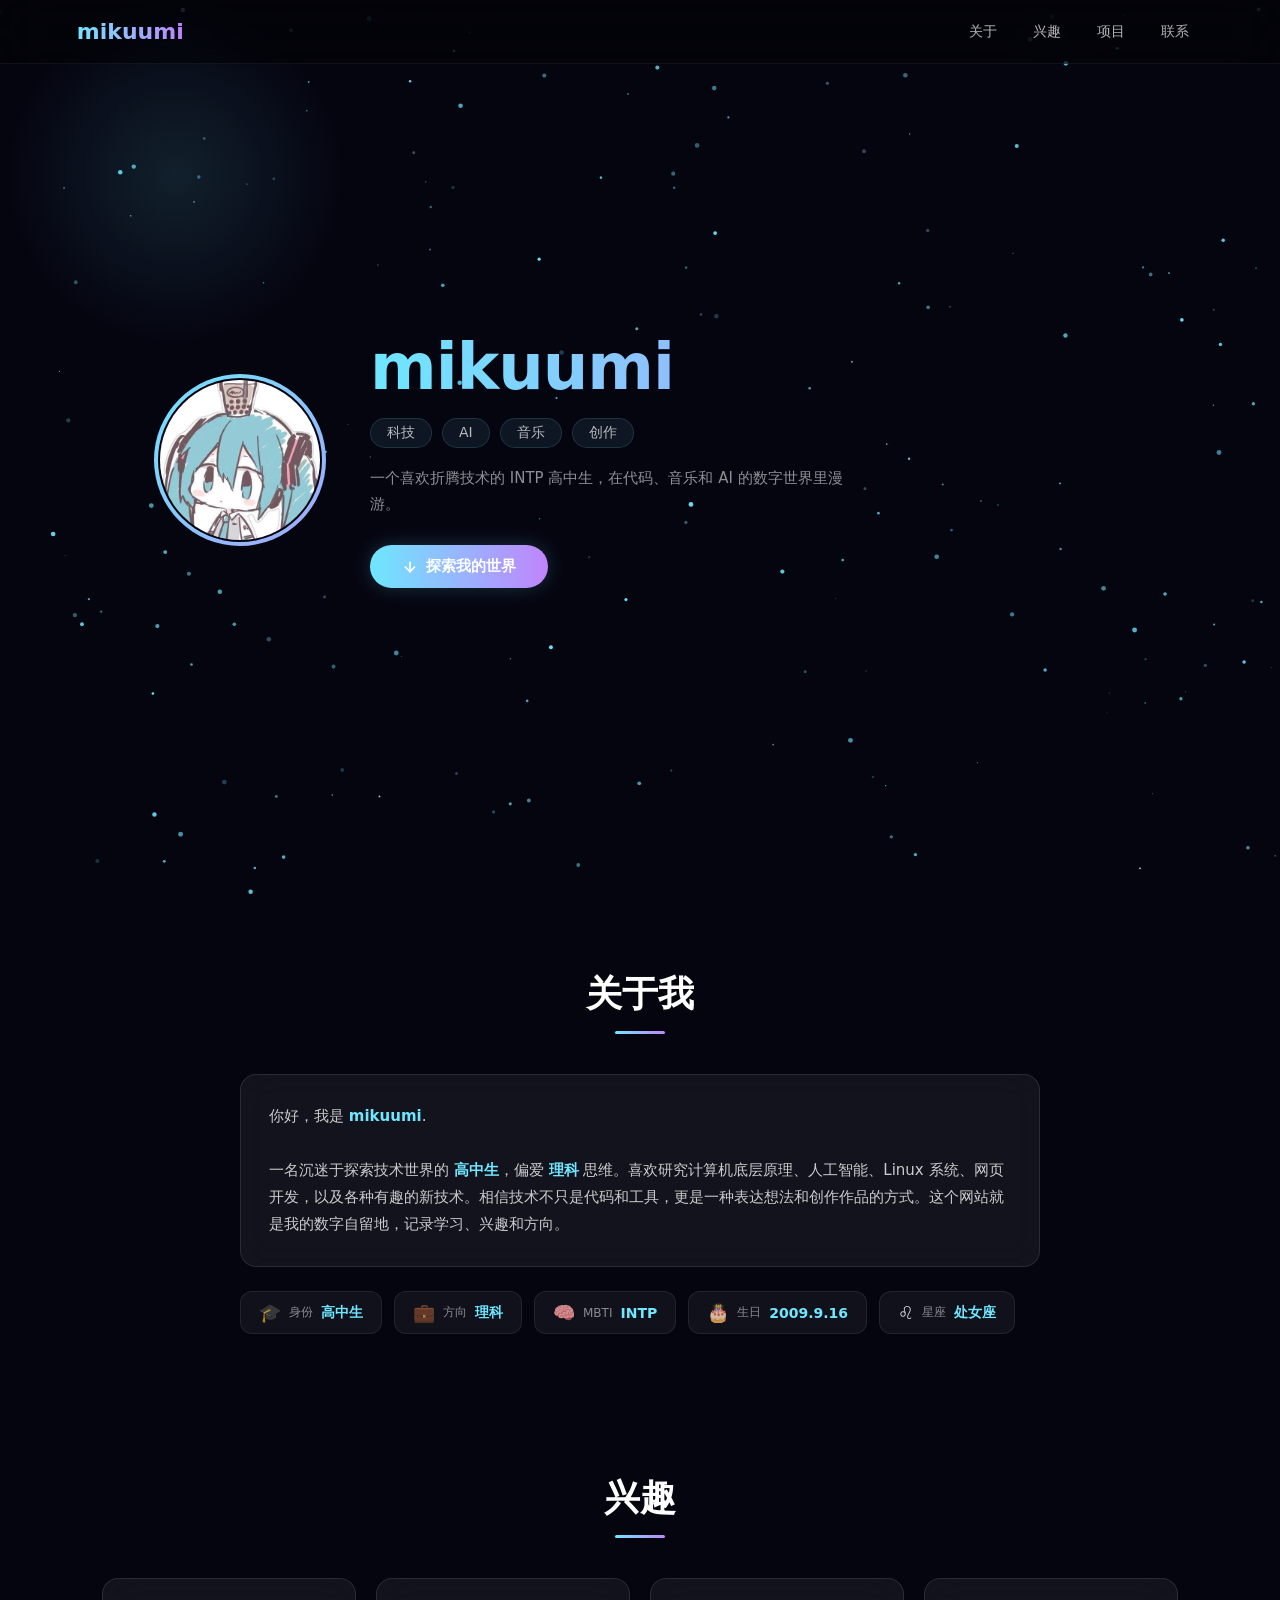
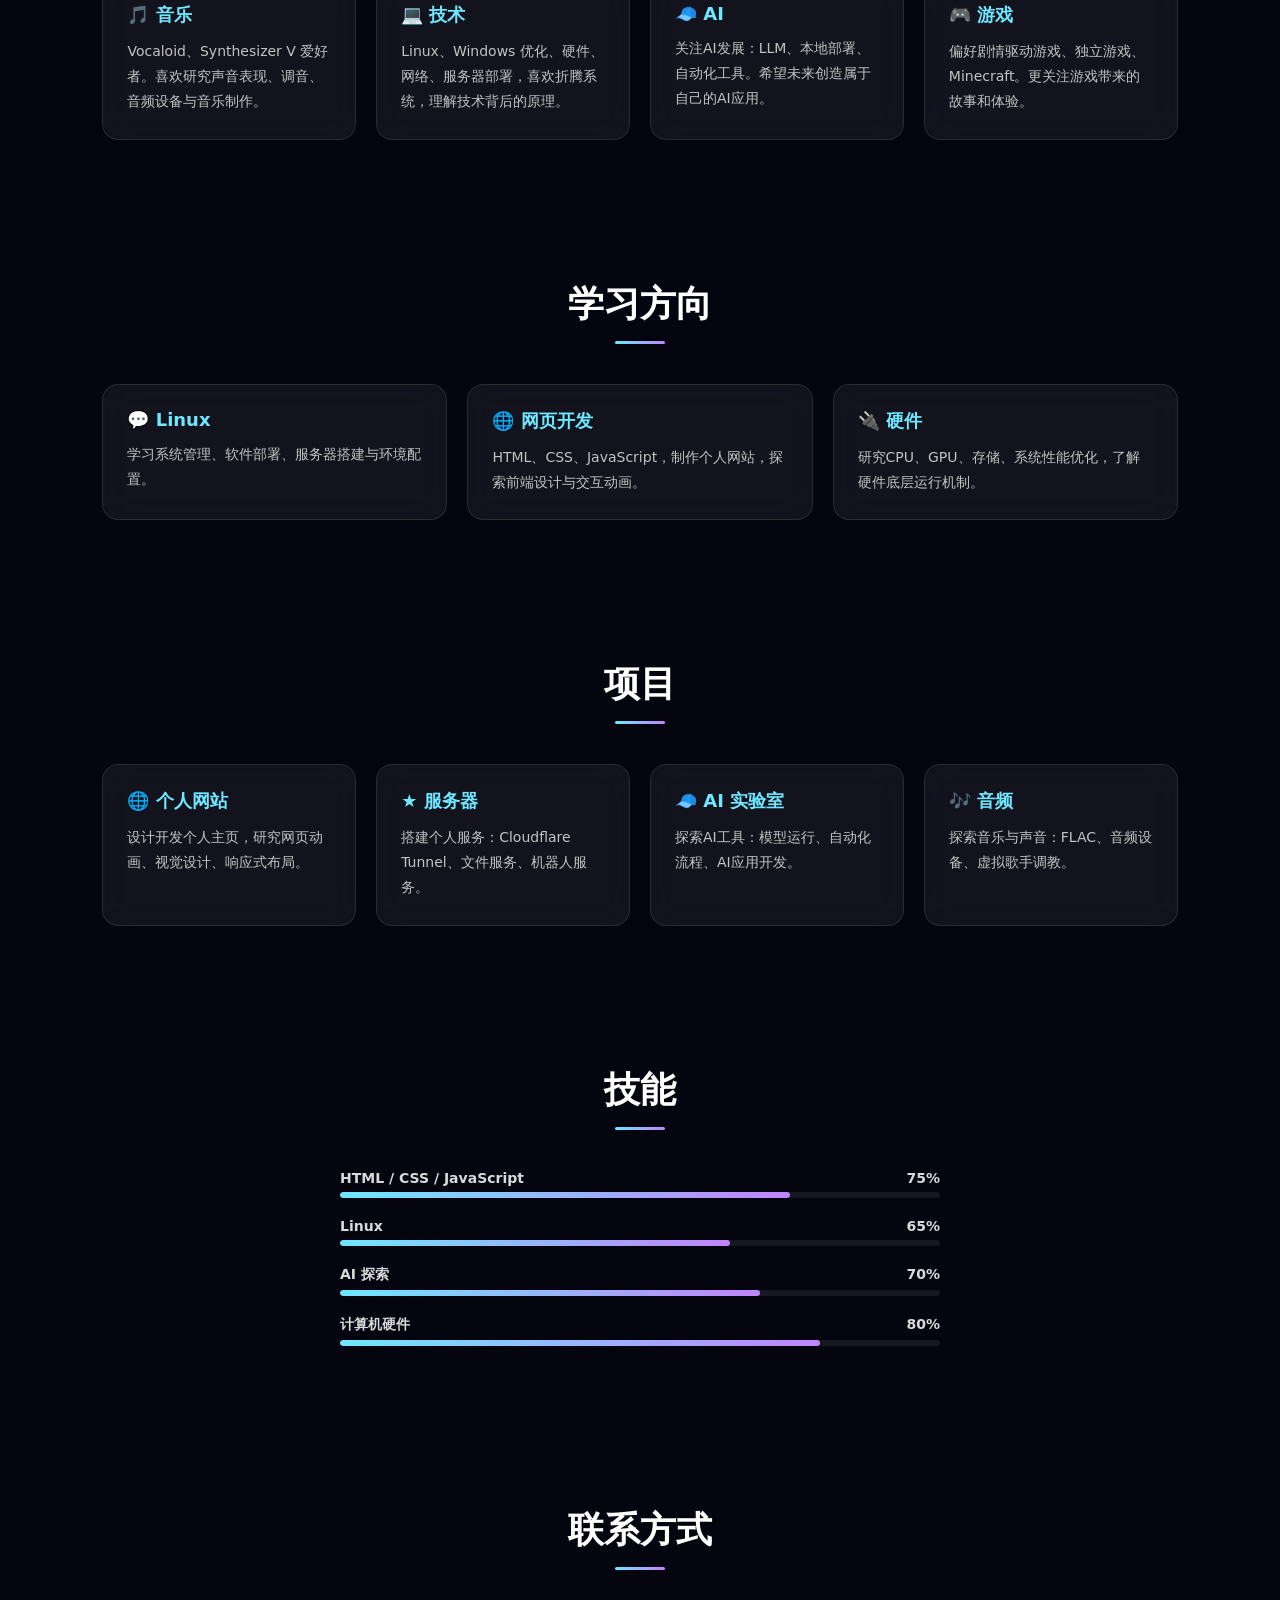
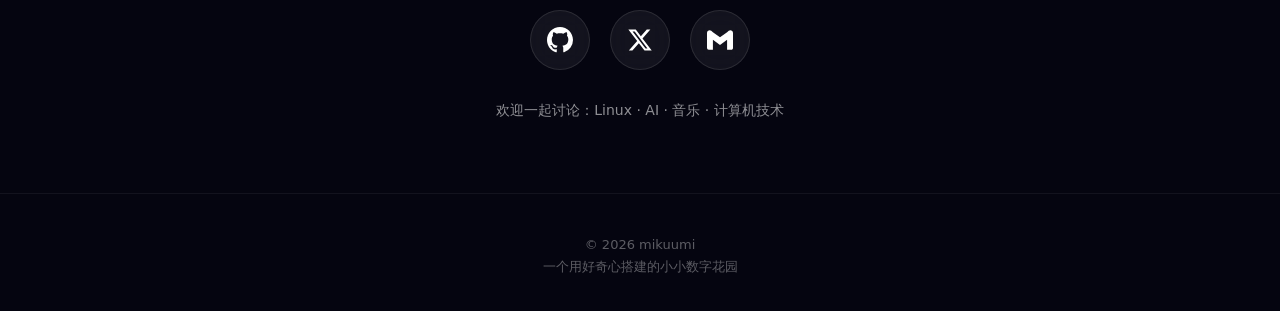
==== index.html @ ad898c08 "Update index.html" ====
<!DOCTYPE html>
<html lang="zh-CN">
<head>
<meta charset="UTF-8">
<meta name="viewport" content="width=device-width, initial-scale=1.0">
<title>mikuumi | &#x6570;&#x5B57;&#x7A7A;&#x95F4;</title>
<style>
* { margin: 0; padding: 0; box-sizing: border-box; }
html { scroll-behavior: smooth; }
body { background: #050510; color: #fff; font-family: "Segoe UI", "Microsoft YaHei", system-ui, sans-serif; overflow-x: hidden; opacity: 0; transition: opacity .8s ease; }
body.loaded { opacity: 1; }
#stars { position: fixed; top: 0; left: 0; width: 100%; height: 100%; z-index: -3; }
.cursor-glow { position: fixed; width: 350px; height: 350px; border-radius: 50%; background: radial-gradient(circle, rgba(110,231,255,.12), transparent 70%); pointer-events: none; z-index: -1; transition: left .08s ease, top .08s ease; }
nav { position: fixed; top: 0; left: 0; width: 100%; height: 64px; display: flex; justify-content: space-between; align-items: center; padding: 0 6%; background: rgba(0,0,0,.4); backdrop-filter: blur(24px); -webkit-backdrop-filter: blur(24px); z-index: 20; border-bottom: 1px solid rgba(255,255,255,.06); }
.logo { font-size: 22px; font-weight: 700; background: linear-gradient(90deg, #6ee7ff, #c084fc); -webkit-background-clip: text; -webkit-text-fill-color: transparent; background-clip: text; }
.nav-links { display: flex; gap: 8px; }
nav a { color: rgba(255,255,255,.7); text-decoration: none; padding: 6px 14px; font-size: 14px; border-radius: 20px; transition: all .3s; }
nav a:hover { color: #6ee7ff; background: rgba(110,231,255,.08); }
.hero { min-height: 100vh; display: flex; align-items: center; justify-content: center; padding: 80px 6% 60px; }
.hero-inner { display: flex; align-items: center; gap: 50px; max-width: 960px; width: 100%; }
.avatar-wrapper { position: relative; flex-shrink: 0; width: 160px; height: 160px; animation: float 5s ease-in-out infinite; }
.avatar-ring { position: absolute; inset: -6px; border-radius: 50%; background: linear-gradient(135deg, #6ee7ff, #c084fc, #6ee7ff); background-size: 300% 300%; animation: ringSpin 4s linear infinite; z-index: -1; }
.avatar-ring::after { content: ""; position: absolute; inset: 4px; border-radius: 50%; background: #050510; }
.avatar-svg { width: 100%; height: 100%; border-radius: 50%; display: block; position: relative; z-index: 1; object-fit: cover; background: #050510; }
@keyframes ringSpin { 0% { background-position: 0% 50%; } 50% { background-position: 100% 50%; } 100% { background-position: 0% 50%; } }
@keyframes float { 0%, 100% { transform: translateY(0); } 50% { transform: translateY(-16px); } }
.hero-text { flex: 1; text-align: left; }
.hero h1 { font-size: clamp(40px, 7vw, 64px); background: linear-gradient(90deg, #6ee7ff, #c084fc); -webkit-background-clip: text; -webkit-text-fill-color: transparent; background-clip: text; letter-spacing: -1px; line-height: 1.1; }
.hero-tags { display: flex; flex-wrap: wrap; gap: 10px; margin-top: 16px; }
.hero-tag { padding: 5px 16px; border-radius: 20px; background: rgba(110,231,255,.08); border: 1px solid rgba(110,231,255,.15); color: rgba(255,255,255,.7); font-size: 14px; transition: all .3s; }
.hero-tag:hover { background: rgba(110,231,255,.15); border-color: rgba(110,231,255,.3); color: #6ee7ff; }
.hero-desc { margin-top: 18px; color: rgba(255,255,255,.55); font-size: 15px; line-height: 1.7; max-width: 480px; }
.btn-primary { display: inline-flex; align-items: center; gap: 8px; margin-top: 28px; padding: 12px 32px; border-radius: 50px; background: linear-gradient(90deg, #6ee7ff, #c084fc); color: #fff; text-decoration: none; font-weight: 600; font-size: 15px; transition: all .3s ease; box-shadow: 0 0 20px rgba(110,231,255,.2); }
.btn-primary:hover { transform: scale(1.05) translateY(-2px); box-shadow: 0 0 36px rgba(110,231,255,.35); }
.btn-primary svg { width: 16px; height: 16px; }
section { padding: 70px 8%; }
.section-title { font-size: clamp(26px, 4vw, 36px); text-align: center; margin-bottom: 40px; font-weight: 700; }
.section-title::after { content: ""; display: block; width: 50px; height: 3px; background: linear-gradient(90deg, #6ee7ff, #c084fc); margin: 12px auto 0; border-radius: 4px; }
.cards { display: grid; grid-template-columns: repeat(auto-fit, minmax(240px, 1fr)); gap: 20px; }
.card { background: rgba(255,255,255,.06); border: 1px solid rgba(255,255,255,.10); border-radius: 16px; padding: 24px; backdrop-filter: blur(16px); -webkit-backdrop-filter: blur(16px); transition: all .35s cubic-bezier(.15,.75,.35,1); }
.card:hover { transform: translateY(-8px); border-color: rgba(110,231,255,.25); box-shadow: 0 16px 40px rgba(110,231,255,.12); }
.card h2 { color: #6ee7ff; margin-bottom: 12px; font-size: 18px; }
.card p { line-height: 1.8; color: rgba(255,255,255,.75); font-size: 14px; }
.about-grid { display: flex; flex-direction: column; gap: 24px; max-width: 800px; margin: 0 auto; }
.about-bio { background: rgba(255,255,255,.06); border: 1px solid rgba(255,255,255,.10); border-radius: 16px; padding: 28px; backdrop-filter: blur(16px); -webkit-backdrop-filter: blur(16px); line-height: 1.8; color: rgba(255,255,255,.78); font-size: 15px; }
.about-bio b { color: #6ee7ff; }
.about-info { display: flex; flex-wrap: wrap; gap: 12px; }
.about-badge { display: inline-flex; align-items: center; gap: 8px; padding: 10px 18px; border-radius: 12px; background: rgba(255,255,255,.05); border: 1px solid rgba(255,255,255,.08); font-size: 14px; color: rgba(255,255,255,.8); transition: all .3s; }
.about-badge:hover { background: rgba(110,231,255,.08); border-color: rgba(110,231,255,.2); transform: translateY(-2px); }
.about-badge .badge-icon { font-size: 18px; }
.about-badge .badge-label { color: rgba(255,255,255,.5); font-size: 12px; }
.about-badge .badge-value { font-weight: 600; color: #6ee7ff; }
.skill { margin-bottom: 20px; max-width: 600px; margin-left: auto; margin-right: auto; }
.skill-name { display: flex; justify-content: space-between; margin-bottom: 6px; font-weight: 600; font-size: 14px; color: rgba(255,255,255,.85); }
.bar { height: 6px; background: rgba(255,255,255,.08); border-radius: 10px; overflow: hidden; }
.progress { height: 100%; border-radius: 10px; background: linear-gradient(90deg, #6ee7ff, #c084fc); width: 0; transition: width 1.2s cubic-bezier(.15,.75,.35,1); }
.contact-grid { display: flex; justify-content: center; gap: 20px; }
.contact-btn { display: flex; align-items: center; justify-content: center; width: 60px; height: 60px; border-radius: 50%; background: rgba(255,255,255,.06); border: 1px solid rgba(255,255,255,.10); color: #fff; text-decoration: none; backdrop-filter: blur(12px); -webkit-backdrop-filter: blur(12px); transition: all .35s cubic-bezier(.15,.75,.35,1); position: relative; cursor: pointer; }
.contact-btn svg { width: 26px; height: 26px; fill: currentColor; transition: transform .35s ease; }
.contact-btn:hover svg { transform: scale(1.2); }
.contact-btn.github:hover { border-color: rgba(255,255,255,.3); transform: translateY(-5px); box-shadow: 0 10px 24px rgba(255,255,255,.08); }
.contact-btn.x:hover { border-color: rgba(110,231,255,.35); transform: translateY(-5px); box-shadow: 0 10px 24px rgba(110,231,255,.1); }
.contact-btn.gmail:hover { border-color: rgba(234,67,53,.35); transform: translateY(-5px); box-shadow: 0 10px 24px rgba(234,67,53,.1); }
.contact-message { text-align: center; margin-top: 28px; color: rgba(255,255,255,.55); font-size: 14px; line-height: 1.8; }
footer { text-align: center; padding: 40px 5% 32px; color: rgba(255,255,255,.35); font-size: 13px; border-top: 1px solid rgba(255,255,255,.06); }
footer span { display: inline-block; margin: 3px 0; }
.hidden { opacity: 0; transform: translateY(40px); transition: all .7s cubic-bezier(.15,.75,.35,1); }
.show { opacity: 1; transform: none; }
@media (max-width: 768px) {
  nav { height: 56px; padding: 0 5%; }
  .logo { font-size: 20px; }
  .nav-links { gap: 4px; }
  nav a { padding: 4px 10px; font-size: 13px; }
  .hero { min-height: 100vh; padding: 70px 5% 40px; }
  .hero-inner { flex-direction: column; text-align: center; gap: 24px; }
  .avatar-wrapper { width: 120px; height: 120px; }
  .hero-text { text-align: center; }
  .hero-tags { justify-content: center; }
  .hero-desc { margin-left: auto; margin-right: auto; }
  section { padding: 50px 5%; }
  .section-title { margin-bottom: 28px; }
  .cards { grid-template-columns: 1fr; gap: 16px; }
  .card { padding: 20px; }
  .about-info { justify-content: center; }
  .about-badge { padding: 8px 14px; font-size: 13px; }
  .contact-grid { gap: 16px; }
  .contact-btn { width: 52px; height: 52px; }
  .contact-btn svg { width: 22px; height: 22px; }
}
@media (max-width: 480px) {
  .hero h1 { font-size: clamp(32px, 12vw, 44px); }
  .hero-tag { font-size: 12px; padding: 4px 12px; }
  .about-badge { flex: 1 1 calc(50% - 6px); justify-content: center; }
}
</style>
</head>
<body>
<canvas id="stars"></canvas>
<div class="cursor-glow"></div>
<nav>
  <div class="logo">mikuumi</div>
  <div class="nav-links">
    <a href="#about">&#x5173;&#x4E8E;</a>
    <a href="#interest">&#x5174;&#x8DA3;</a>
    <a href="#project">&#x9879;&#x76EE;</a>
    <a href="#contact">&#x8054;&#x7CFB;</a>
  </div>
</nav>
<section class="hero">
  <div class="hero-inner">
    <div class="avatar-wrapper">
      <div class="avatar-ring"></div>
      <img src="&#x56FE;&#x50CF;.png" alt="mikuumi" class="avatar-svg">
    </div>
    <div class="hero-text">
      <h1>mikuumi</h1>
      <div class="hero-tags">
        <span class="hero-tag">&#x79D1;&#x6280;</span>
        <span class="hero-tag">AI</span>
        <span class="hero-tag">&#x97F3;&#x4E50;</span>
        <span class="hero-tag">&#x521B;&#x4F5C;</span>
      </div>
      <p class="hero-desc">&#x4E00;&#x4E2A;&#x559C;&#x6B22;&#x6298;&#x817E;&#x6280;&#x672F;&#x7684; INTP &#x9AD8;&#x4E2D;&#x751F;&#xFF0C;&#x5728;&#x4EE3;&#x7801;&#x3001;&#x97F3;&#x4E50;&#x548C; AI &#x7684;&#x6570;&#x5B57;&#x4E16;&#x754C;&#x91CC;&#x6F2B;&#x6E38;&#x3002;</p>
      <a href="#about" class="btn-primary"><svg viewBox="0 0 24 24" fill="none" stroke="currentColor" stroke-width="2.5" stroke-linecap="round" stroke-linejoin="round"><line x1="12" y1="5" x2="12" y2="19"/><polyline points="19 12 12 19 5 12"/></svg>&#x63A2;&#x7D22;&#x6211;&#x7684;&#x4E16;&#x754C;</a>
    </div>
  </div>
</section>
<section id="about" class="hidden">
  <h1 class="section-title">&#x5173;&#x4E8E;&#x6211;</h1>
  <div class="about-grid">
    <div class="about-bio">&#x4F60;&#x597D;&#xFF0C;&#x6211;&#x662F; <b>mikuumi</b>.<br><br>&#x4E00;&#x540D;&#x6C89;&#x8FF7;&#x4E8E;&#x63A2;&#x7D22;&#x6280;&#x672F;&#x4E16;&#x754C;&#x7684; <b>&#x9AD8;&#x4E2D;&#x751F;</b>&#xFF0C;&#x504F;&#x7231; <b>&#x7406;&#x79D1;</b> &#x601D;&#x7EF4;&#x3002;&#x559C;&#x6B22;&#x7814;&#x7A76;&#x8BA1;&#x7B97;&#x673A;&#x5E95;&#x5C42;&#x539F;&#x7406;&#x3001;&#x4EBA;&#x5DE5;&#x667A;&#x80FD;&#x3001;Linux &#x7CFB;&#x7EDF;&#x3001;&#x7F51;&#x9875;&#x5F00;&#x53D1;&#xFF0C;&#x4EE5;&#x53CA;&#x5404;&#x79CD;&#x6709;&#x8DA3;&#x7684;&#x65B0;&#x6280;&#x672F;&#x3002;&#x76F8;&#x4FE1;&#x6280;&#x672F;&#x4E0D;&#x53EA;&#x662F;&#x4EE3;&#x7801;&#x548C;&#x5DE5;&#x5177;&#xFF0C;&#x66F4;&#x662F;&#x4E00;&#x79CD;&#x8868;&#x8FBE;&#x60F3;&#x6CD5;&#x548C;&#x521B;&#x4F5C;&#x4F5C;&#x54C1;&#x7684;&#x65B9;&#x5F0F;&#x3002;&#x8FD9;&#x4E2A;&#x7F51;&#x7AD9;&#x5C31;&#x662F;&#x6211;&#x7684;&#x6570;&#x5B57;&#x81EA;&#x7559;&#x5730;&#xFF0C;&#x8BB0;&#x5F55;&#x5B66;&#x4E60;&#x3001;&#x5174;&#x8DA3;&#x548C;&#x65B9;&#x5411;&#x3002;</div>
    <div class="about-info">
      <div class="about-badge"><span class="badge-icon">&#x1F393;</span><span class="badge-label">&#x8EAB;&#x4EFD;</span><span class="badge-value">&#x9AD8;&#x4E2D;&#x751F;</span></div>
      <div class="about-badge"><span class="badge-icon">&#x1F4BC;</span><span class="badge-label">&#x65B9;&#x5411;</span><span class="badge-value">&#x7406;&#x79D1;</span></div>
      <div class="about-badge"><span class="badge-icon">&#x1F9E0;</span><span class="badge-label">MBTI</span><span class="badge-value">INTP</span></div>
      <div class="about-badge"><span class="badge-icon">&#x1F382;</span><span class="badge-label">&#x751F;&#x65E5;</span><span class="badge-value">2009.9.16</span></div>
      <div class="about-badge"><span class="badge-icon">&#x264C;</span><span class="badge-label">&#x661F;&#x5EA7;</span><span class="badge-value">&#x5904;&#x5973;&#x5EA7;</span></div>
    </div>
  </div>
</section>
<section id="interest" class="hidden">
  <h1 class="section-title">&#x5174;&#x8DA3;</h1>
  <div class="cards">
    <div class="card"><h2>&#x1F3B5; &#x97F3;&#x4E50;</h2><p>Vocaloid&#x3001;Synthesizer V &#x7231;&#x597D;&#x8005;&#x3002;&#x559C;&#x6B22;&#x7814;&#x7A76;&#x58F0;&#x97F3;&#x8868;&#x73B0;&#x3001;&#x8C03;&#x97F3;&#x3001;&#x97F3;&#x9891;&#x8BBE;&#x5907;&#x4E0E;&#x97F3;&#x4E50;&#x5236;&#x4F5C;&#x3002;</p></div>
    <div class="card"><h2>&#x1F4BB; &#x6280;&#x672F;</h2><p>Linux&#x3001;Windows &#x4F18;&#x5316;&#x3001;&#x786C;&#x4EF6;&#x3001;&#x7F51;&#x7EDC;&#x3001;&#x670D;&#x52A1;&#x5668;&#x90E8;&#x7F72;&#xFF0C;&#x559C;&#x6B22;&#x6298;&#x817E;&#x7CFB;&#x7EDF;&#xFF0C;&#x7406;&#x89E3;&#x6280;&#x672F;&#x80CC;&#x540E;&#x7684;&#x539F;&#x7406;&#x3002;</p></div>
    <div class="card"><h2>&#x1F9E2; AI</h2><p>&#x5173;&#x6CE8;AI&#x53D1;&#x5C55;&#xFF1A;LLM&#x3001;&#x672C;&#x5730;&#x90E8;&#x7F72;&#x3001;&#x81EA;&#x52A8;&#x5316;&#x5DE5;&#x5177;&#x3002;&#x5E0C;&#x671B;&#x672A;&#x6765;&#x521B;&#x9020;&#x5C5E;&#x4E8E;&#x81EA;&#x5DF1;&#x7684;AI&#x5E94;&#x7528;&#x3002;</p></div>
    <div class="card"><h2>&#x1F3AE; &#x6E38;&#x620F;</h2><p>&#x504F;&#x597D;&#x5267;&#x60C5;&#x9A71;&#x52A8;&#x6E38;&#x620F;&#x3001;&#x72EC;&#x7ACB;&#x6E38;&#x620F;&#x3001;Minecraft&#x3002;&#x66F4;&#x5173;&#x6CE8;&#x6E38;&#x620F;&#x5E26;&#x6765;&#x7684;&#x6545;&#x4E8B;&#x548C;&#x4F53;&#x9A8C;&#x3002;</p></div>
  </div>
</section>
<section class="hidden">
  <h1 class="section-title">&#x5B66;&#x4E60;&#x65B9;&#x5411;</h1>
  <div class="cards">
    <div class="card"><h2>&#x1F4AC; Linux</h2><p>&#x5B66;&#x4E60;&#x7CFB;&#x7EDF;&#x7BA1;&#x7406;&#x3001;&#x8F6F;&#x4EF6;&#x90E8;&#x7F72;&#x3001;&#x670D;&#x52A1;&#x5668;&#x642D;&#x5EFA;&#x4E0E;&#x73AF;&#x5883;&#x914D;&#x7F6E;&#x3002;</p></div>
    <div class="card"><h2>&#x1F310; &#x7F51;&#x9875;&#x5F00;&#x53D1;</h2><p>HTML&#x3001;CSS&#x3001;JavaScript&#xFF0C;&#x5236;&#x4F5C;&#x4E2A;&#x4EBA;&#x7F51;&#x7AD9;&#xFF0C;&#x63A2;&#x7D22;&#x524D;&#x7AEF;&#x8BBE;&#x8BA1;&#x4E0E;&#x4EA4;&#x4E92;&#x52A8;&#x753B;&#x3002;</p></div>
    <div class="card"><h2>&#x1F50C; &#x786C;&#x4EF6;</h2><p>&#x7814;&#x7A76;CPU&#x3001;GPU&#x3001;&#x5B58;&#x50A8;&#x3001;&#x7CFB;&#x7EDF;&#x6027;&#x80FD;&#x4F18;&#x5316;&#xFF0C;&#x4E86;&#x89E3;&#x786C;&#x4EF6;&#x5E95;&#x5C42;&#x8FD0;&#x884C;&#x673A;&#x5236;&#x3002;</p></div>
  </div>
</section>
<section id="project" class="hidden">
  <h1 class="section-title">&#x9879;&#x76EE;</h1>
  <div class="cards">
    <div class="card"><h2>&#x1F310; &#x4E2A;&#x4EBA;&#x7F51;&#x7AD9;</h2><p>&#x8BBE;&#x8BA1;&#x5F00;&#x53D1;&#x4E2A;&#x4EBA;&#x4E3B;&#x9875;&#xFF0C;&#x7814;&#x7A76;&#x7F51;&#x9875;&#x52A8;&#x753B;&#x3001;&#x89C6;&#x89C9;&#x8BBE;&#x8BA1;&#x3001;&#x54CD;&#x5E94;&#x5F0F;&#x5E03;&#x5C40;&#x3002;</p></div>
    <div class="card"><h2>&#x2605; &#x670D;&#x52A1;&#x5668;</h2><p>&#x642D;&#x5EFA;&#x4E2A;&#x4EBA;&#x670D;&#x52A1;&#xFF1A;Cloudflare Tunnel&#x3001;&#x6587;&#x4EF6;&#x670D;&#x52A1;&#x3001;&#x673A;&#x5668;&#x4EBA;&#x670D;&#x52A1;&#x3002;</p></div>
    <div class="card"><h2>&#x1F9E2; AI &#x5B9E;&#x9A8C;&#x5BA4;</h2><p>&#x63A2;&#x7D22;AI&#x5DE5;&#x5177;&#xFF1A;&#x6A21;&#x578B;&#x8FD0;&#x884C;&#x3001;&#x81EA;&#x52A8;&#x5316;&#x6D41;&#x7A0B;&#x3001;AI&#x5E94;&#x7528;&#x5F00;&#x53D1;&#x3002;</p></div>
    <div class="card"><h2>&#x1F3B6; &#x97F3;&#x9891;</h2><p>&#x63A2;&#x7D22;&#x97F3;&#x4E50;&#x4E0E;&#x58F0;&#x97F3;&#xFF1A;FLAC&#x3001;&#x97F3;&#x9891;&#x8BBE;&#x5907;&#x3001;&#x865A;&#x62DF;&#x6B4C;&#x624B;&#x8C03;&#x6559;&#x3002;</p></div>
  </div>
</section>
<section class="hidden">
  <h1 class="section-title">&#x6280;&#x80FD;</h1>
  <div class="skill"><div class="skill-name"><span>HTML / CSS / JavaScript</span><span>75%</span></div><div class="bar"><div class="progress" data-width="75"></div></div></div>
  <div class="skill"><div class="skill-name"><span>Linux</span><span>65%</span></div><div class="bar"><div class="progress" data-width="65"></div></div></div>
  <div class="skill"><div class="skill-name"><span>AI &#x63A2;&#x7D22;</span><span>70%</span></div><div class="bar"><div class="progress" data-width="70"></div></div></div>
  <div class="skill"><div class="skill-name"><span>&#x8BA1;&#x7B97;&#x673A;&#x786C;&#x4EF6;</span><span>80%</span></div><div class="bar"><div class="progress" data-width="80"></div></div></div>
</section>
<section id="contact" class="hidden">
  <h1 class="section-title">&#x8054;&#x7CFB;&#x65B9;&#x5F0F;</h1>
  <div class="contact-grid">
    <a class="contact-btn github" href="https://github.com/miku-kumi" target="_blank" rel="noopener noreferrer"><svg viewBox="0 0 24 24" xmlns="http://www.w3.org/2000/svg"><path d="M12 0C5.37 0 0 5.37 0 12c0 5.31 3.435 9.795 8.205 11.385.6.105.825-.255.825-.57 0-.285-.015-1.23-.015-2.235-3.015.555-3.795-.735-4.035-1.41-.135-.345-.72-1.41-1.23-1.695-.42-.225-1.02-.78-.015-.795.945-.015 1.62.87 1.845 1.23 1.08 1.815 2.805 1.305 3.495.99.105-.78.42-1.305.765-1.605-2.67-.3-5.46-1.335-5.46-5.925 0-1.305.465-2.385 1.23-3.225-.12-.3-.54-1.53.12-3.18 0 0 1.005-.315 3.3 1.23.96-.27 1.98-.405 3-.405s2.04.135 3 .405c2.295-1.56 3.3-1.23 3.3-1.23.66 1.65.24 2.88.12 3.18.765.84 1.23 1.905 1.23 3.225 0 4.605-2.805 5.625-5.475 5.925.435.375.81 1.095.81 2.22 0 1.605-.015 2.895-.015 3.3 0 .315.225.69.825.57A12.02 12.02 0 0 0 24 12c0-6.63-5.37-12-12-12z"/></svg></a>
    <a class="contact-btn x" href="https://x.com/lyou93523" target="_blank" rel="noopener noreferrer"><svg viewBox="0 0 24 24" xmlns="http://www.w3.org/2000/svg"><path d="M18.244 2.25h3.308l-7.227 8.26 8.502 11.24H16.17l-5.214-6.817L4.99 21.75H1.68l7.73-8.835L1.254 2.25H8.08l4.713 6.231zm-1.161 17.52h1.833L7.084 4.126H5.117z"/></svg></a>
    <a class="contact-btn gmail" href="mailto:qazwsxedcv15875471258z@gmail.com"><svg viewBox="0 0 24 24" xmlns="http://www.w3.org/2000/svg"><path d="M24 5.457v13.909c0 .904-.732 1.636-1.636 1.636h-3.819V11.73L12 16.64l-6.545-4.91v9.273H1.636A1.636 1.636 0 0 1 0 19.366V5.457c0-2.023 2.309-3.178 3.927-1.964L5.455 4.91 12 9.548l6.545-4.637 1.528-1.418C21.691 2.28 24 3.434 24 5.457z"/></svg></a>
  </div>
  <div class="contact-message">&#x6B22;&#x8FCE;&#x4E00;&#x8D77;&#x8BA8;&#x8BBA;&#xFF1A;Linux &middot; AI &middot; &#x97F3;&#x4E50; &middot; &#x8BA1;&#x7B97;&#x673A;&#x6280;&#x672F;</div>
</section>
<footer>
  <span>&copy; 2026 mikuumi</span><br>
  <span>&#x4E00;&#x4E2A;&#x7528;&#x597D;&#x5947;&#x5FC3;&#x642D;&#x5EFA;&#x7684;&#x5C0F;&#x5C0F;&#x6570;&#x5B57;&#x82B1;&#x56ED;</span>
</footer>
<script>
window.addEventListener("load", () => { document.body.classList.add("loaded"); });
const observer = new IntersectionObserver((entries) => {
  entries.forEach((item) => {
    if (item.isIntersecting) { item.target.classList.add("show"); item.target.querySelectorAll(".progress").forEach((bar) => { bar.style.width = bar.dataset.width + "%"; }); }
  });
}, { threshold: 0.12 });
document.querySelectorAll(".hidden").forEach((el) => observer.observe(el));
const glow = document.querySelector(".cursor-glow");
document.addEventListener("mousemove", (e) => { glow.style.left = e.clientX - 175 + "px"; glow.style.top = e.clientY - 175 + "px"; });
const canvas = document.getElementById("stars");
const ctx = canvas.getContext("2d");
let w = canvas.width = window.innerWidth;
let h = canvas.height = window.innerHeight;
window.addEventListener("resize", () => { w = canvas.width = window.innerWidth; h = canvas.height = window.innerHeight; });
const stars = [];
for (let i = 0; i < 180; i++) { stars.push({ x: Math.random() * w, y: Math.random() * h, size: Math.random() * 2 + 0.5, speed: Math.random() * 0.25 + 0.05, opacity: Math.random() * 0.8 + 0.2 }); }
function drawStars() {
  ctx.clearRect(0, 0, w, h);
  stars.forEach((star) => { ctx.beginPath(); ctx.fillStyle = "rgba(110,231,255," + star.opacity + ")"; ctx.arc(star.x, star.y, star.size, 0, Math.PI * 2); ctx.fill(); star.y -= star.speed; if (star.y < 0) { star.y = h; star.x = Math.random() * w; } });
  requestAnimationFrame(drawStars);
}
drawStars();
document.querySelectorAll("nav a[href^='#']").forEach((anchor) => {
  anchor.addEventListener("click", (e) => { e.preventDefault(); const target = document.querySelector(anchor.getAttribute("href")); if (target) target.scrollIntoView({ behavior: "smooth" }); });
});
document.querySelectorAll(".contact-btn").forEach((btn) => {
  btn.addEventListener("click", (e) => { e.preventDefault(); const href = btn.getAttribute("href"); if (!href) return; window.open(href, "_blank", "noopener,noreferrer"); });
});
</script>
</body>
</html>
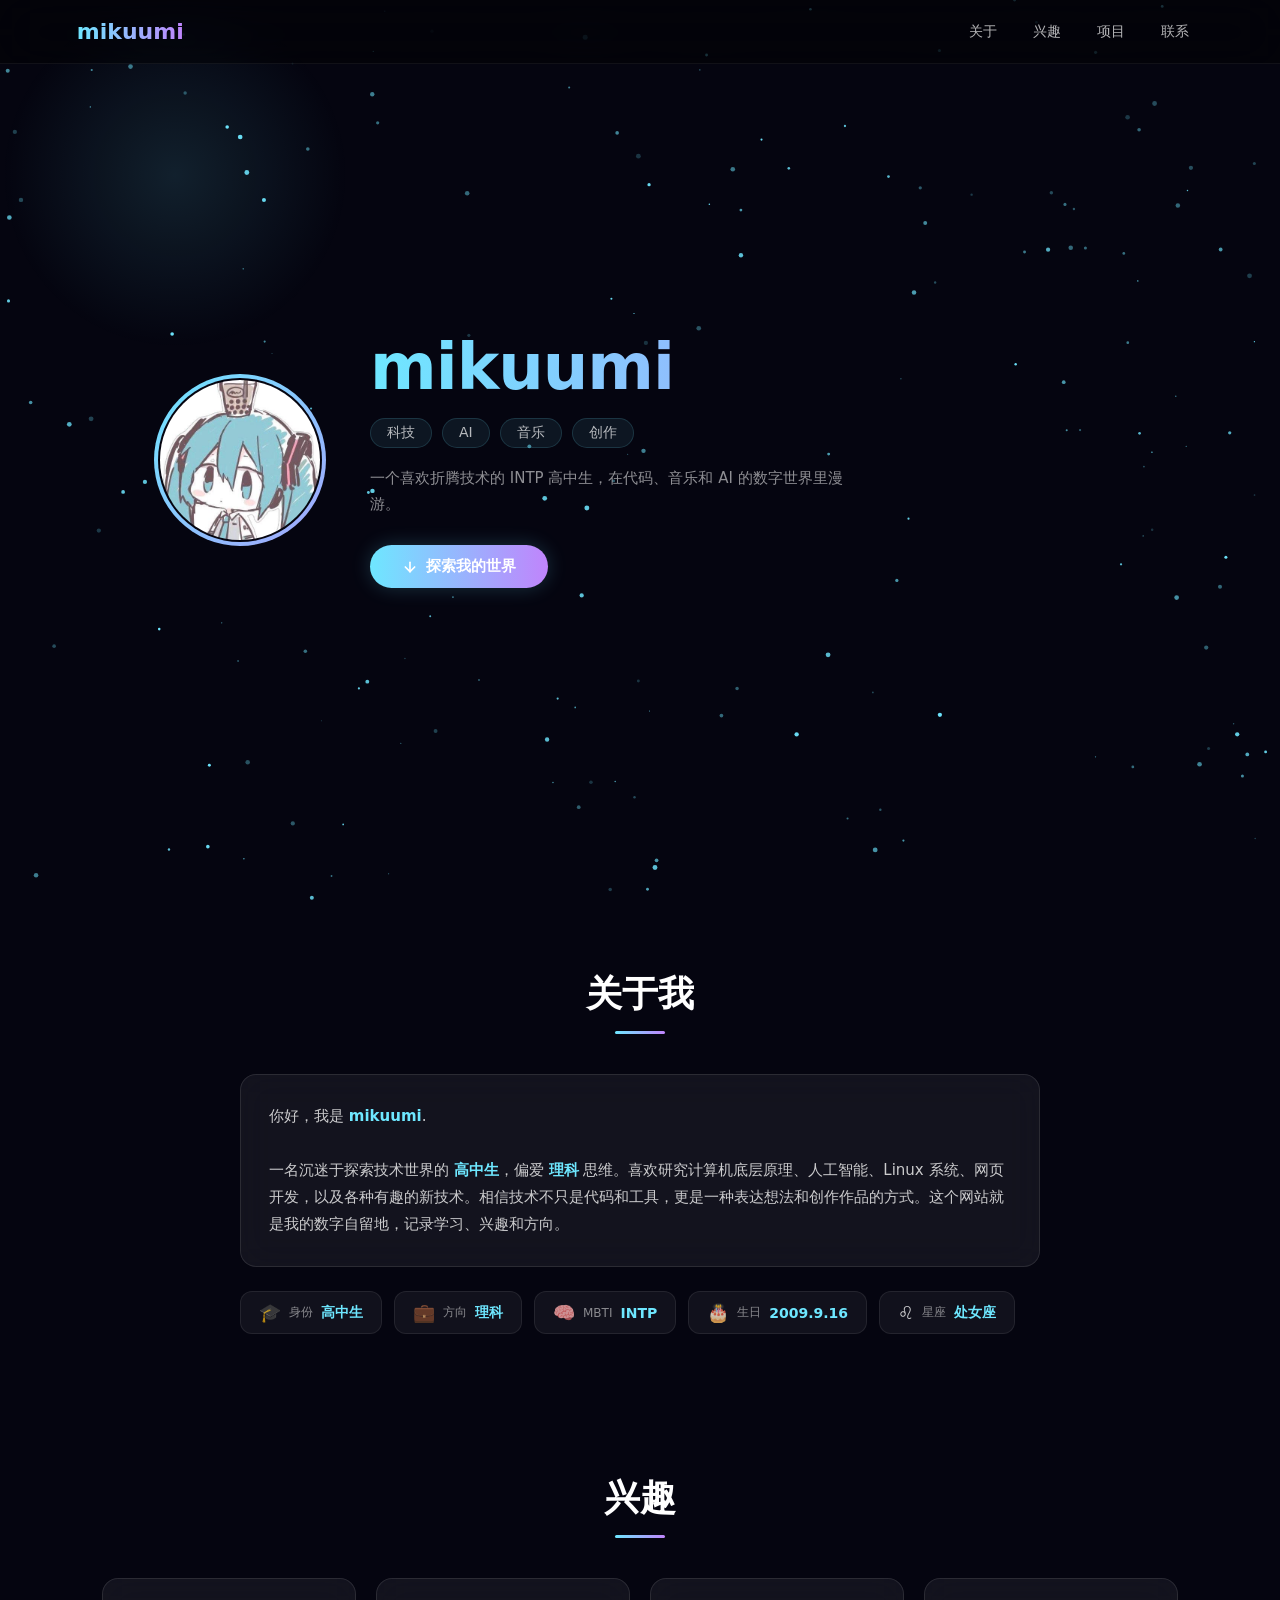
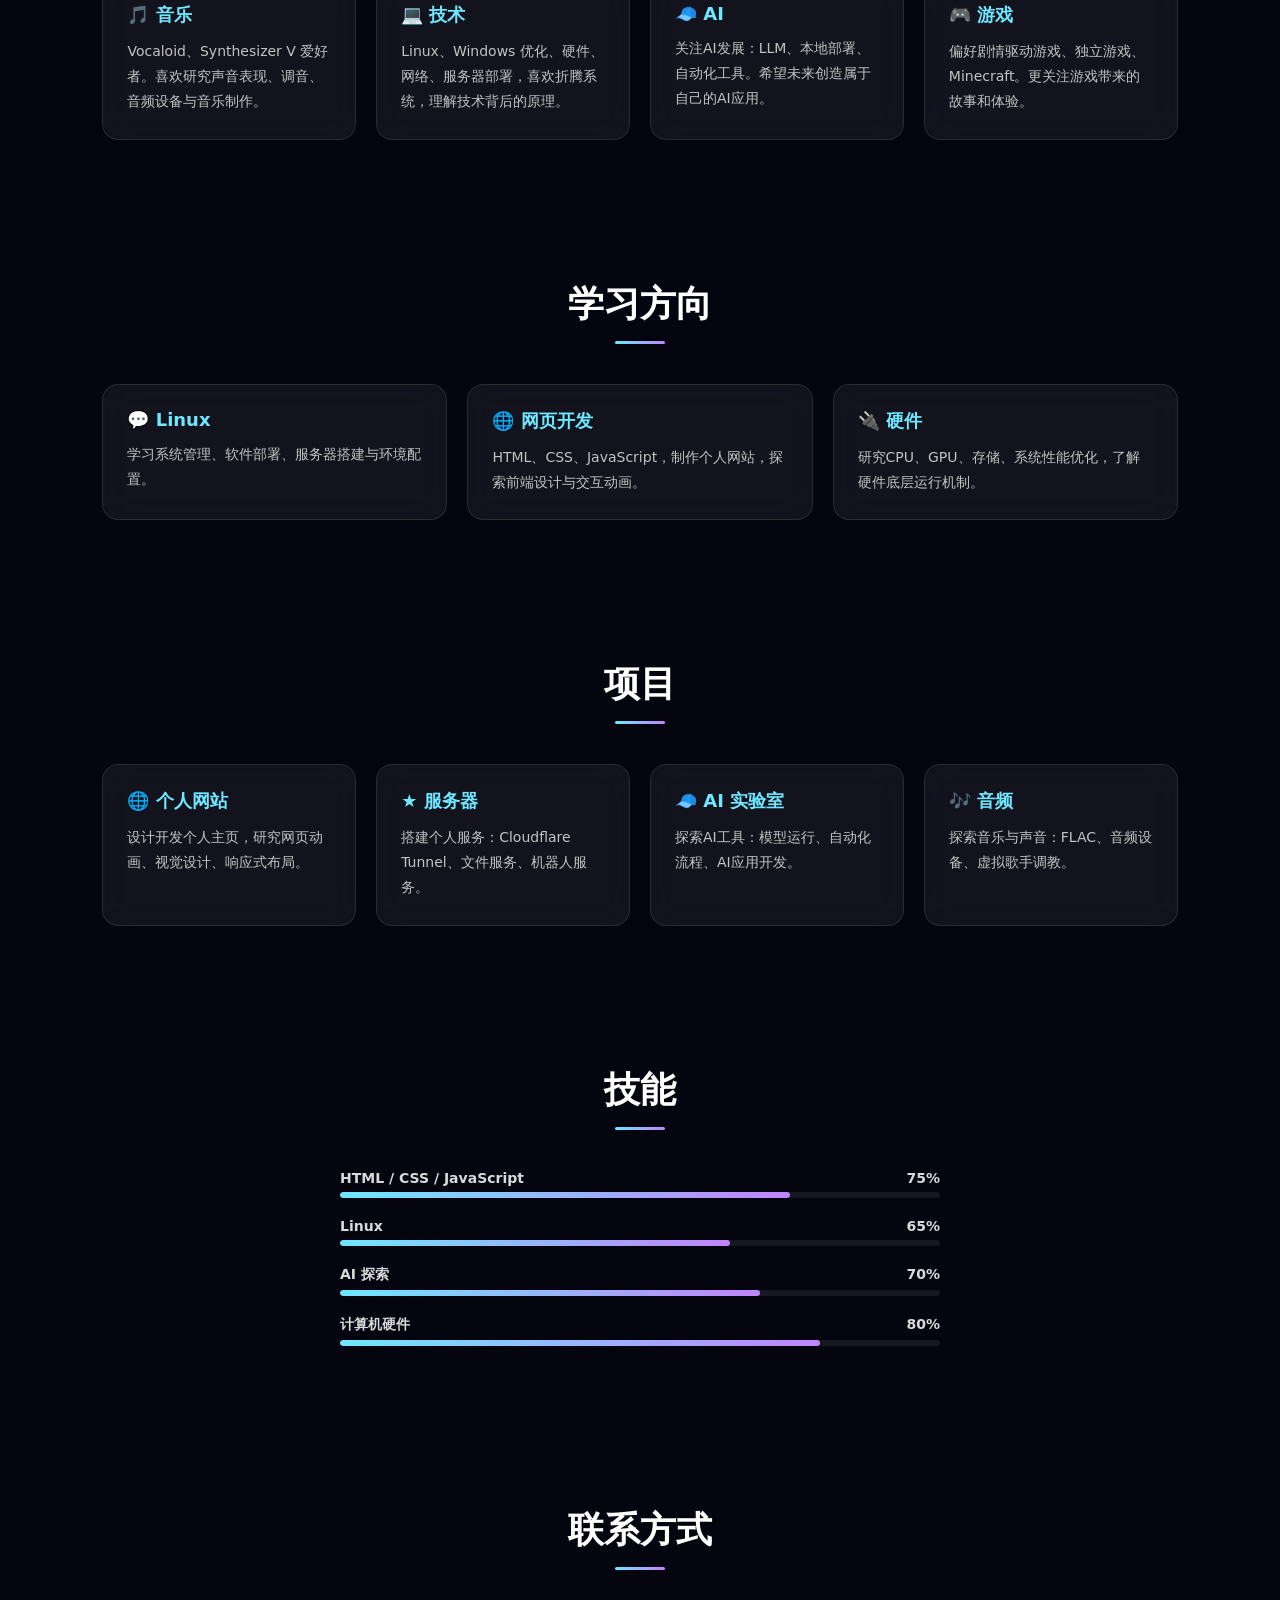
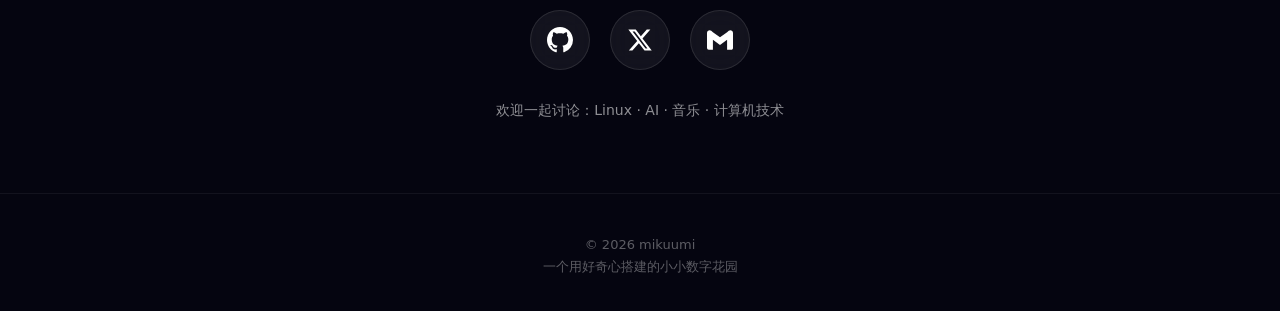
==== commit 51c533da: "Update index.html" ====
--- a/index.html
+++ b/index.html
@@ -176,7 +176,7 @@
   <div class="contact-grid">
     <a class="contact-btn github" href="https://github.com/miku-kumi" target="_blank" rel="noopener noreferrer"><svg viewBox="0 0 24 24" xmlns="http://www.w3.org/2000/svg"><path d="M12 0C5.37 0 0 5.37 0 12c0 5.31 3.435 9.795 8.205 11.385.6.105.825-.255.825-.57 0-.285-.015-1.23-.015-2.235-3.015.555-3.795-.735-4.035-1.41-.135-.345-.72-1.41-1.23-1.695-.42-.225-1.02-.78-.015-.795.945-.015 1.62.87 1.845 1.23 1.08 1.815 2.805 1.305 3.495.99.105-.78.42-1.305.765-1.605-2.67-.3-5.46-1.335-5.46-5.925 0-1.305.465-2.385 1.23-3.225-.12-.3-.54-1.53.12-3.18 0 0 1.005-.315 3.3 1.23.96-.27 1.98-.405 3-.405s2.04.135 3 .405c2.295-1.56 3.3-1.23 3.3-1.23.66 1.65.24 2.88.12 3.18.765.84 1.23 1.905 1.23 3.225 0 4.605-2.805 5.625-5.475 5.925.435.375.81 1.095.81 2.22 0 1.605-.015 2.895-.015 3.3 0 .315.225.69.825.57A12.02 12.02 0 0 0 24 12c0-6.63-5.37-12-12-12z"/></svg></a>
     <a class="contact-btn x" href="https://x.com/lyou93523" target="_blank" rel="noopener noreferrer"><svg viewBox="0 0 24 24" xmlns="http://www.w3.org/2000/svg"><path d="M18.244 2.25h3.308l-7.227 8.26 8.502 11.24H16.17l-5.214-6.817L4.99 21.75H1.68l7.73-8.835L1.254 2.25H8.08l4.713 6.231zm-1.161 17.52h1.833L7.084 4.126H5.117z"/></svg></a>
-    <a class="contact-btn gmail" href="mailto:qazwsxedcv15875471258z@gmail.com"><svg viewBox="0 0 24 24" xmlns="http://www.w3.org/2000/svg"><path d="M24 5.457v13.909c0 .904-.732 1.636-1.636 1.636h-3.819V11.73L12 16.64l-6.545-4.91v9.273H1.636A1.636 1.636 0 0 1 0 19.366V5.457c0-2.023 2.309-3.178 3.927-1.964L5.455 4.91 12 9.548l6.545-4.637 1.528-1.418C21.691 2.28 24 3.434 24 5.457z"/></svg></a>
+    <a class="contact-btn gmail" href="mailto:qazwsxedcv158mikuumi@gmail.com"><svg viewBox="0 0 24 24" xmlns="http://www.w3.org/2000/svg"><path d="M24 5.457v13.909c0 .904-.732 1.636-1.636 1.636h-3.819V11.73L12 16.64l-6.545-4.91v9.273H1.636A1.636 1.636 0 0 1 0 19.366V5.457c0-2.023 2.309-3.178 3.927-1.964L5.455 4.91 12 9.548l6.545-4.637 1.528-1.418C21.691 2.28 24 3.434 24 5.457z"/></svg></a>
   </div>
   <div class="contact-message">&#x6B22;&#x8FCE;&#x4E00;&#x8D77;&#x8BA8;&#x8BBA;&#xFF1A;Linux &middot; AI &middot; &#x97F3;&#x4E50; &middot; &#x8BA1;&#x7B97;&#x673A;&#x6280;&#x672F;</div>
 </section>
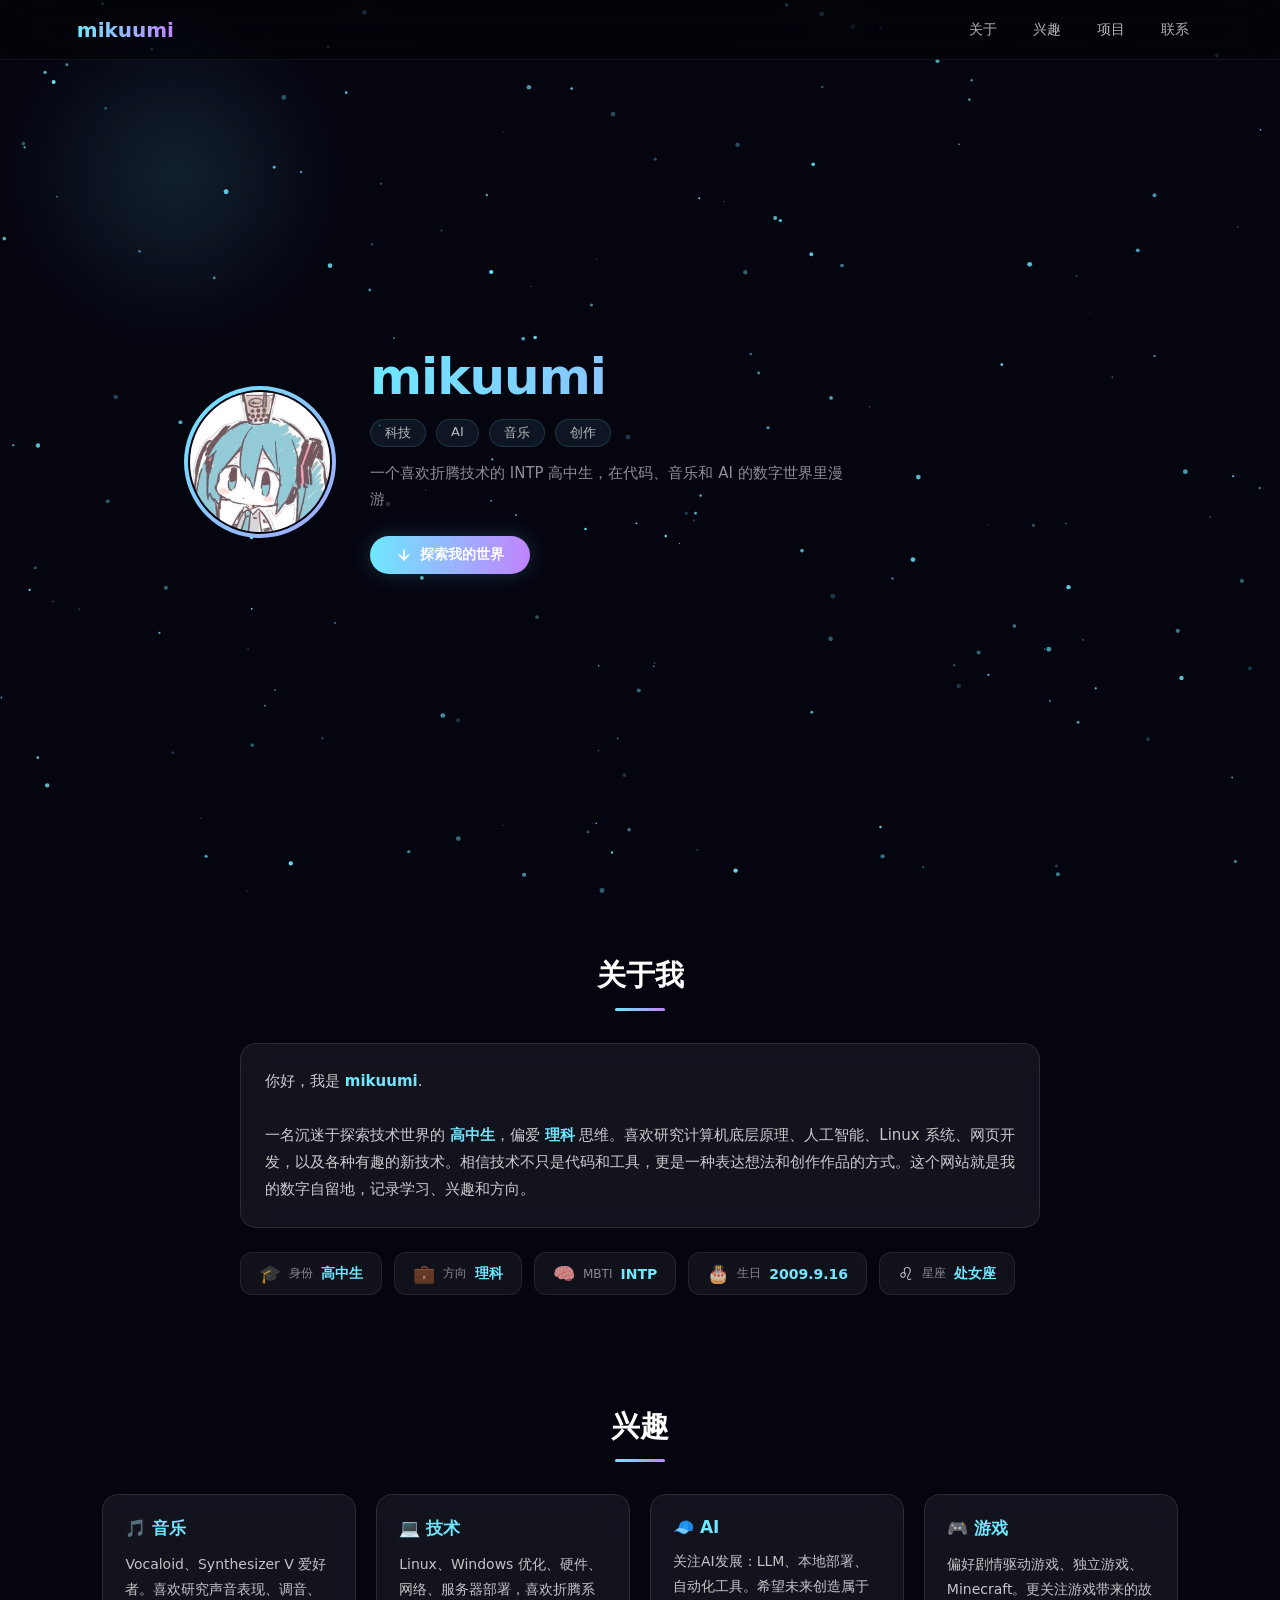
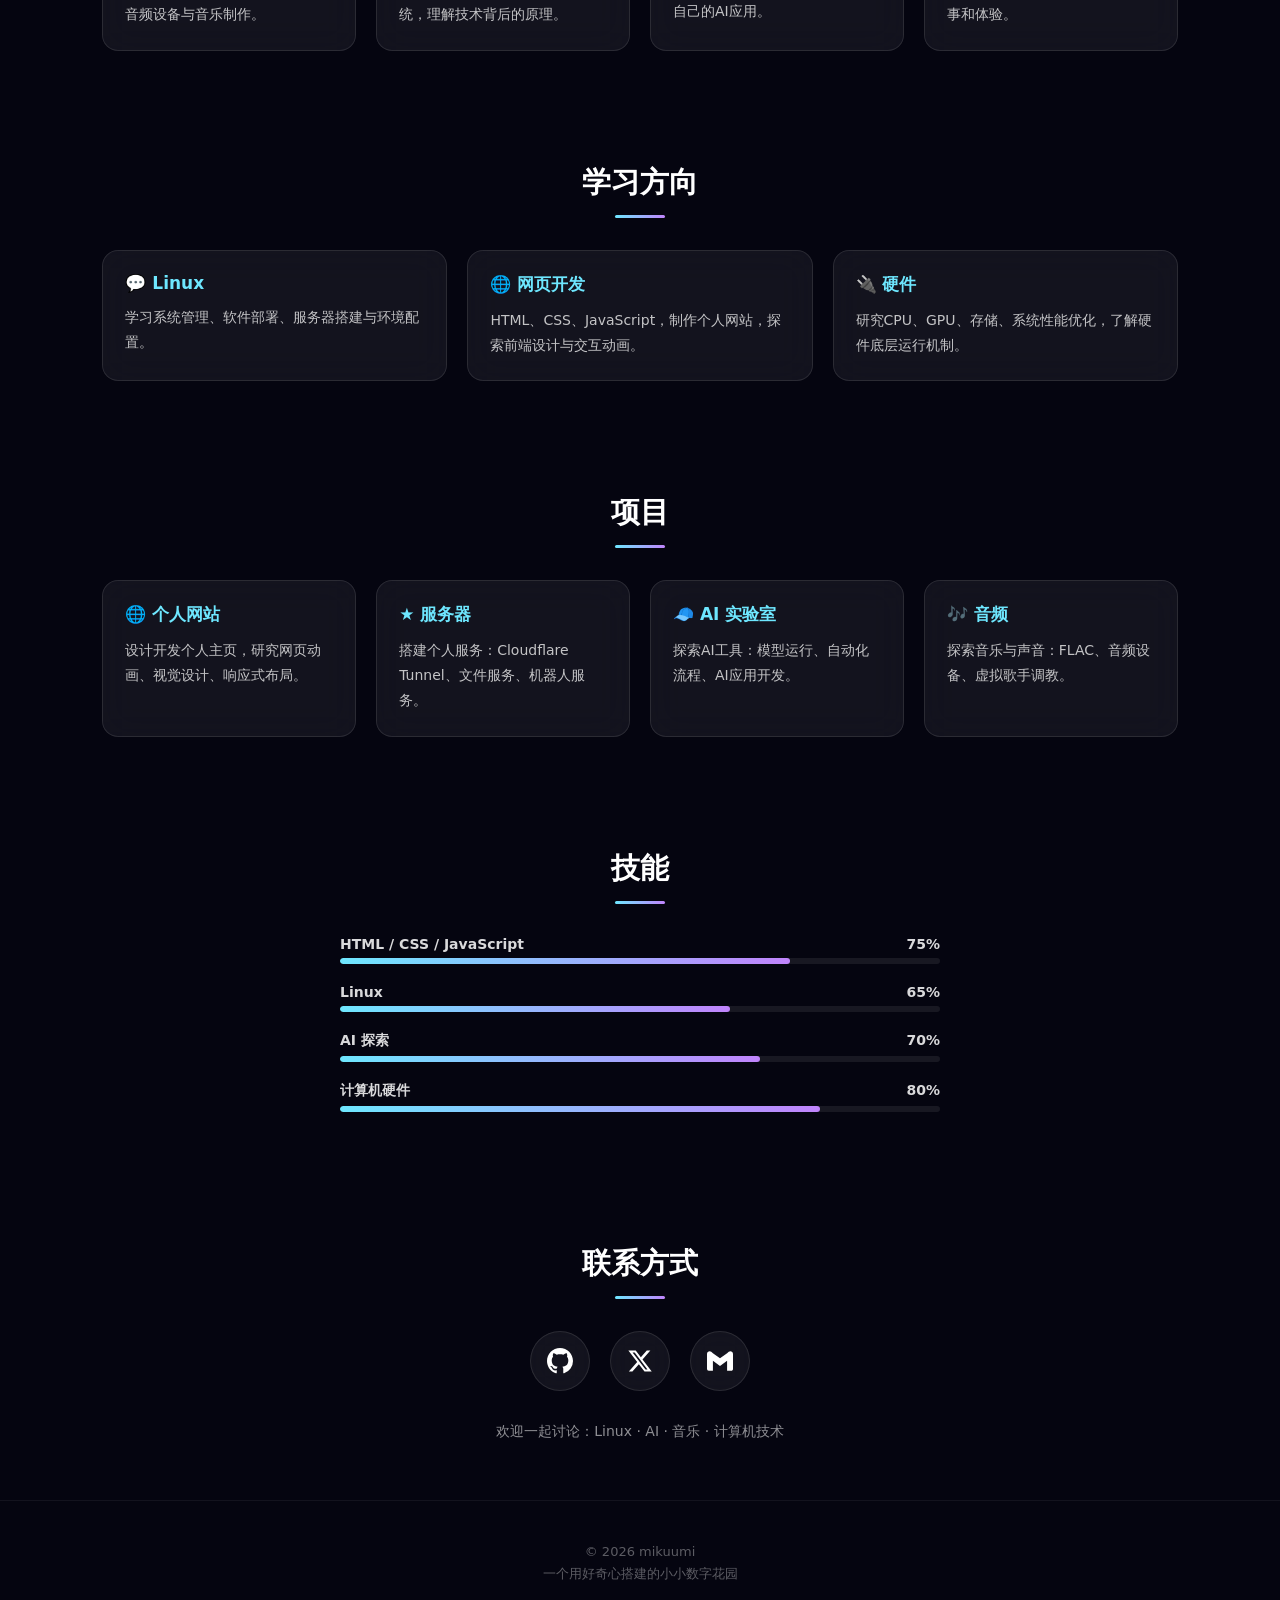
==== commit 42b3e734: "Tighten proportions and improve mobile adaptation" ====
--- a/index.html
+++ b/index.html
@@ -6,43 +6,43 @@
 <title>mikuumi | &#x6570;&#x5B57;&#x7A7A;&#x95F4;</title>
 <style>
 * { margin: 0; padding: 0; box-sizing: border-box; }
-html { scroll-behavior: smooth; }
+html { scroll-behavior: smooth; scroll-padding-top: 76px; }
 body { background: #050510; color: #fff; font-family: "Segoe UI", "Microsoft YaHei", system-ui, sans-serif; overflow-x: hidden; opacity: 0; transition: opacity .8s ease; }
 body.loaded { opacity: 1; }
 #stars { position: fixed; top: 0; left: 0; width: 100%; height: 100%; z-index: -3; }
 .cursor-glow { position: fixed; width: 350px; height: 350px; border-radius: 50%; background: radial-gradient(circle, rgba(110,231,255,.12), transparent 70%); pointer-events: none; z-index: -1; transition: left .08s ease, top .08s ease; }
-nav { position: fixed; top: 0; left: 0; width: 100%; height: 64px; display: flex; justify-content: space-between; align-items: center; padding: 0 6%; background: rgba(0,0,0,.4); backdrop-filter: blur(24px); -webkit-backdrop-filter: blur(24px); z-index: 20; border-bottom: 1px solid rgba(255,255,255,.06); }
-.logo { font-size: 22px; font-weight: 700; background: linear-gradient(90deg, #6ee7ff, #c084fc); -webkit-background-clip: text; -webkit-text-fill-color: transparent; background-clip: text; }
+nav { position: fixed; top: 0; left: 0; width: 100%; height: 60px; display: flex; justify-content: space-between; align-items: center; padding: 0 6%; background: rgba(0,0,0,.4); backdrop-filter: blur(24px); -webkit-backdrop-filter: blur(24px); z-index: 20; border-bottom: 1px solid rgba(255,255,255,.06); }
+.logo { font-size: 20px; font-weight: 700; background: linear-gradient(90deg, #6ee7ff, #c084fc); -webkit-background-clip: text; -webkit-text-fill-color: transparent; background-clip: text; }
 .nav-links { display: flex; gap: 8px; }
 nav a { color: rgba(255,255,255,.7); text-decoration: none; padding: 6px 14px; font-size: 14px; border-radius: 20px; transition: all .3s; }
 nav a:hover { color: #6ee7ff; background: rgba(110,231,255,.08); }
-.hero { min-height: 100vh; display: flex; align-items: center; justify-content: center; padding: 80px 6% 60px; }
-.hero-inner { display: flex; align-items: center; gap: 50px; max-width: 960px; width: 100%; }
-.avatar-wrapper { position: relative; flex-shrink: 0; width: 160px; height: 160px; animation: float 5s ease-in-out infinite; }
+.hero { min-height: 100vh; min-height: 100svh; display: flex; align-items: center; justify-content: center; padding: 72px 6% 48px; }
+.hero-inner { display: flex; align-items: center; gap: 40px; max-width: 900px; width: 100%; }
+.avatar-wrapper { position: relative; flex-shrink: 0; width: 140px; height: 140px; animation: float 5s ease-in-out infinite; }
 .avatar-ring { position: absolute; inset: -6px; border-radius: 50%; background: linear-gradient(135deg, #6ee7ff, #c084fc, #6ee7ff); background-size: 300% 300%; animation: ringSpin 4s linear infinite; z-index: -1; }
 .avatar-ring::after { content: ""; position: absolute; inset: 4px; border-radius: 50%; background: #050510; }
 .avatar-svg { width: 100%; height: 100%; border-radius: 50%; display: block; position: relative; z-index: 1; object-fit: cover; background: #050510; }
 @keyframes ringSpin { 0% { background-position: 0% 50%; } 50% { background-position: 100% 50%; } 100% { background-position: 0% 50%; } }
 @keyframes float { 0%, 100% { transform: translateY(0); } 50% { transform: translateY(-16px); } }
 .hero-text { flex: 1; text-align: left; }
-.hero h1 { font-size: clamp(40px, 7vw, 64px); background: linear-gradient(90deg, #6ee7ff, #c084fc); -webkit-background-clip: text; -webkit-text-fill-color: transparent; background-clip: text; letter-spacing: -1px; line-height: 1.1; }
-.hero-tags { display: flex; flex-wrap: wrap; gap: 10px; margin-top: 16px; }
-.hero-tag { padding: 5px 16px; border-radius: 20px; background: rgba(110,231,255,.08); border: 1px solid rgba(110,231,255,.15); color: rgba(255,255,255,.7); font-size: 14px; transition: all .3s; }
+.hero h1 { font-size: clamp(32px, 5.5vw, 50px); background: linear-gradient(90deg, #6ee7ff, #c084fc); -webkit-background-clip: text; -webkit-text-fill-color: transparent; background-clip: text; letter-spacing: -1px; line-height: 1.1; }
+.hero-tags { display: flex; flex-wrap: wrap; gap: 10px; margin-top: 14px; }
+.hero-tag { padding: 4px 14px; border-radius: 20px; background: rgba(110,231,255,.08); border: 1px solid rgba(110,231,255,.15); color: rgba(255,255,255,.7); font-size: 13px; transition: all .3s; }
 .hero-tag:hover { background: rgba(110,231,255,.15); border-color: rgba(110,231,255,.3); color: #6ee7ff; }
-.hero-desc { margin-top: 18px; color: rgba(255,255,255,.55); font-size: 15px; line-height: 1.7; max-width: 480px; }
-.btn-primary { display: inline-flex; align-items: center; gap: 8px; margin-top: 28px; padding: 12px 32px; border-radius: 50px; background: linear-gradient(90deg, #6ee7ff, #c084fc); color: #fff; text-decoration: none; font-weight: 600; font-size: 15px; transition: all .3s ease; box-shadow: 0 0 20px rgba(110,231,255,.2); }
+.hero-desc { margin-top: 14px; color: rgba(255,255,255,.55); font-size: 15px; line-height: 1.7; max-width: 480px; }
+.btn-primary { display: inline-flex; align-items: center; gap: 8px; margin-top: 24px; padding: 10px 26px; border-radius: 50px; background: linear-gradient(90deg, #6ee7ff, #c084fc); color: #fff; text-decoration: none; font-weight: 600; font-size: 14px; transition: all .3s ease; box-shadow: 0 0 20px rgba(110,231,255,.2); }
 .btn-primary:hover { transform: scale(1.05) translateY(-2px); box-shadow: 0 0 36px rgba(110,231,255,.35); }
 .btn-primary svg { width: 16px; height: 16px; }
-section { padding: 70px 8%; }
-.section-title { font-size: clamp(26px, 4vw, 36px); text-align: center; margin-bottom: 40px; font-weight: 700; }
+section { padding: 56px 8%; }
+.section-title { font-size: clamp(21px, 3vw, 29px); text-align: center; margin-bottom: 32px; font-weight: 700; }
 .section-title::after { content: ""; display: block; width: 50px; height: 3px; background: linear-gradient(90deg, #6ee7ff, #c084fc); margin: 12px auto 0; border-radius: 4px; }
 .cards { display: grid; grid-template-columns: repeat(auto-fit, minmax(240px, 1fr)); gap: 20px; }
-.card { background: rgba(255,255,255,.06); border: 1px solid rgba(255,255,255,.10); border-radius: 16px; padding: 24px; backdrop-filter: blur(16px); -webkit-backdrop-filter: blur(16px); transition: all .35s cubic-bezier(.15,.75,.35,1); }
+.card { background: rgba(255,255,255,.06); border: 1px solid rgba(255,255,255,.10); border-radius: 16px; padding: 22px; backdrop-filter: blur(16px); -webkit-backdrop-filter: blur(16px); transition: all .35s cubic-bezier(.15,.75,.35,1); }
 .card:hover { transform: translateY(-8px); border-color: rgba(110,231,255,.25); box-shadow: 0 16px 40px rgba(110,231,255,.12); }
-.card h2 { color: #6ee7ff; margin-bottom: 12px; font-size: 18px; }
+.card h2 { color: #6ee7ff; margin-bottom: 12px; font-size: 17px; }
 .card p { line-height: 1.8; color: rgba(255,255,255,.75); font-size: 14px; }
 .about-grid { display: flex; flex-direction: column; gap: 24px; max-width: 800px; margin: 0 auto; }
-.about-bio { background: rgba(255,255,255,.06); border: 1px solid rgba(255,255,255,.10); border-radius: 16px; padding: 28px; backdrop-filter: blur(16px); -webkit-backdrop-filter: blur(16px); line-height: 1.8; color: rgba(255,255,255,.78); font-size: 15px; }
+.about-bio { background: rgba(255,255,255,.06); border: 1px solid rgba(255,255,255,.10); border-radius: 16px; padding: 24px; backdrop-filter: blur(16px); -webkit-backdrop-filter: blur(16px); line-height: 1.8; color: rgba(255,255,255,.78); font-size: 15px; }
 .about-bio b { color: #6ee7ff; }
 .about-info { display: flex; flex-wrap: wrap; gap: 12px; }
 .about-badge { display: inline-flex; align-items: center; gap: 8px; padding: 10px 18px; border-radius: 12px; background: rgba(255,255,255,.05); border: 1px solid rgba(255,255,255,.08); font-size: 14px; color: rgba(255,255,255,.8); transition: all .3s; }
@@ -64,23 +64,29 @@
 .contact-message { text-align: center; margin-top: 28px; color: rgba(255,255,255,.55); font-size: 14px; line-height: 1.8; }
 footer { text-align: center; padding: 40px 5% 32px; color: rgba(255,255,255,.35); font-size: 13px; border-top: 1px solid rgba(255,255,255,.06); }
 footer span { display: inline-block; margin: 3px 0; }
+@media (hover: none) { .cursor-glow { display: none; } }
+@media (prefers-reduced-motion: reduce) {
+  html { scroll-behavior: auto; }
+  .avatar-wrapper, .avatar-ring { animation: none; }
+}
 .hidden { opacity: 0; transform: translateY(40px); transition: all .7s cubic-bezier(.15,.75,.35,1); }
 .show { opacity: 1; transform: none; }
 @media (max-width: 768px) {
+  html { scroll-padding-top: 68px; }
   nav { height: 56px; padding: 0 5%; }
   .logo { font-size: 20px; }
   .nav-links { gap: 4px; }
-  nav a { padding: 4px 10px; font-size: 13px; }
-  .hero { min-height: 100vh; padding: 70px 5% 40px; }
+  nav a { padding: 6px 10px; font-size: 13px; }
+  .hero { min-height: 100vh; min-height: 100svh; padding: 64px 5% 36px; }
   .hero-inner { flex-direction: column; text-align: center; gap: 24px; }
-  .avatar-wrapper { width: 120px; height: 120px; }
+  .avatar-wrapper { width: 104px; height: 104px; }
   .hero-text { text-align: center; }
   .hero-tags { justify-content: center; }
   .hero-desc { margin-left: auto; margin-right: auto; }
-  section { padding: 50px 5%; }
-  .section-title { margin-bottom: 28px; }
+  section { padding: 44px 5%; }
+  .section-title { margin-bottom: 24px; }
   .cards { grid-template-columns: 1fr; gap: 16px; }
-  .card { padding: 20px; }
+  .card { padding: 18px; }
   .about-info { justify-content: center; }
   .about-badge { padding: 8px 14px; font-size: 13px; }
   .contact-grid { gap: 16px; }
@@ -88,7 +94,11 @@
   .contact-btn svg { width: 22px; height: 22px; }
 }
 @media (max-width: 480px) {
-  .hero h1 { font-size: clamp(32px, 12vw, 44px); }
+  nav { padding: 0 4%; }
+  .logo { font-size: 18px; }
+  .nav-links { gap: 2px; }
+  nav a { padding: 6px 9px; font-size: 12px; }
+  .hero h1 { font-size: clamp(30px, 11vw, 38px); }
   .hero-tag { font-size: 12px; padding: 4px 12px; }
   .about-badge { flex: 1 1 calc(50% - 6px); justify-content: center; }
 }
@@ -185,7 +195,7 @@
   <span>&#x4E00;&#x4E2A;&#x7528;&#x597D;&#x5947;&#x5FC3;&#x642D;&#x5EFA;&#x7684;&#x5C0F;&#x5C0F;&#x6570;&#x5B57;&#x82B1;&#x56ED;</span>
 </footer>
 <script>
-window.addEventListener("load", () => { document.body.classList.add("loaded"); });
+document.addEventListener("DOMContentLoaded", () => { document.body.classList.add("loaded"); });
 const observer = new IntersectionObserver((entries) => {
   entries.forEach((item) => {
     if (item.isIntersecting) { item.target.classList.add("show"); item.target.querySelectorAll(".progress").forEach((bar) => { bar.style.width = bar.dataset.width + "%"; }); }
@@ -198,20 +208,23 @@
 const ctx = canvas.getContext("2d");
 let w = canvas.width = window.innerWidth;
 let h = canvas.height = window.innerHeight;
-window.addEventListener("resize", () => { w = canvas.width = window.innerWidth; h = canvas.height = window.innerHeight; });
+const reduceMotion = window.matchMedia && window.matchMedia("(prefers-reduced-motion: reduce)").matches;
+window.addEventListener("resize", () => {
+  if (window.innerWidth === w && window.innerHeight === h) return;
+  w = canvas.width = window.innerWidth;
+  h = canvas.height = window.innerHeight;
+});
 const stars = [];
-for (let i = 0; i < 180; i++) { stars.push({ x: Math.random() * w, y: Math.random() * h, size: Math.random() * 2 + 0.5, speed: Math.random() * 0.25 + 0.05, opacity: Math.random() * 0.8 + 0.2 }); }
+const STAR_COUNT = w < 768 ? 90 : 180;
+for (let i = 0; i < STAR_COUNT; i++) { stars.push({ x: Math.random() * w, y: Math.random() * h, size: Math.random() * 2 + 0.5, speed: Math.random() * 0.25 + 0.05, opacity: Math.random() * 0.8 + 0.2 }); }
 function drawStars() {
   ctx.clearRect(0, 0, w, h);
   stars.forEach((star) => { ctx.beginPath(); ctx.fillStyle = "rgba(110,231,255," + star.opacity + ")"; ctx.arc(star.x, star.y, star.size, 0, Math.PI * 2); ctx.fill(); star.y -= star.speed; if (star.y < 0) { star.y = h; star.x = Math.random() * w; } });
-  requestAnimationFrame(drawStars);
+  if (!reduceMotion) requestAnimationFrame(drawStars);
 }
 drawStars();
 document.querySelectorAll("nav a[href^='#']").forEach((anchor) => {
-  anchor.addEventListener("click", (e) => { e.preventDefault(); const target = document.querySelector(anchor.getAttribute("href")); if (target) target.scrollIntoView({ behavior: "smooth" }); });
-});
-document.querySelectorAll(".contact-btn").forEach((btn) => {
-  btn.addEventListener("click", (e) => { e.preventDefault(); const href = btn.getAttribute("href"); if (!href) return; window.open(href, "_blank", "noopener,noreferrer"); });
+  anchor.addEventListener("click", (e) => { e.preventDefault(); const target = document.querySelector(anchor.getAttribute("href")); if (target) target.scrollIntoView({ behavior: reduceMotion ? "auto" : "smooth" }); });
 });
 </script>
 </body>
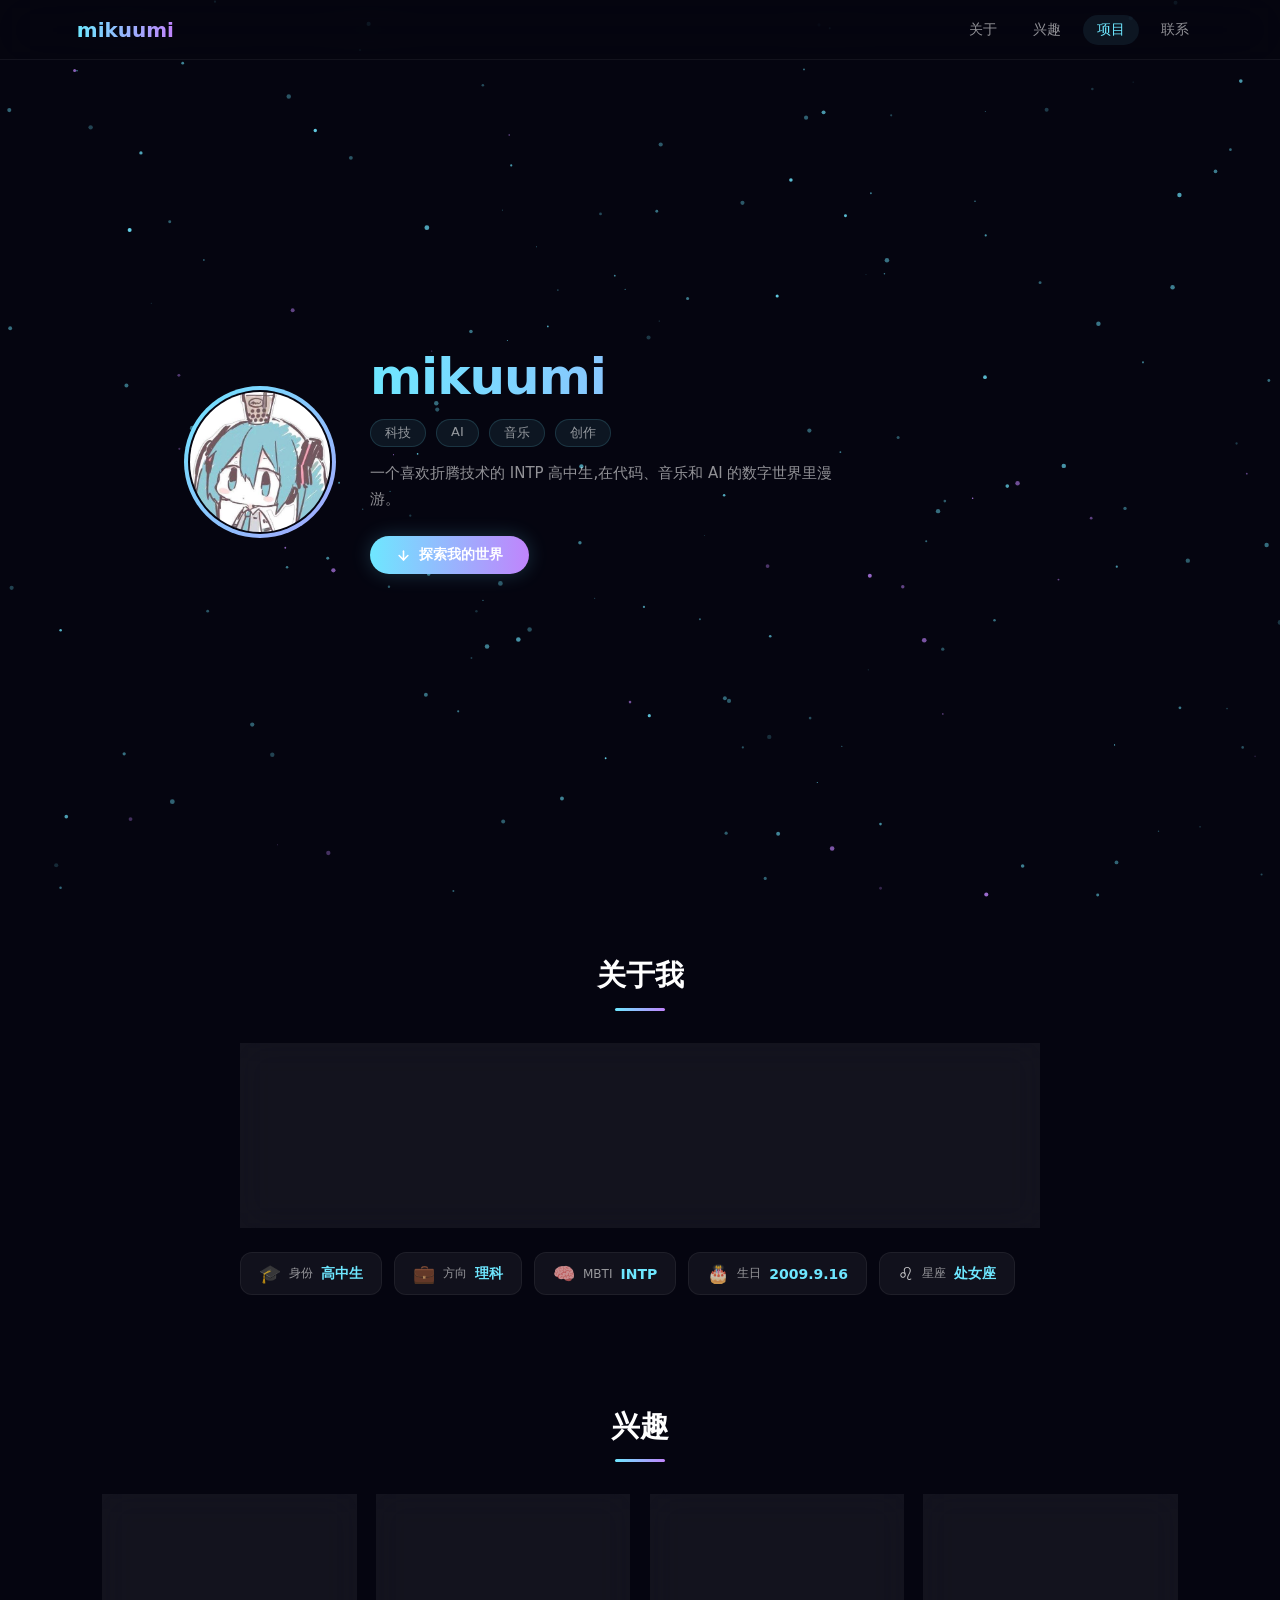
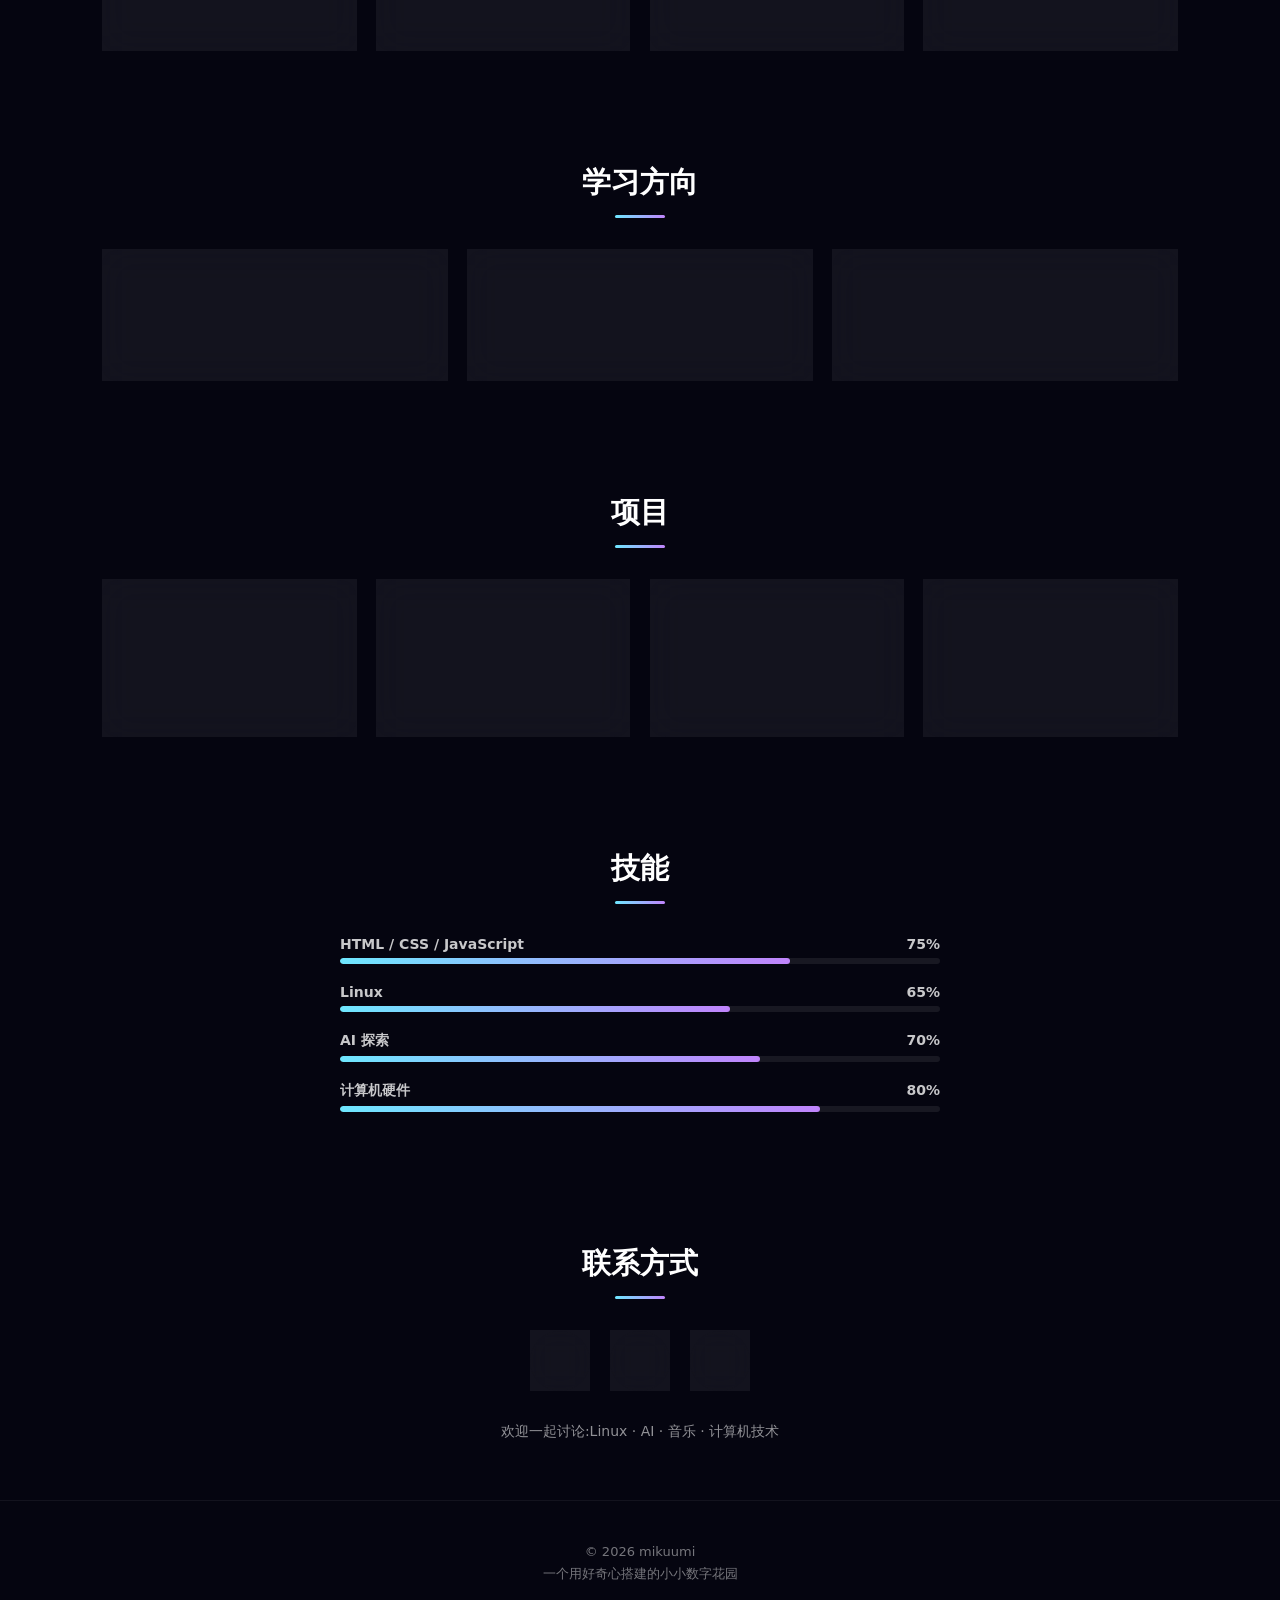
==== commit 8a676e5d: "Restructure into semantic HTML with tokenized CSS and modular JS" ====
--- a/index.html
+++ b/index.html
@@ -1,231 +1,143 @@
-<!DOCTYPE html>
-<html lang="zh-CN">
-<head>
-<meta charset="UTF-8">
-<meta name="viewport" content="width=device-width, initial-scale=1.0">
-<title>mikuumi | &#x6570;&#x5B57;&#x7A7A;&#x95F4;</title>
-<style>
-* { margin: 0; padding: 0; box-sizing: border-box; }
-html { scroll-behavior: smooth; scroll-padding-top: 76px; }
-body { background: #050510; color: #fff; font-family: "Segoe UI", "Microsoft YaHei", system-ui, sans-serif; overflow-x: hidden; opacity: 0; transition: opacity .8s ease; }
-body.loaded { opacity: 1; }
-#stars { position: fixed; top: 0; left: 0; width: 100%; height: 100%; z-index: -3; }
-.cursor-glow { position: fixed; width: 350px; height: 350px; border-radius: 50%; background: radial-gradient(circle, rgba(110,231,255,.12), transparent 70%); pointer-events: none; z-index: -1; transition: left .08s ease, top .08s ease; }
-nav { position: fixed; top: 0; left: 0; width: 100%; height: 60px; display: flex; justify-content: space-between; align-items: center; padding: 0 6%; background: rgba(0,0,0,.4); backdrop-filter: blur(24px); -webkit-backdrop-filter: blur(24px); z-index: 20; border-bottom: 1px solid rgba(255,255,255,.06); }
-.logo { font-size: 20px; font-weight: 700; background: linear-gradient(90deg, #6ee7ff, #c084fc); -webkit-background-clip: text; -webkit-text-fill-color: transparent; background-clip: text; }
-.nav-links { display: flex; gap: 8px; }
-nav a { color: rgba(255,255,255,.7); text-decoration: none; padding: 6px 14px; font-size: 14px; border-radius: 20px; transition: all .3s; }
-nav a:hover { color: #6ee7ff; background: rgba(110,231,255,.08); }
-.hero { min-height: 100vh; min-height: 100svh; display: flex; align-items: center; justify-content: center; padding: 72px 6% 48px; }
-.hero-inner { display: flex; align-items: center; gap: 40px; max-width: 900px; width: 100%; }
-.avatar-wrapper { position: relative; flex-shrink: 0; width: 140px; height: 140px; animation: float 5s ease-in-out infinite; }
-.avatar-ring { position: absolute; inset: -6px; border-radius: 50%; background: linear-gradient(135deg, #6ee7ff, #c084fc, #6ee7ff); background-size: 300% 300%; animation: ringSpin 4s linear infinite; z-index: -1; }
-.avatar-ring::after { content: ""; position: absolute; inset: 4px; border-radius: 50%; background: #050510; }
-.avatar-svg { width: 100%; height: 100%; border-radius: 50%; display: block; position: relative; z-index: 1; object-fit: cover; background: #050510; }
-@keyframes ringSpin { 0% { background-position: 0% 50%; } 50% { background-position: 100% 50%; } 100% { background-position: 0% 50%; } }
-@keyframes float { 0%, 100% { transform: translateY(0); } 50% { transform: translateY(-16px); } }
-.hero-text { flex: 1; text-align: left; }
-.hero h1 { font-size: clamp(32px, 5.5vw, 50px); background: linear-gradient(90deg, #6ee7ff, #c084fc); -webkit-background-clip: text; -webkit-text-fill-color: transparent; background-clip: text; letter-spacing: -1px; line-height: 1.1; }
-.hero-tags { display: flex; flex-wrap: wrap; gap: 10px; margin-top: 14px; }
-.hero-tag { padding: 4px 14px; border-radius: 20px; background: rgba(110,231,255,.08); border: 1px solid rgba(110,231,255,.15); color: rgba(255,255,255,.7); font-size: 13px; transition: all .3s; }
-.hero-tag:hover { background: rgba(110,231,255,.15); border-color: rgba(110,231,255,.3); color: #6ee7ff; }
-.hero-desc { margin-top: 14px; color: rgba(255,255,255,.55); font-size: 15px; line-height: 1.7; max-width: 480px; }
-.btn-primary { display: inline-flex; align-items: center; gap: 8px; margin-top: 24px; padding: 10px 26px; border-radius: 50px; background: linear-gradient(90deg, #6ee7ff, #c084fc); color: #fff; text-decoration: none; font-weight: 600; font-size: 14px; transition: all .3s ease; box-shadow: 0 0 20px rgba(110,231,255,.2); }
-.btn-primary:hover { transform: scale(1.05) translateY(-2px); box-shadow: 0 0 36px rgba(110,231,255,.35); }
-.btn-primary svg { width: 16px; height: 16px; }
-section { padding: 56px 8%; }
-.section-title { font-size: clamp(21px, 3vw, 29px); text-align: center; margin-bottom: 32px; font-weight: 700; }
-.section-title::after { content: ""; display: block; width: 50px; height: 3px; background: linear-gradient(90deg, #6ee7ff, #c084fc); margin: 12px auto 0; border-radius: 4px; }
-.cards { display: grid; grid-template-columns: repeat(auto-fit, minmax(240px, 1fr)); gap: 20px; }
-.card { background: rgba(255,255,255,.06); border: 1px solid rgba(255,255,255,.10); border-radius: 16px; padding: 22px; backdrop-filter: blur(16px); -webkit-backdrop-filter: blur(16px); transition: all .35s cubic-bezier(.15,.75,.35,1); }
-.card:hover { transform: translateY(-8px); border-color: rgba(110,231,255,.25); box-shadow: 0 16px 40px rgba(110,231,255,.12); }
-.card h2 { color: #6ee7ff; margin-bottom: 12px; font-size: 17px; }
-.card p { line-height: 1.8; color: rgba(255,255,255,.75); font-size: 14px; }
-.about-grid { display: flex; flex-direction: column; gap: 24px; max-width: 800px; margin: 0 auto; }
-.about-bio { background: rgba(255,255,255,.06); border: 1px solid rgba(255,255,255,.10); border-radius: 16px; padding: 24px; backdrop-filter: blur(16px); -webkit-backdrop-filter: blur(16px); line-height: 1.8; color: rgba(255,255,255,.78); font-size: 15px; }
-.about-bio b { color: #6ee7ff; }
-.about-info { display: flex; flex-wrap: wrap; gap: 12px; }
-.about-badge { display: inline-flex; align-items: center; gap: 8px; padding: 10px 18px; border-radius: 12px; background: rgba(255,255,255,.05); border: 1px solid rgba(255,255,255,.08); font-size: 14px; color: rgba(255,255,255,.8); transition: all .3s; }
-.about-badge:hover { background: rgba(110,231,255,.08); border-color: rgba(110,231,255,.2); transform: translateY(-2px); }
-.about-badge .badge-icon { font-size: 18px; }
-.about-badge .badge-label { color: rgba(255,255,255,.5); font-size: 12px; }
-.about-badge .badge-value { font-weight: 600; color: #6ee7ff; }
-.skill { margin-bottom: 20px; max-width: 600px; margin-left: auto; margin-right: auto; }
-.skill-name { display: flex; justify-content: space-between; margin-bottom: 6px; font-weight: 600; font-size: 14px; color: rgba(255,255,255,.85); }
-.bar { height: 6px; background: rgba(255,255,255,.08); border-radius: 10px; overflow: hidden; }
-.progress { height: 100%; border-radius: 10px; background: linear-gradient(90deg, #6ee7ff, #c084fc); width: 0; transition: width 1.2s cubic-bezier(.15,.75,.35,1); }
-.contact-grid { display: flex; justify-content: center; gap: 20px; }
-.contact-btn { display: flex; align-items: center; justify-content: center; width: 60px; height: 60px; border-radius: 50%; background: rgba(255,255,255,.06); border: 1px solid rgba(255,255,255,.10); color: #fff; text-decoration: none; backdrop-filter: blur(12px); -webkit-backdrop-filter: blur(12px); transition: all .35s cubic-bezier(.15,.75,.35,1); position: relative; cursor: pointer; }
-.contact-btn svg { width: 26px; height: 26px; fill: currentColor; transition: transform .35s ease; }
-.contact-btn:hover svg { transform: scale(1.2); }
-.contact-btn.github:hover { border-color: rgba(255,255,255,.3); transform: translateY(-5px); box-shadow: 0 10px 24px rgba(255,255,255,.08); }
-.contact-btn.x:hover { border-color: rgba(110,231,255,.35); transform: translateY(-5px); box-shadow: 0 10px 24px rgba(110,231,255,.1); }
-.contact-btn.gmail:hover { border-color: rgba(234,67,53,.35); transform: translateY(-5px); box-shadow: 0 10px 24px rgba(234,67,53,.1); }
-.contact-message { text-align: center; margin-top: 28px; color: rgba(255,255,255,.55); font-size: 14px; line-height: 1.8; }
-footer { text-align: center; padding: 40px 5% 32px; color: rgba(255,255,255,.35); font-size: 13px; border-top: 1px solid rgba(255,255,255,.06); }
-footer span { display: inline-block; margin: 3px 0; }
-@media (hover: none) { .cursor-glow { display: none; } }
-@media (prefers-reduced-motion: reduce) {
-  html { scroll-behavior: auto; }
-  .avatar-wrapper, .avatar-ring { animation: none; }
-}
-.hidden { opacity: 0; transform: translateY(40px); transition: all .7s cubic-bezier(.15,.75,.35,1); }
-.show { opacity: 1; transform: none; }
-@media (max-width: 768px) {
-  html { scroll-padding-top: 68px; }
-  nav { height: 56px; padding: 0 5%; }
-  .logo { font-size: 20px; }
-  .nav-links { gap: 4px; }
-  nav a { padding: 6px 10px; font-size: 13px; }
-  .hero { min-height: 100vh; min-height: 100svh; padding: 64px 5% 36px; }
-  .hero-inner { flex-direction: column; text-align: center; gap: 24px; }
-  .avatar-wrapper { width: 104px; height: 104px; }
-  .hero-text { text-align: center; }
-  .hero-tags { justify-content: center; }
-  .hero-desc { margin-left: auto; margin-right: auto; }
-  section { padding: 44px 5%; }
-  .section-title { margin-bottom: 24px; }
-  .cards { grid-template-columns: 1fr; gap: 16px; }
-  .card { padding: 18px; }
-  .about-info { justify-content: center; }
-  .about-badge { padding: 8px 14px; font-size: 13px; }
-  .contact-grid { gap: 16px; }
-  .contact-btn { width: 52px; height: 52px; }
-  .contact-btn svg { width: 22px; height: 22px; }
-}
-@media (max-width: 480px) {
-  nav { padding: 0 4%; }
-  .logo { font-size: 18px; }
-  .nav-links { gap: 2px; }
-  nav a { padding: 6px 9px; font-size: 12px; }
-  .hero h1 { font-size: clamp(30px, 11vw, 38px); }
-  .hero-tag { font-size: 12px; padding: 4px 12px; }
-  .about-badge { flex: 1 1 calc(50% - 6px); justify-content: center; }
-}
-</style>
-</head>
-<body>
-<canvas id="stars"></canvas>
-<div class="cursor-glow"></div>
-<nav>
-  <div class="logo">mikuumi</div>
-  <div class="nav-links">
-    <a href="#about">&#x5173;&#x4E8E;</a>
-    <a href="#interest">&#x5174;&#x8DA3;</a>
-    <a href="#project">&#x9879;&#x76EE;</a>
-    <a href="#contact">&#x8054;&#x7CFB;</a>
-  </div>
-</nav>
-<section class="hero">
-  <div class="hero-inner">
-    <div class="avatar-wrapper">
-      <div class="avatar-ring"></div>
-      <img src="&#x56FE;&#x50CF;.png" alt="mikuumi" class="avatar-svg">
-    </div>
-    <div class="hero-text">
-      <h1>mikuumi</h1>
-      <div class="hero-tags">
-        <span class="hero-tag">&#x79D1;&#x6280;</span>
-        <span class="hero-tag">AI</span>
-        <span class="hero-tag">&#x97F3;&#x4E50;</span>
-        <span class="hero-tag">&#x521B;&#x4F5C;</span>
-      </div>
-      <p class="hero-desc">&#x4E00;&#x4E2A;&#x559C;&#x6B22;&#x6298;&#x817E;&#x6280;&#x672F;&#x7684; INTP &#x9AD8;&#x4E2D;&#x751F;&#xFF0C;&#x5728;&#x4EE3;&#x7801;&#x3001;&#x97F3;&#x4E50;&#x548C; AI &#x7684;&#x6570;&#x5B57;&#x4E16;&#x754C;&#x91CC;&#x6F2B;&#x6E38;&#x3002;</p>
-      <a href="#about" class="btn-primary"><svg viewBox="0 0 24 24" fill="none" stroke="currentColor" stroke-width="2.5" stroke-linecap="round" stroke-linejoin="round"><line x1="12" y1="5" x2="12" y2="19"/><polyline points="19 12 12 19 5 12"/></svg>&#x63A2;&#x7D22;&#x6211;&#x7684;&#x4E16;&#x754C;</a>
-    </div>
-  </div>
-</section>
-<section id="about" class="hidden">
-  <h1 class="section-title">&#x5173;&#x4E8E;&#x6211;</h1>
-  <div class="about-grid">
-    <div class="about-bio">&#x4F60;&#x597D;&#xFF0C;&#x6211;&#x662F; <b>mikuumi</b>.<br><br>&#x4E00;&#x540D;&#x6C89;&#x8FF7;&#x4E8E;&#x63A2;&#x7D22;&#x6280;&#x672F;&#x4E16;&#x754C;&#x7684; <b>&#x9AD8;&#x4E2D;&#x751F;</b>&#xFF0C;&#x504F;&#x7231; <b>&#x7406;&#x79D1;</b> &#x601D;&#x7EF4;&#x3002;&#x559C;&#x6B22;&#x7814;&#x7A76;&#x8BA1;&#x7B97;&#x673A;&#x5E95;&#x5C42;&#x539F;&#x7406;&#x3001;&#x4EBA;&#x5DE5;&#x667A;&#x80FD;&#x3001;Linux &#x7CFB;&#x7EDF;&#x3001;&#x7F51;&#x9875;&#x5F00;&#x53D1;&#xFF0C;&#x4EE5;&#x53CA;&#x5404;&#x79CD;&#x6709;&#x8DA3;&#x7684;&#x65B0;&#x6280;&#x672F;&#x3002;&#x76F8;&#x4FE1;&#x6280;&#x672F;&#x4E0D;&#x53EA;&#x662F;&#x4EE3;&#x7801;&#x548C;&#x5DE5;&#x5177;&#xFF0C;&#x66F4;&#x662F;&#x4E00;&#x79CD;&#x8868;&#x8FBE;&#x60F3;&#x6CD5;&#x548C;&#x521B;&#x4F5C;&#x4F5C;&#x54C1;&#x7684;&#x65B9;&#x5F0F;&#x3002;&#x8FD9;&#x4E2A;&#x7F51;&#x7AD9;&#x5C31;&#x662F;&#x6211;&#x7684;&#x6570;&#x5B57;&#x81EA;&#x7559;&#x5730;&#xFF0C;&#x8BB0;&#x5F55;&#x5B66;&#x4E60;&#x3001;&#x5174;&#x8DA3;&#x548C;&#x65B9;&#x5411;&#x3002;</div>
-    <div class="about-info">
-      <div class="about-badge"><span class="badge-icon">&#x1F393;</span><span class="badge-label">&#x8EAB;&#x4EFD;</span><span class="badge-value">&#x9AD8;&#x4E2D;&#x751F;</span></div>
-      <div class="about-badge"><span class="badge-icon">&#x1F4BC;</span><span class="badge-label">&#x65B9;&#x5411;</span><span class="badge-value">&#x7406;&#x79D1;</span></div>
-      <div class="about-badge"><span class="badge-icon">&#x1F9E0;</span><span class="badge-label">MBTI</span><span class="badge-value">INTP</span></div>
-      <div class="about-badge"><span class="badge-icon">&#x1F382;</span><span class="badge-label">&#x751F;&#x65E5;</span><span class="badge-value">2009.9.16</span></div>
-      <div class="about-badge"><span class="badge-icon">&#x264C;</span><span class="badge-label">&#x661F;&#x5EA7;</span><span class="badge-value">&#x5904;&#x5973;&#x5EA7;</span></div>
-    </div>
-  </div>
-</section>
-<section id="interest" class="hidden">
-  <h1 class="section-title">&#x5174;&#x8DA3;</h1>
-  <div class="cards">
-    <div class="card"><h2>&#x1F3B5; &#x97F3;&#x4E50;</h2><p>Vocaloid&#x3001;Synthesizer V &#x7231;&#x597D;&#x8005;&#x3002;&#x559C;&#x6B22;&#x7814;&#x7A76;&#x58F0;&#x97F3;&#x8868;&#x73B0;&#x3001;&#x8C03;&#x97F3;&#x3001;&#x97F3;&#x9891;&#x8BBE;&#x5907;&#x4E0E;&#x97F3;&#x4E50;&#x5236;&#x4F5C;&#x3002;</p></div>
-    <div class="card"><h2>&#x1F4BB; &#x6280;&#x672F;</h2><p>Linux&#x3001;Windows &#x4F18;&#x5316;&#x3001;&#x786C;&#x4EF6;&#x3001;&#x7F51;&#x7EDC;&#x3001;&#x670D;&#x52A1;&#x5668;&#x90E8;&#x7F72;&#xFF0C;&#x559C;&#x6B22;&#x6298;&#x817E;&#x7CFB;&#x7EDF;&#xFF0C;&#x7406;&#x89E3;&#x6280;&#x672F;&#x80CC;&#x540E;&#x7684;&#x539F;&#x7406;&#x3002;</p></div>
-    <div class="card"><h2>&#x1F9E2; AI</h2><p>&#x5173;&#x6CE8;AI&#x53D1;&#x5C55;&#xFF1A;LLM&#x3001;&#x672C;&#x5730;&#x90E8;&#x7F72;&#x3001;&#x81EA;&#x52A8;&#x5316;&#x5DE5;&#x5177;&#x3002;&#x5E0C;&#x671B;&#x672A;&#x6765;&#x521B;&#x9020;&#x5C5E;&#x4E8E;&#x81EA;&#x5DF1;&#x7684;AI&#x5E94;&#x7528;&#x3002;</p></div>
-    <div class="card"><h2>&#x1F3AE; &#x6E38;&#x620F;</h2><p>&#x504F;&#x597D;&#x5267;&#x60C5;&#x9A71;&#x52A8;&#x6E38;&#x620F;&#x3001;&#x72EC;&#x7ACB;&#x6E38;&#x620F;&#x3001;Minecraft&#x3002;&#x66F4;&#x5173;&#x6CE8;&#x6E38;&#x620F;&#x5E26;&#x6765;&#x7684;&#x6545;&#x4E8B;&#x548C;&#x4F53;&#x9A8C;&#x3002;</p></div>
-  </div>
-</section>
-<section class="hidden">
-  <h1 class="section-title">&#x5B66;&#x4E60;&#x65B9;&#x5411;</h1>
-  <div class="cards">
-    <div class="card"><h2>&#x1F4AC; Linux</h2><p>&#x5B66;&#x4E60;&#x7CFB;&#x7EDF;&#x7BA1;&#x7406;&#x3001;&#x8F6F;&#x4EF6;&#x90E8;&#x7F72;&#x3001;&#x670D;&#x52A1;&#x5668;&#x642D;&#x5EFA;&#x4E0E;&#x73AF;&#x5883;&#x914D;&#x7F6E;&#x3002;</p></div>
-    <div class="card"><h2>&#x1F310; &#x7F51;&#x9875;&#x5F00;&#x53D1;</h2><p>HTML&#x3001;CSS&#x3001;JavaScript&#xFF0C;&#x5236;&#x4F5C;&#x4E2A;&#x4EBA;&#x7F51;&#x7AD9;&#xFF0C;&#x63A2;&#x7D22;&#x524D;&#x7AEF;&#x8BBE;&#x8BA1;&#x4E0E;&#x4EA4;&#x4E92;&#x52A8;&#x753B;&#x3002;</p></div>
-    <div class="card"><h2>&#x1F50C; &#x786C;&#x4EF6;</h2><p>&#x7814;&#x7A76;CPU&#x3001;GPU&#x3001;&#x5B58;&#x50A8;&#x3001;&#x7CFB;&#x7EDF;&#x6027;&#x80FD;&#x4F18;&#x5316;&#xFF0C;&#x4E86;&#x89E3;&#x786C;&#x4EF6;&#x5E95;&#x5C42;&#x8FD0;&#x884C;&#x673A;&#x5236;&#x3002;</p></div>
-  </div>
-</section>
-<section id="project" class="hidden">
-  <h1 class="section-title">&#x9879;&#x76EE;</h1>
-  <div class="cards">
-    <div class="card"><h2>&#x1F310; &#x4E2A;&#x4EBA;&#x7F51;&#x7AD9;</h2><p>&#x8BBE;&#x8BA1;&#x5F00;&#x53D1;&#x4E2A;&#x4EBA;&#x4E3B;&#x9875;&#xFF0C;&#x7814;&#x7A76;&#x7F51;&#x9875;&#x52A8;&#x753B;&#x3001;&#x89C6;&#x89C9;&#x8BBE;&#x8BA1;&#x3001;&#x54CD;&#x5E94;&#x5F0F;&#x5E03;&#x5C40;&#x3002;</p></div>
-    <div class="card"><h2>&#x2605; &#x670D;&#x52A1;&#x5668;</h2><p>&#x642D;&#x5EFA;&#x4E2A;&#x4EBA;&#x670D;&#x52A1;&#xFF1A;Cloudflare Tunnel&#x3001;&#x6587;&#x4EF6;&#x670D;&#x52A1;&#x3001;&#x673A;&#x5668;&#x4EBA;&#x670D;&#x52A1;&#x3002;</p></div>
-    <div class="card"><h2>&#x1F9E2; AI &#x5B9E;&#x9A8C;&#x5BA4;</h2><p>&#x63A2;&#x7D22;AI&#x5DE5;&#x5177;&#xFF1A;&#x6A21;&#x578B;&#x8FD0;&#x884C;&#x3001;&#x81EA;&#x52A8;&#x5316;&#x6D41;&#x7A0B;&#x3001;AI&#x5E94;&#x7528;&#x5F00;&#x53D1;&#x3002;</p></div>
-    <div class="card"><h2>&#x1F3B6; &#x97F3;&#x9891;</h2><p>&#x63A2;&#x7D22;&#x97F3;&#x4E50;&#x4E0E;&#x58F0;&#x97F3;&#xFF1A;FLAC&#x3001;&#x97F3;&#x9891;&#x8BBE;&#x5907;&#x3001;&#x865A;&#x62DF;&#x6B4C;&#x624B;&#x8C03;&#x6559;&#x3002;</p></div>
-  </div>
-</section>
-<section class="hidden">
-  <h1 class="section-title">&#x6280;&#x80FD;</h1>
-  <div class="skill"><div class="skill-name"><span>HTML / CSS / JavaScript</span><span>75%</span></div><div class="bar"><div class="progress" data-width="75"></div></div></div>
-  <div class="skill"><div class="skill-name"><span>Linux</span><span>65%</span></div><div class="bar"><div class="progress" data-width="65"></div></div></div>
-  <div class="skill"><div class="skill-name"><span>AI &#x63A2;&#x7D22;</span><span>70%</span></div><div class="bar"><div class="progress" data-width="70"></div></div></div>
-  <div class="skill"><div class="skill-name"><span>&#x8BA1;&#x7B97;&#x673A;&#x786C;&#x4EF6;</span><span>80%</span></div><div class="bar"><div class="progress" data-width="80"></div></div></div>
-</section>
-<section id="contact" class="hidden">
-  <h1 class="section-title">&#x8054;&#x7CFB;&#x65B9;&#x5F0F;</h1>
-  <div class="contact-grid">
-    <a class="contact-btn github" href="https://github.com/miku-kumi" target="_blank" rel="noopener noreferrer"><svg viewBox="0 0 24 24" xmlns="http://www.w3.org/2000/svg"><path d="M12 0C5.37 0 0 5.37 0 12c0 5.31 3.435 9.795 8.205 11.385.6.105.825-.255.825-.57 0-.285-.015-1.23-.015-2.235-3.015.555-3.795-.735-4.035-1.41-.135-.345-.72-1.41-1.23-1.695-.42-.225-1.02-.78-.015-.795.945-.015 1.62.87 1.845 1.23 1.08 1.815 2.805 1.305 3.495.99.105-.78.42-1.305.765-1.605-2.67-.3-5.46-1.335-5.46-5.925 0-1.305.465-2.385 1.23-3.225-.12-.3-.54-1.53.12-3.18 0 0 1.005-.315 3.3 1.23.96-.27 1.98-.405 3-.405s2.04.135 3 .405c2.295-1.56 3.3-1.23 3.3-1.23.66 1.65.24 2.88.12 3.18.765.84 1.23 1.905 1.23 3.225 0 4.605-2.805 5.625-5.475 5.925.435.375.81 1.095.81 2.22 0 1.605-.015 2.895-.015 3.3 0 .315.225.69.825.57A12.02 12.02 0 0 0 24 12c0-6.63-5.37-12-12-12z"/></svg></a>
-    <a class="contact-btn x" href="https://x.com/lyou93523" target="_blank" rel="noopener noreferrer"><svg viewBox="0 0 24 24" xmlns="http://www.w3.org/2000/svg"><path d="M18.244 2.25h3.308l-7.227 8.26 8.502 11.24H16.17l-5.214-6.817L4.99 21.75H1.68l7.73-8.835L1.254 2.25H8.08l4.713 6.231zm-1.161 17.52h1.833L7.084 4.126H5.117z"/></svg></a>
-    <a class="contact-btn gmail" href="mailto:qazwsxedcv158mikuumi@gmail.com"><svg viewBox="0 0 24 24" xmlns="http://www.w3.org/2000/svg"><path d="M24 5.457v13.909c0 .904-.732 1.636-1.636 1.636h-3.819V11.73L12 16.64l-6.545-4.91v9.273H1.636A1.636 1.636 0 0 1 0 19.366V5.457c0-2.023 2.309-3.178 3.927-1.964L5.455 4.91 12 9.548l6.545-4.637 1.528-1.418C21.691 2.28 24 3.434 24 5.457z"/></svg></a>
-  </div>
-  <div class="contact-message">&#x6B22;&#x8FCE;&#x4E00;&#x8D77;&#x8BA8;&#x8BBA;&#xFF1A;Linux &middot; AI &middot; &#x97F3;&#x4E50; &middot; &#x8BA1;&#x7B97;&#x673A;&#x6280;&#x672F;</div>
-</section>
-<footer>
-  <span>&copy; 2026 mikuumi</span><br>
-  <span>&#x4E00;&#x4E2A;&#x7528;&#x597D;&#x5947;&#x5FC3;&#x642D;&#x5EFA;&#x7684;&#x5C0F;&#x5C0F;&#x6570;&#x5B57;&#x82B1;&#x56ED;</span>
-</footer>
-<script>
-document.addEventListener("DOMContentLoaded", () => { document.body.classList.add("loaded"); });
-const observer = new IntersectionObserver((entries) => {
-  entries.forEach((item) => {
-    if (item.isIntersecting) { item.target.classList.add("show"); item.target.querySelectorAll(".progress").forEach((bar) => { bar.style.width = bar.dataset.width + "%"; }); }
-  });
-}, { threshold: 0.12 });
-document.querySelectorAll(".hidden").forEach((el) => observer.observe(el));
-const glow = document.querySelector(".cursor-glow");
-document.addEventListener("mousemove", (e) => { glow.style.left = e.clientX - 175 + "px"; glow.style.top = e.clientY - 175 + "px"; });
-const canvas = document.getElementById("stars");
-const ctx = canvas.getContext("2d");
-let w = canvas.width = window.innerWidth;
-let h = canvas.height = window.innerHeight;
-const reduceMotion = window.matchMedia && window.matchMedia("(prefers-reduced-motion: reduce)").matches;
-window.addEventListener("resize", () => {
-  if (window.innerWidth === w && window.innerHeight === h) return;
-  w = canvas.width = window.innerWidth;
-  h = canvas.height = window.innerHeight;
-});
-const stars = [];
-const STAR_COUNT = w < 768 ? 90 : 180;
-for (let i = 0; i < STAR_COUNT; i++) { stars.push({ x: Math.random() * w, y: Math.random() * h, size: Math.random() * 2 + 0.5, speed: Math.random() * 0.25 + 0.05, opacity: Math.random() * 0.8 + 0.2 }); }
-function drawStars() {
-  ctx.clearRect(0, 0, w, h);
-  stars.forEach((star) => { ctx.beginPath(); ctx.fillStyle = "rgba(110,231,255," + star.opacity + ")"; ctx.arc(star.x, star.y, star.size, 0, Math.PI * 2); ctx.fill(); star.y -= star.speed; if (star.y < 0) { star.y = h; star.x = Math.random() * w; } });
-  if (!reduceMotion) requestAnimationFrame(drawStars);
-}
-drawStars();
-document.querySelectorAll("nav a[href^='#']").forEach((anchor) => {
-  anchor.addEventListener("click", (e) => { e.preventDefault(); const target = document.querySelector(anchor.getAttribute("href")); if (target) target.scrollIntoView({ behavior: reduceMotion ? "auto" : "smooth" }); });
-});
-</script>
-</body>
-</html>
+<!DOCTYPE html>
+<html lang="zh-CN">
+<head>
+  <meta charset="UTF-8">
+  <meta name="viewport" content="width=device-width, initial-scale=1.0">
+  <title>mikuumi | 数字空间</title>
+  <meta name="description" content="mikuumi 的个人数字空间——一个喜欢折腾技术的 INTP 高中生,在代码、音乐和 AI 的数字世界里漫游。关注 Linux、AI、硬件与虚拟歌手音乐。">
+  <meta name="theme-color" content="#050510">
+  <link rel="canonical" href="https://a.gugugagaea.de5.net/">
+  <!-- Open Graph -->
+  <meta property="og:type" content="website">
+  <meta property="og:site_name" content="mikuumi">
+  <meta property="og:title" content="mikuumi | 数字空间">
+  <meta property="og:description" content="一个喜欢折腾技术的 INTP 高中生,在代码、音乐和 AI 的数字世界里漫游。">
+  <meta property="og:url" content="https://a.gugugagaea.de5.net/">
+  <meta property="og:image" content="https://a.gugugagaea.de5.net/%E5%9B%BE%E5%83%8F.png">
+  <!-- 图标与样式 -->
+  <link rel="icon" type="image/svg+xml" href="assets/favicon.svg">
+  <link rel="stylesheet" href="css/style.css">
+  <noscript><style>.reveal{opacity:1;transform:none}</style></noscript>
+  <script src="js/main.js" defer></script>
+</head>
+<body>
+  <canvas id="stars" aria-hidden="true"></canvas>
+  <div class="cursor-glow" aria-hidden="true"></div>
+
+  <header>
+    <nav class="nav" aria-label="主导航">
+      <div class="logo">mikuumi</div>
+      <div class="nav-links">
+        <a href="#about">关于</a>
+        <a href="#interest">兴趣</a>
+        <a href="#project">项目</a>
+        <a href="#contact">联系</a>
+      </div>
+    </nav>
+  </header>
+
+  <main>
+    <!-- Hero -->
+    <section class="hero">
+      <div class="hero-inner">
+        <div class="avatar-wrapper rise" style="--d:.05s">
+          <div class="avatar-ring"></div>
+          <img src="图像.png" alt="mikuumi 的头像" class="avatar-svg" width="140" height="140" fetchpriority="high" decoding="async">
+        </div>
+        <div class="hero-text">
+          <h1 class="rise" style="--d:.15s">mikuumi</h1>
+          <div class="hero-tags rise" style="--d:.25s">
+            <span class="hero-tag">科技</span>
+            <span class="hero-tag">AI</span>
+            <span class="hero-tag">音乐</span>
+            <span class="hero-tag">创作</span>
+          </div>
+          <p class="hero-desc rise" style="--d:.35s">一个喜欢折腾技术的 INTP 高中生,在代码、音乐和 AI 的数字世界里漫游。</p>
+          <a href="#about" class="btn-primary rise" style="--d:.45s">
+            <svg viewBox="0 0 24 24" fill="none" stroke="currentColor" stroke-width="2.5" stroke-linecap="round" stroke-linejoin="round" aria-hidden="true"><line x1="12" y1="5" x2="12" y2="19"/><polyline points="19 12 12 19 5 12"/></svg>
+            探索我的世界
+          </a>
+        </div>
+      </div>
+    </section>
+
+    <!-- 关于我 -->
+    <section id="about" class="reveal">
+      <h2 class="section-title">关于我</h2>
+      <div class="about-grid">
+        <div class="about-bio">你好,我是 <b>mikuumi</b>.<br><br>一名沉迷于探索技术世界的高中生,偏爱理科思维。喜欢研究计算机底层原理、人工智能、Linux 系统、网页开发,以及各种有趣的新技术。相信技术不只是代码和工具,更是一种表达想法和创作作品的方式。这个网站就是我的数字自留地,记录学习、兴趣和方向。</div>
+        <div class="about-info">
+          <div class="about-badge"><span class="badge-icon" aria-hidden="true">🎓</span><span class="badge-label">身份</span><span class="badge-value">高中生</span></div>
+          <div class="about-badge"><span class="badge-icon" aria-hidden="true">💼</span><span class="badge-label">方向</span><span class="badge-value">理科</span></div>
+          <div class="about-badge"><span class="badge-icon" aria-hidden="true">🧠</span><span class="badge-label">MBTI</span><span class="badge-value">INTP</span></div>
+          <div class="about-badge"><span class="badge-icon" aria-hidden="true">🎂</span><span class="badge-label">生日</span><span class="badge-value">2009.9.16</span></div>
+          <div class="about-badge"><span class="badge-icon" aria-hidden="true">♌</span><span class="badge-label">星座</span><span class="badge-value">处女座</span></div>
+        </div>
+      </div>
+    </section>
+
+    <!-- 兴趣 -->
+    <section id="interest" class="reveal">
+      <h2 class="section-title">兴趣</h2>
+      <div class="cards">
+        <div class="card"><h3>🎵 音乐</h3><p>Vocaloid、Synthesizer V 爱好者。喜欢研究声音表现、调音、音频设备与音乐制作。</p></div>
+        <div class="card"><h3>💻 技术</h3><p>Linux、Windows 优化、硬件、网络、服务器部署,喜欢折腾系统,理解技术背后的原理。</p></div>
+        <div class="card"><h3>🧠 AI</h3><p>关注AI发展:LLM、本地部署、自动化工具。希望未来创造属于自己的AI应用。</p></div>
+        <div class="card"><h3>🎮 游戏</h3><p>偏好剧情驱动游戏、独立游戏、Minecraft。更关注游戏带来的故事和体验。</p></div>
+      </div>
+    </section>
+
+    <!-- 学习方向 -->
+    <section id="learn" class="reveal">
+      <h2 class="section-title">学习方向</h2>
+      <div class="cards">
+        <div class="card"><h3>💬 Linux</h3><p>学习系统管理、软件部署、服务器搭建与环境配置。</p></div>
+        <div class="card"><h3>🌐 网页开发</h3><p>HTML、CSS、JavaScript,制作个人网站,探索前端设计与交互动画。</p></div>
+        <div class="card"><h3>🔌 硬件</h3><p>研究CPU、GPU、存储、系统性能优化,了解硬件底层运行机制。</p></div>
+      </div>
+    </section>
+
+    <!-- 项目 -->
+    <section id="project" class="reveal">
+      <h2 class="section-title">项目</h2>
+      <div class="cards">
+        <div class="card"><h3>🌐 个人网站</h3><p>设计开发个人主页,研究网页动画、视觉设计、响应式布局。</p></div>
+        <div class="card"><h3>★ 服务器</h3><p>搭建个人服务:Cloudflare Tunnel、文件服务、机器人服务。</p></div>
+        <div class="card"><h3>🧠 AI 实验室</h3><p>探索AI工具:模型运行、自动化流程、AI应用开发。</p></div>
+        <div class="card"><h3>🎶 音频</h3><p>探索音乐与声音:FLAC、音频设备、虚拟歌手调教。</p></div>
+      </div>
+    </section>
+
+    <!-- 技能 -->
+    <section id="skills" class="reveal">
+      <h2 class="section-title">技能</h2>
+      <div class="skill"><div class="skill-name"><span>HTML / CSS / JavaScript</span><span>75%</span></div><div class="bar"><div class="progress" data-width="75"></div></div></div>
+      <div class="skill"><div class="skill-name"><span>Linux</span><span>65%</span></div><div class="bar"><div class="progress" data-width="65"></div></div></div>
+      <div class="skill"><div class="skill-name"><span>AI 探索</span><span>70%</span></div><div class="bar"><div class="progress" data-width="70"></div></div></div>
+      <div class="skill"><div class="skill-name"><span>计算机硬件</span><span>80%</span></div><div class="bar"><div class="progress" data-width="80"></div></div></div>
+    </section>
+
+    <!-- 联系方式 -->
+    <section id="contact" class="reveal">
+      <h2 class="section-title">联系方式</h2>
+      <div class="contact-grid">
+        <a class="contact-btn github" href="https://github.com/miku-kumi" target="_blank" rel="noopener noreferrer" aria-label="GitHub(miku-kumi)">
+          <svg viewBox="0 0 24 24" xmlns="http://www.w3.org/2000/svg" aria-hidden="true"><path d="M12 0C5.37 0 0 5.37 0 12c0 5.31 3.435 9.795 8.205 11.385.6.105.825-.255.825-.57 0-.285-.015-1.23-.015-2.235-3.015.555-3.795-.735-4.035-1.41-.135-.345-.72-1.41-1.23-1.695-.42-.225-1.02-.78-.015-.795.945-.015 1.62.87 1.845 1.23 1.08 1.815 2.805 1.305 3.495.99.105-.78.42-1.305.765-1.605-2.67-.3-5.46-1.335-5.46-5.925 0-1.305.465-2.385 1.23-3.225-.12-.3-.54-1.53.12-3.18 0 0 1.005-.315 3.3 1.23.96-.27 1.98-.405 3-.405s2.04.135 3 .405c2.295-1.56 3.3-1.23 3.3-1.23.66 1.65.24 2.88.12 3.18.765.84 1.23 1.905 1.23 3.225 0 4.605-2.805 5.625-5.475 5.925.435.375.81 1.095.81 2.22 0 1.605-.015 2.895-.015 3.3 0 .315.225.69.825.57A12.02 12.02 0 0 0 24 12c0-6.63-5.37-12-12-12z"/></svg>
+        </a>
+        <a class="contact-btn x" href="https://x.com/lyou93523" target="_blank" rel="noopener noreferrer" aria-label="X(Twitter)(@lyou93523)">
+          <svg viewBox="0 0 24 24" xmlns="http://www.w3.org/2000/svg" aria-hidden="true"><path d="M18.244 2.25h3.308l-7.227 8.26 8.502 11.24H16.17l-5.214-6.817L4.99 21.75H1.68l7.73-8.835L1.254 2.25H8.08l4.713 6.231zm-1.161 17.52h1.833L7.084 4.126H5.117z"/></svg>
+        </a>
+        <a class="contact-btn gmail" href="mailto:qazwsxedcv158mikuumi@gmail.com" aria-label="发送邮件(qazwsxedcv158mikuumi@gmail.com)">
+          <svg viewBox="0 0 24 24" xmlns="http://www.w3.org/2000/svg" aria-hidden="true"><path d="M24 5.457v13.909c0 .904-.732 1.636-1.636 1.636h-3.819V11.73L12 16.64l-6.545-4.91v9.273H1.636A1.636 1.636 0 0 1 0 19.366V5.457c0-2.023 2.309-3.178 3.927-1.964L5.455 4.91 12 9.548l6.545-4.637 1.528-1.418C21.691 2.28 24 3.434 24 5.457z"/></svg>
+        </a>
+      </div>
+      <div class="contact-message">欢迎一起讨论:Linux · AI · 音乐 · 计算机技术</div>
+    </section>
+  </main>
+
+  <footer>
+    <span>&copy; 2026 mikuumi</span><br>
+    <span>一个用好奇心搭建的小小数字花园</span>
+  </footer>
+</body>
+</html>
--- a/css/style.css
+++ b/css/style.css
@@ -0,0 +1,281 @@
+/* ============================================================
+   mikuumi · 数字空间
+   结构:Design Tokens → Base → 背景 → 导航 → Hero → 通用区块
+        → 卡片 → 关于 → 技能 → 联系 → 页脚 → 动效偏好 → 响应式
+   约定:颜色/圆角/缓动一律引用 :root Token,不要写裸值。
+   ============================================================ */
+
+/* ---------- Design Tokens ---------- */
+:root {
+  /* 色彩 */
+  --bg: #050510;
+  --surface: rgba(255, 255, 255, .06);
+  --surface-hover: rgba(110, 231, 255, .08);
+  --border-soft: rgba(255, 255, 255, .06);
+  --border: rgba(255, 255, 255, .10);
+  --primary: #6ee7ff;
+  --secondary: #c084fc;
+  --text: #ffffff;
+  --text-body: rgba(255, 255, 255, .78);
+  --text-muted: rgba(255, 255, 255, .56);
+  --text-faint: rgba(255, 255, 255, .45);
+  --glow: rgba(110, 231, 255, .20);
+  --glow-strong: rgba(110, 231, 255, .34);
+  --grad-brand: linear-gradient(90deg, var(--primary), var(--secondary));
+  /* 形状 */
+  --radius-s: 12px;
+  --radius-m: 16px;
+  --radius-pill: 50px;
+  /* 动效 */
+  --ease-out: cubic-bezier(.22, .61, .36, 1);
+  --ease-soft: cubic-bezier(.15, .75, .35, 1);
+  --dur-fast: .3s;
+  --dur-slow: .8s;
+}
+
+/* ---------- Base ---------- */
+* { margin: 0; padding: 0; box-sizing: border-box; }
+html { scroll-behavior: smooth; scroll-padding-top: 76px; }
+body {
+  background: var(--bg);
+  color: var(--text);
+  font-family: "Segoe UI", "Microsoft YaHei", system-ui, sans-serif;
+  overflow-x: hidden;
+  -webkit-font-smoothing: antialiased;
+}
+img { max-width: 100%; }
+:focus-visible { outline: 2px solid var(--primary); outline-offset: 3px; border-radius: 4px; }
+
+/* ---------- 背景 ---------- */
+#stars { position: fixed; inset: 0; width: 100%; height: 100%; z-index: -3; }
+.cursor-glow {
+  position: fixed; top: 0; left: 0;
+  width: 350px; height: 350px; border-radius: 50%;
+  background: radial-gradient(circle, rgba(110, 231, 255, .12), transparent 70%);
+  pointer-events: none; z-index: -1;
+  transform: translate(-500px, -500px); /* 初始移出屏幕,避免角落闪光 */
+  will-change: transform;
+}
+
+/* ---------- 导航 ---------- */
+.nav {
+  position: fixed; top: 0; left: 0; width: 100%; height: 60px;
+  display: flex; justify-content: space-between; align-items: center;
+  padding: 0 6%;
+  background: rgba(5, 5, 16, .40);
+  backdrop-filter: blur(24px); -webkit-backdrop-filter: blur(24px);
+  border-bottom: 1px solid var(--border-soft);
+  transition: background var(--dur-fast) ease, border-color var(--dur-fast) ease;
+  z-index: 20;
+}
+.nav.scrolled { background: rgba(5, 5, 16, .74); border-bottom-color: var(--border); }
+.logo {
+  font-size: 20px; font-weight: 700;
+  background: var(--grad-brand);
+  -webkit-background-clip: text; background-clip: text;
+  -webkit-text-fill-color: transparent;
+}
+.nav-links { display: flex; gap: 8px; }
+.nav-links a {
+  color: var(--text-muted); text-decoration: none;
+  padding: 6px 14px; font-size: 14px; border-radius: 20px;
+  transition: color var(--dur-fast) ease, background var(--dur-fast) ease;
+}
+.nav-links a:hover,
+.nav-links a.active { color: var(--primary); background: var(--surface-hover); }
+
+/* ---------- Hero ---------- */
+.hero {
+  min-height: 100vh; min-height: 100svh; /* svh 防手机地址栏抖动 */
+  display: flex; align-items: center; justify-content: center;
+  padding: 72px 6% 48px;
+}
+.hero-inner { display: flex; align-items: center; gap: 40px; max-width: 900px; width: 100%; }
+.avatar-wrapper { position: relative; flex-shrink: 0; width: 140px; height: 140px; }
+.avatar-ring {
+  position: absolute; inset: -6px; border-radius: 50%;
+  background: linear-gradient(135deg, var(--primary), var(--secondary), var(--primary));
+  background-size: 300% 300%;
+  animation: ring-spin 4s linear infinite; /* 无限旋转,linear 属于例外许可 */
+  z-index: -1;
+}
+.avatar-ring::after { content: ""; position: absolute; inset: 4px; border-radius: 50%; background: var(--bg); }
+.avatar-svg {
+  width: 100%; height: 100%; border-radius: 50%;
+  display: block; position: relative; z-index: 1;
+  object-fit: cover; background: var(--bg);
+  animation: float 5s ease-in-out infinite;
+}
+.hero-text { flex: 1; text-align: left; }
+.hero h1 {
+  font-size: clamp(32px, 5.5vw, 50px);
+  background: var(--grad-brand);
+  -webkit-background-clip: text; background-clip: text;
+  -webkit-text-fill-color: transparent;
+  letter-spacing: -1px; line-height: 1.1;
+}
+.hero-tags { display: flex; flex-wrap: wrap; gap: 10px; margin-top: 14px; }
+.hero-tag {
+  padding: 4px 14px; border-radius: 20px;
+  background: var(--surface-hover);
+  border: 1px solid rgba(110, 231, 255, .15);
+  color: var(--text-muted); font-size: 13px;
+  transition: color var(--dur-fast) ease, background var(--dur-fast) ease, border-color var(--dur-fast) ease;
+}
+.hero-tag:hover { background: rgba(110, 231, 255, .15); border-color: rgba(110, 231, 255, .3); color: var(--primary); }
+.hero-desc { margin-top: 14px; color: var(--text-muted); font-size: 15px; line-height: 1.7; max-width: 480px; }
+.btn-primary {
+  display: inline-flex; align-items: center; gap: 8px;
+  margin-top: 24px; padding: 10px 26px;
+  border-radius: var(--radius-pill);
+  background: var(--grad-brand);
+  color: #fff; text-decoration: none; font-weight: 600; font-size: 14px;
+  box-shadow: 0 0 20px var(--glow); /* Glow 只给关键 CTA */
+  transition: transform var(--dur-fast) var(--ease-out), box-shadow var(--dur-fast) ease;
+}
+.btn-primary:hover { transform: translateY(-2px); box-shadow: 0 6px 30px var(--glow-strong); }
+.btn-primary svg { width: 15px; height: 15px; }
+
+/* 进入动画:纯 CSS,不依赖 JS(禁 JS 也能完整显示) */
+.rise { animation: rise var(--dur-slow) var(--ease-out) both; animation-delay: var(--d, 0s); }
+@keyframes rise { from { opacity: 0; transform: translateY(18px); } to { opacity: 1; transform: none; } }
+@keyframes ring-spin { 0% { background-position: 0% 50%; } 50% { background-position: 100% 50%; } 100% { background-position: 0% 50%; } }
+@keyframes float { 0%, 100% { transform: translateY(0); } 50% { transform: translateY(-14px); } }
+
+/* ---------- 通用区块 ---------- */
+section { padding: 56px 8%; }
+.section-title {
+  font-size: clamp(21px, 3vw, 29px);
+  text-align: center; margin-bottom: 32px; font-weight: 700;
+}
+.section-title::after {
+  content: ""; display: block;
+  width: 50px; height: 3px; margin: 12px auto 0;
+  background: var(--grad-brand); border-radius: 4px;
+}
+/* 滚动显现(js/main.js 的 IntersectionObserver 切换 .visible) */
+.reveal { opacity: 0; transform: translateY(28px); transition: opacity var(--dur-slow) var(--ease-soft), transform var(--dur-slow) var(--ease-soft); }
+.reveal.visible { opacity: 1; transform: none; }
+
+/* ---------- 卡片 ---------- */
+.cards {
+  display: grid; grid-template-columns: repeat(auto-fit, minmax(240px, 1fr));
+  gap: 20px;
+  max-width: 1280px; margin-inline: auto; /* 超宽屏下限制行宽 */
+}
+.card {
+  background: var(--surface);
+  border: 1px solid var(--border);
+  border-radius: var(--radius-m);
+  padding: 22px;
+  backdrop-filter: blur(16px); -webkit-backdrop-filter: blur(16px);
+  transition: transform .35s var(--ease-soft), border-color .35s ease, box-shadow .35s ease;
+}
+.card:hover { transform: translateY(-6px); border-color: rgba(110, 231, 255, .25); box-shadow: 0 16px 40px rgba(110, 231, 255, .12); }
+.card h3 { color: var(--primary); margin-bottom: 12px; font-size: 17px; }
+.card p { line-height: 1.8; color: var(--text-body); font-size: 14px; }
+
+/* ---------- 关于我 ---------- */
+.about-grid { display: flex; flex-direction: column; gap: 24px; max-width: 800px; margin: 0 auto; }
+.about-bio {
+  background: var(--surface);
+  border: 1px solid var(--border);
+  border-radius: var(--radius-m);
+  padding: 24px;
+  backdrop-filter: blur(16px); -webkit-backdrop-filter: blur(16px);
+  line-height: 1.8; color: var(--text-body); font-size: 15px;
+}
+.about-bio b { color: var(--primary); }
+.about-info { display: flex; flex-wrap: wrap; gap: 12px; }
+.about-badge {
+  display: inline-flex; align-items: center; gap: 8px;
+  padding: 10px 18px; border-radius: var(--radius-s);
+  background: rgba(255, 255, 255, .05);
+  border: 1px solid var(--border-soft);
+  font-size: 14px; color: var(--text-body);
+  transition: background var(--dur-fast) ease, border-color var(--dur-fast) ease, transform var(--dur-fast) ease;
+}
+.about-badge:hover { background: var(--surface-hover); border-color: rgba(110, 231, 255, .2); transform: translateY(-2px); }
+.badge-icon { font-size: 18px; }
+.badge-label { color: var(--text-muted); font-size: 12px; }
+.badge-value { font-weight: 600; color: var(--primary); }
+
+/* ---------- 技能 ---------- */
+.skill { margin-bottom: 20px; max-width: 600px; margin-left: auto; margin-right: auto; }
+.skill-name { display: flex; justify-content: space-between; margin-bottom: 6px; font-weight: 600; font-size: 14px; color: var(--text-body); }
+.bar { height: 6px; background: rgba(255, 255, 255, .08); border-radius: 10px; overflow: hidden; }
+.progress {
+  height: 100%; width: 0; border-radius: 10px;
+  background: var(--grad-brand);
+  transition: width 1.2s var(--ease-soft);
+}
+
+/* ---------- 联系方式 ---------- */
+.contact-grid { display: flex; justify-content: center; gap: 20px; }
+.contact-btn {
+  display: flex; align-items: center; justify-content: center;
+  width: 60px; height: 60px; border-radius: 50%;
+  background: var(--surface);
+  border: 1px solid var(--border);
+  color: #fff; text-decoration: none;
+  backdrop-filter: blur(12px); -webkit-backdrop-filter: blur(12px);
+  transition: transform .35s var(--ease-soft), border-color .35s ease, box-shadow .35s ease;
+}
+.contact-btn svg { width: 26px; height: 26px; fill: currentColor; transition: transform .35s var(--ease-out); }
+.contact-btn:hover svg { transform: scale(1.15); }
+.contact-btn.github:hover { border-color: rgba(255, 255, 255, .3); transform: translateY(-4px); box-shadow: 0 10px 24px rgba(255, 255, 255, .08); }
+.contact-btn.x:hover { border-color: rgba(110, 231, 255, .35); transform: translateY(-4px); box-shadow: 0 10px 24px rgba(110, 231, 255, .10); }
+.contact-btn.gmail:hover { border-color: rgba(234, 67, 53, .35); transform: translateY(-4px); box-shadow: 0 10px 24px rgba(234, 67, 53, .10); }
+.contact-message { text-align: center; margin-top: 28px; color: var(--text-muted); font-size: 14px; line-height: 1.8; }
+
+/* ---------- 页脚 ---------- */
+footer {
+  text-align: center; padding: 40px 5% 32px;
+  color: var(--text-faint); font-size: 13px;
+  border-top: 1px solid var(--border-soft);
+}
+footer span { display: inline-block; margin: 3px 0; }
+
+/* ---------- 动效偏好 / 触屏 ---------- */
+@media (hover: none) { .cursor-glow { display: none; } }
+@media (prefers-reduced-motion: reduce) {
+  html { scroll-behavior: auto; }
+  *, *::before, *::after {
+    animation-duration: .01ms !important;
+    animation-iteration-count: 1 !important;
+    transition-duration: .01ms !important;
+  }
+  .cursor-glow { display: none; }
+}
+
+/* ---------- 响应式 ---------- */
+@media (max-width: 768px) {
+  html { scroll-padding-top: 68px; }
+  .nav { height: 56px; padding: 0 5%; }
+  .nav-links { gap: 4px; }
+  .nav-links a { padding: 6px 10px; font-size: 13px; }
+  .hero { min-height: 100vh; min-height: 100svh; padding: 64px 5% 36px; }
+  .hero-inner { flex-direction: column; text-align: center; gap: 24px; }
+  .avatar-wrapper { width: 104px; height: 104px; }
+  .hero-text { text-align: center; }
+  .hero-tags { justify-content: center; }
+  .hero-desc { margin-inline: auto; }
+  section { padding: 44px 5%; }
+  .section-title { margin-bottom: 24px; }
+  .cards { grid-template-columns: 1fr; gap: 16px; }
+  .card { padding: 18px; }
+  .about-info { justify-content: center; }
+  .about-badge { padding: 8px 14px; font-size: 13px; }
+  .contact-grid { gap: 16px; }
+  .contact-btn { width: 52px; height: 52px; }
+  .contact-btn svg { width: 22px; height: 22px; }
+}
+@media (max-width: 480px) {
+  .nav { padding: 0 4%; }
+  .logo { font-size: 18px; }
+  .nav-links { gap: 2px; }
+  .nav-links a { padding: 6px 9px; font-size: 12px; }
+  .hero h1 { font-size: clamp(30px, 11vw, 38px); }
+  .hero-tag { font-size: 12px; padding: 4px 12px; }
+  .about-badge { flex: 1 1 calc(50% - 6px); justify-content: center; }
+}
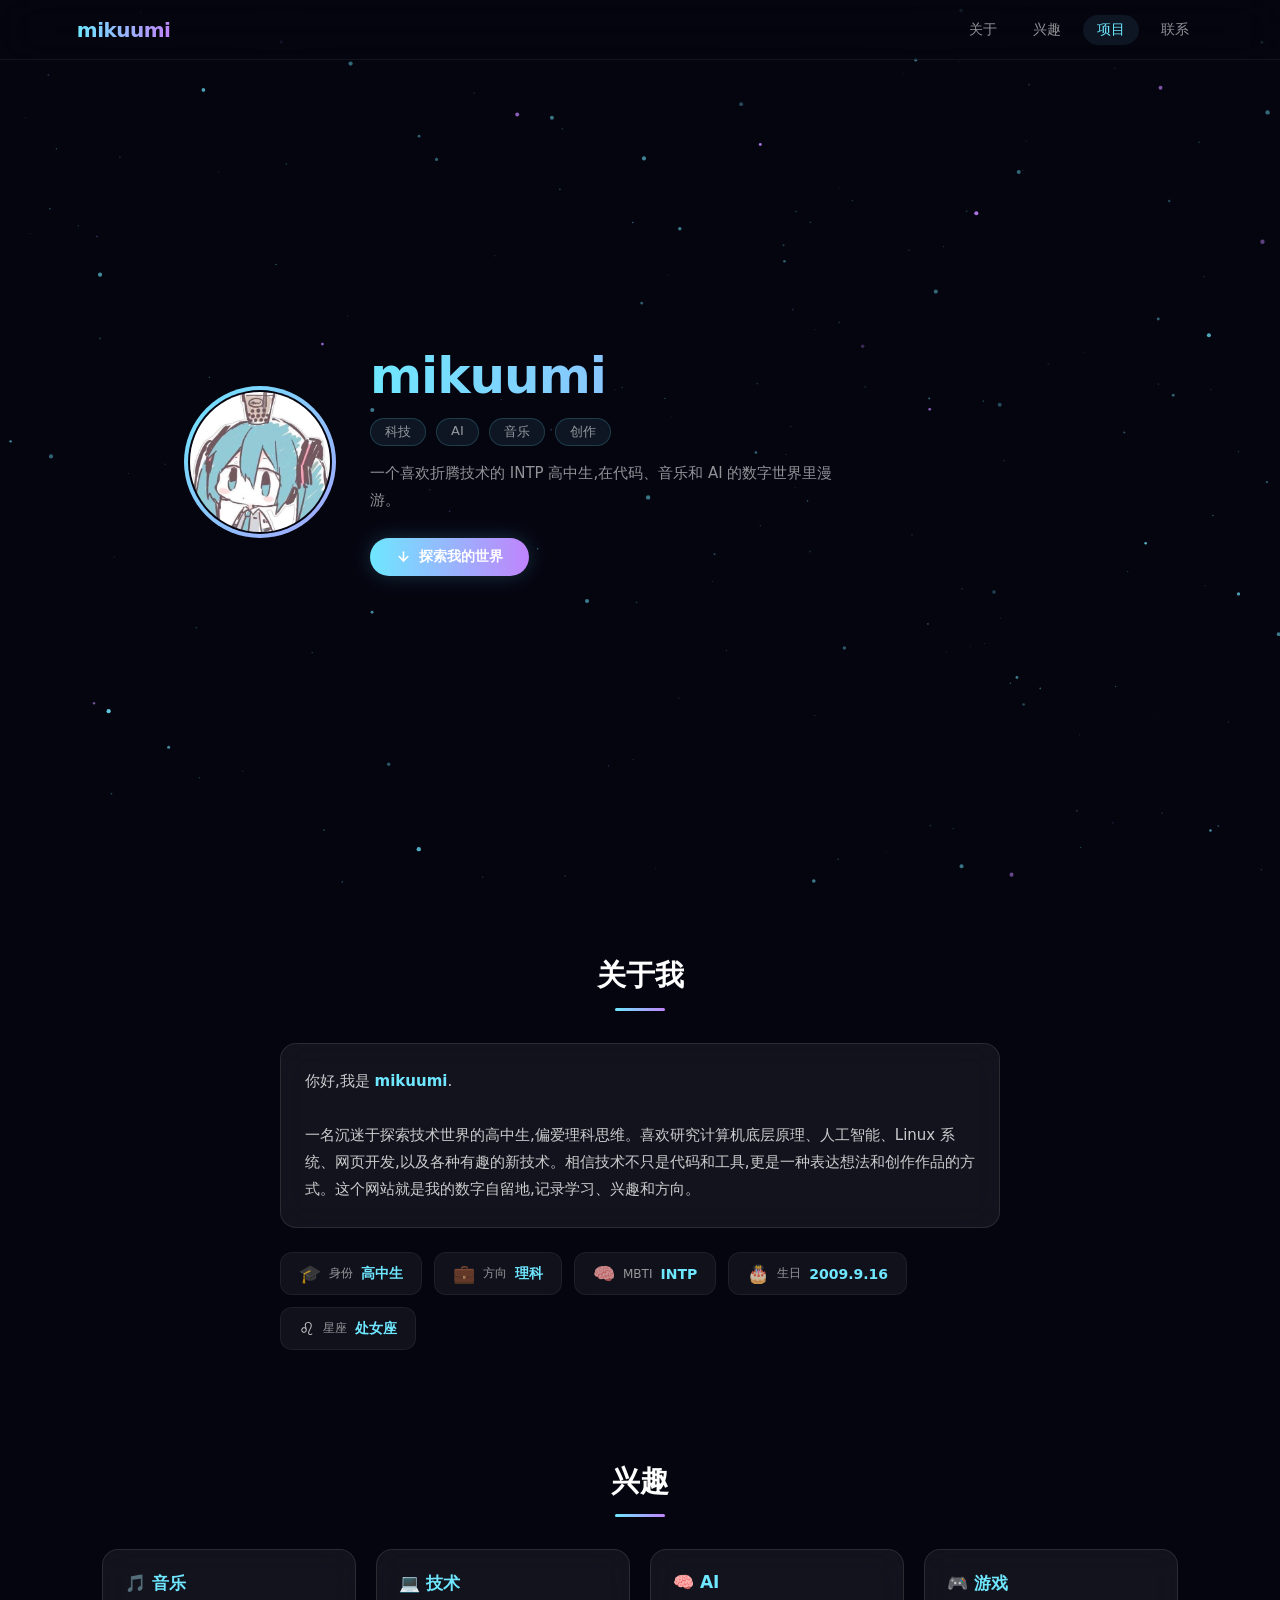
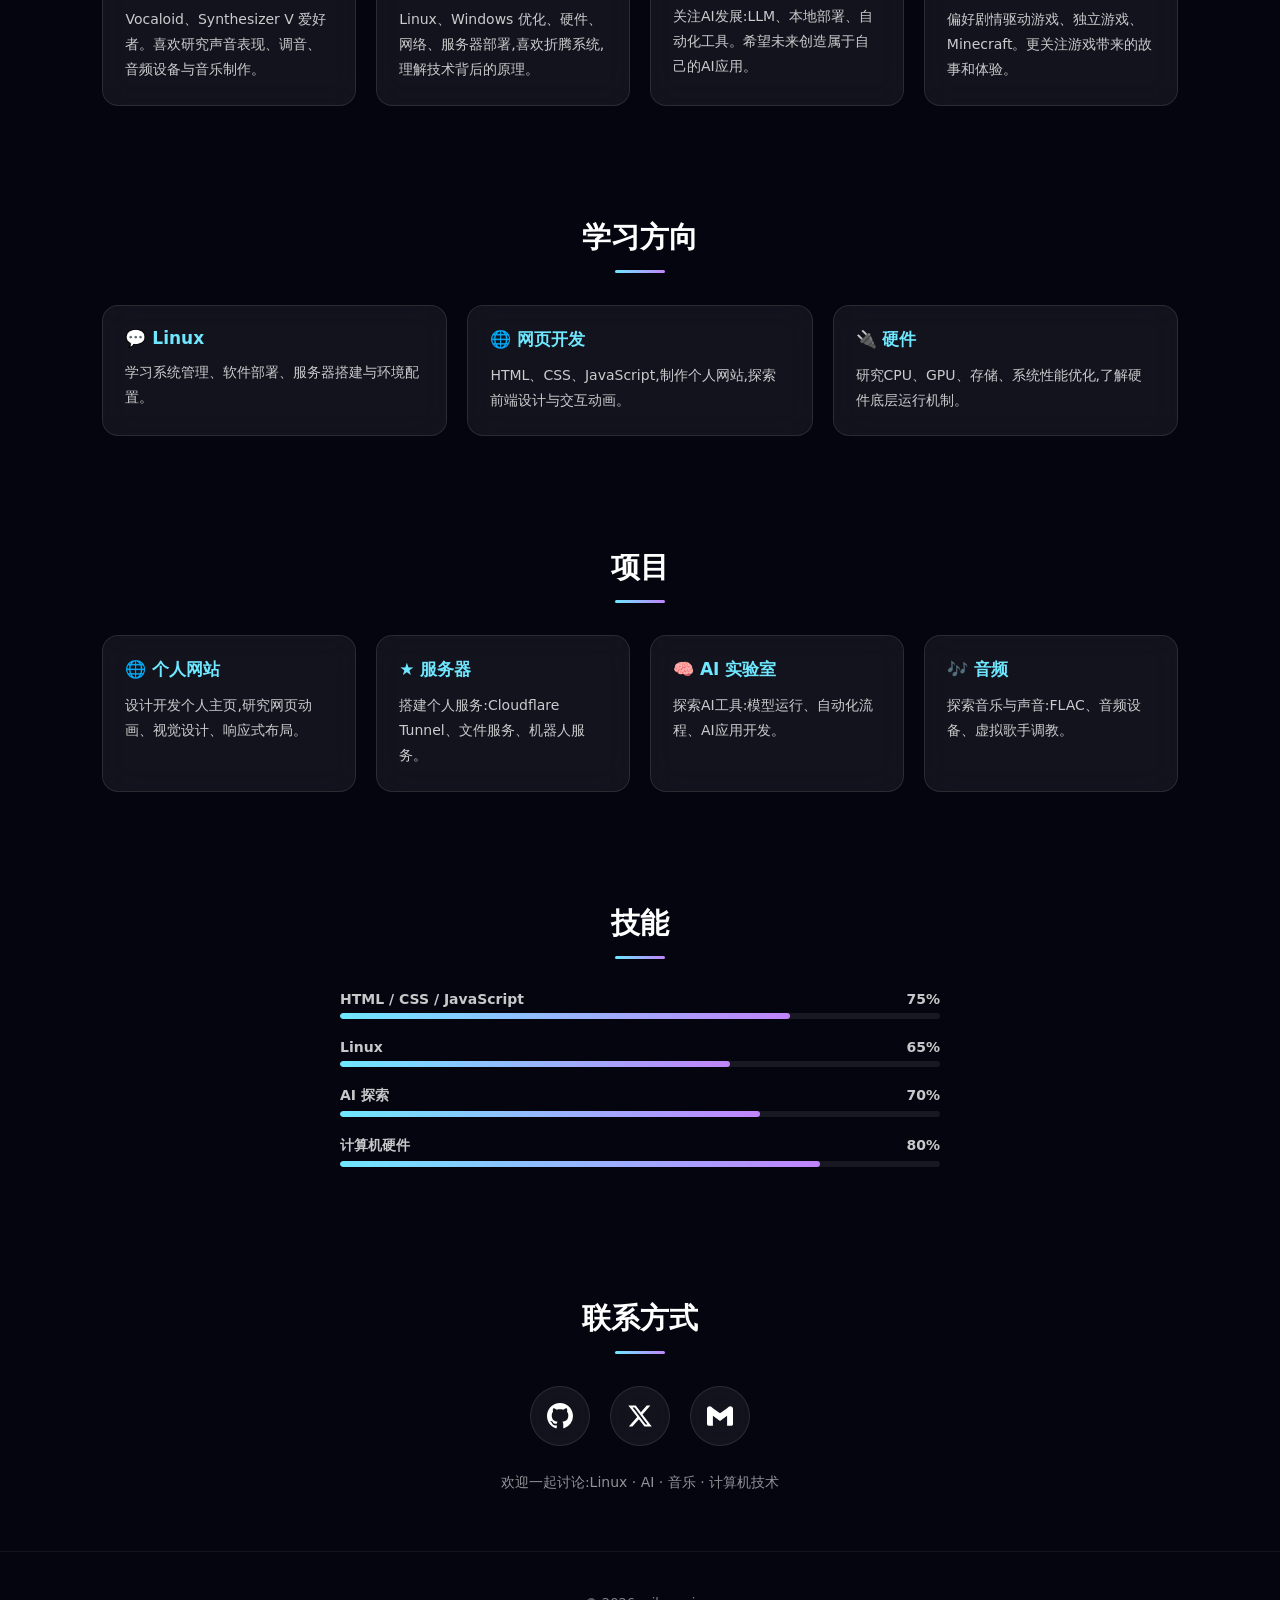
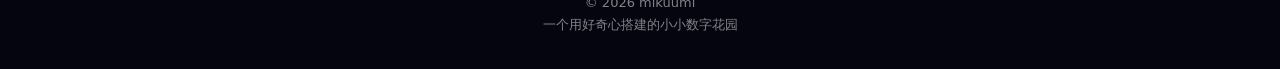
==== commit f4801e0e: "Sync aria-current to nav highlight, make hero tags a semantic list" ====
--- a/index.html
+++ b/index.html
@@ -46,12 +46,12 @@
         </div>
         <div class="hero-text">
           <h1 class="rise" style="--d:.15s">mikuumi</h1>
-          <div class="hero-tags rise" style="--d:.25s">
-            <span class="hero-tag">科技</span>
-            <span class="hero-tag">AI</span>
-            <span class="hero-tag">音乐</span>
-            <span class="hero-tag">创作</span>
-          </div>
+          <ul class="hero-tags rise" style="--d:.25s">
+            <li class="hero-tag">科技</li>
+            <li class="hero-tag">AI</li>
+            <li class="hero-tag">音乐</li>
+            <li class="hero-tag">创作</li>
+          </ul>
           <p class="hero-desc rise" style="--d:.35s">一个喜欢折腾技术的 INTP 高中生,在代码、音乐和 AI 的数字世界里漫游。</p>
           <a href="#about" class="btn-primary rise" style="--d:.45s">
             <svg viewBox="0 0 24 24" fill="none" stroke="currentColor" stroke-width="2.5" stroke-linecap="round" stroke-linejoin="round" aria-hidden="true"><line x1="12" y1="5" x2="12" y2="19"/><polyline points="19 12 12 19 5 12"/></svg>
--- a/css/style.css
+++ b/css/style.css
@@ -13,12 +13,13 @@
   --surface-hover: rgba(110, 231, 255, .08);
   --border-soft: rgba(255, 255, 255, .06);
   --border: rgba(255, 255, 255, .10);
+  --border-accent: rgba(110, 231, 255, .18);
   --primary: #6ee7ff;
   --secondary: #c084fc;
   --text: #ffffff;
   --text-body: rgba(255, 255, 255, .78);
   --text-muted: rgba(255, 255, 255, .56);
-  --text-faint: rgba(255, 255, 255, .45);
+  --text-faint: rgba(255, 255, 255, .50); /* ≥4.5:1 满足 WCAG AA(13px 小字) */
   --glow: rgba(110, 231, 255, .20);
   --glow-strong: rgba(110, 231, 255, .34);
   --grad-brand: linear-gradient(90deg, var(--primary), var(--secondary));
@@ -35,7 +36,7 @@
 
 /* ---------- Base ---------- */
 * { margin: 0; padding: 0; box-sizing: border-box; }
-html { scroll-behavior: smooth; scroll-padding-top: 76px; }
+html { scroll-behavior: smooth; scroll-padding-top: 76px; overflow-x: hidden; }
 body {
   background: var(--bg);
   color: var(--text);
@@ -44,7 +45,8 @@
   -webkit-font-smoothing: antialiased;
 }
 img { max-width: 100%; }
-:focus-visible { outline: 2px solid var(--primary); outline-offset: 3px; border-radius: 4px; }
+a { -webkit-tap-highlight-color: transparent; } /* 自定义交互已有完整状态反馈,压掉系统灰块 */
+:focus-visible { outline: 2px solid var(--primary); outline-offset: 3px; } /* 不改 border-radius,避免聚焦时圆角跳变 */
 
 /* ---------- 背景 ---------- */
 #stars { position: fixed; inset: 0; width: 100%; height: 100%; z-index: -3; }
@@ -65,12 +67,12 @@
   background: rgba(5, 5, 16, .40);
   backdrop-filter: blur(24px); -webkit-backdrop-filter: blur(24px);
   border-bottom: 1px solid var(--border-soft);
-  transition: background var(--dur-fast) ease, border-color var(--dur-fast) ease;
+  transition: background var(--dur-fast) var(--ease-out), border-color var(--dur-fast) var(--ease-out);
   z-index: 20;
 }
 .nav.scrolled { background: rgba(5, 5, 16, .74); border-bottom-color: var(--border); }
 .logo {
-  font-size: 20px; font-weight: 700;
+  font-size: 20px; font-weight: 700; letter-spacing: -.5px; /* 与 h1 同词同字距,品牌一致 */
   background: var(--grad-brand);
   -webkit-background-clip: text; background-clip: text;
   -webkit-text-fill-color: transparent;
@@ -79,7 +81,7 @@
 .nav-links a {
   color: var(--text-muted); text-decoration: none;
   padding: 6px 14px; font-size: 14px; border-radius: 20px;
-  transition: color var(--dur-fast) ease, background var(--dur-fast) ease;
+  transition: color var(--dur-fast) var(--ease-out), background var(--dur-fast) var(--ease-out);
 }
 .nav-links a:hover,
 .nav-links a.active { color: var(--primary); background: var(--surface-hover); }
@@ -114,16 +116,14 @@
   -webkit-text-fill-color: transparent;
   letter-spacing: -1px; line-height: 1.1;
 }
-.hero-tags { display: flex; flex-wrap: wrap; gap: 10px; margin-top: 14px; }
+.hero-tags { display: flex; flex-wrap: wrap; gap: 10px; margin-top: 14px; list-style: none; }
 .hero-tag {
   padding: 4px 14px; border-radius: 20px;
   background: var(--surface-hover);
-  border: 1px solid rgba(110, 231, 255, .15);
+  border: 1px solid var(--border-accent);
   color: var(--text-muted); font-size: 13px;
-  transition: color var(--dur-fast) ease, background var(--dur-fast) ease, border-color var(--dur-fast) ease;
-}
-.hero-tag:hover { background: rgba(110, 231, 255, .15); border-color: rgba(110, 231, 255, .3); color: var(--primary); }
-.hero-desc { margin-top: 14px; color: var(--text-muted); font-size: 15px; line-height: 1.7; max-width: 480px; }
+} /* 纯展示标签,无 hover 态 —— 不假装可点击 */
+.hero-desc { margin-top: 14px; color: var(--text-muted); font-size: 15px; line-height: 1.8; max-width: 480px; }
 .btn-primary {
   display: inline-flex; align-items: center; gap: 8px;
   margin-top: 24px; padding: 10px 26px;
@@ -131,9 +131,10 @@
   background: var(--grad-brand);
   color: #fff; text-decoration: none; font-weight: 600; font-size: 14px;
   box-shadow: 0 0 20px var(--glow); /* Glow 只给关键 CTA */
-  transition: transform var(--dur-fast) var(--ease-out), box-shadow var(--dur-fast) ease;
+  transition: transform var(--dur-fast) var(--ease-out), box-shadow var(--dur-fast) var(--ease-out);
 }
 .btn-primary:hover { transform: translateY(-2px); box-shadow: 0 6px 30px var(--glow-strong); }
+.btn-primary:active { transform: translateY(0); box-shadow: 0 0 14px var(--glow); }
 .btn-primary svg { width: 15px; height: 15px; }
 
 /* 进入动画:纯 CSS,不依赖 JS(禁 JS 也能完整显示) */
@@ -154,7 +155,7 @@
   background: var(--grad-brand); border-radius: 4px;
 }
 /* 滚动显现(js/main.js 的 IntersectionObserver 切换 .visible) */
-.reveal { opacity: 0; transform: translateY(28px); transition: opacity var(--dur-slow) var(--ease-soft), transform var(--dur-slow) var(--ease-soft); }
+.reveal { opacity: 0; transform: translateY(28px); transition: opacity var(--dur-slow) var(--ease-out), transform var(--dur-slow) var(--ease-out); } /* 与 .rise 同曲线,进入语言统一 */
 .reveal.visible { opacity: 1; transform: none; }
 
 /* ---------- 卡片 ---------- */
@@ -169,14 +170,14 @@
   border-radius: var(--radius-m);
   padding: 22px;
   backdrop-filter: blur(16px); -webkit-backdrop-filter: blur(16px);
-  transition: transform .35s var(--ease-soft), border-color .35s ease, box-shadow .35s ease;
+  transition: transform .35s var(--ease-out), border-color .35s var(--ease-out), box-shadow .35s var(--ease-out);
 }
 .card:hover { transform: translateY(-6px); border-color: rgba(110, 231, 255, .25); box-shadow: 0 16px 40px rgba(110, 231, 255, .12); }
 .card h3 { color: var(--primary); margin-bottom: 12px; font-size: 17px; }
 .card p { line-height: 1.8; color: var(--text-body); font-size: 14px; }
 
 /* ---------- 关于我 ---------- */
-.about-grid { display: flex; flex-direction: column; gap: 24px; max-width: 800px; margin: 0 auto; }
+.about-grid { display: flex; flex-direction: column; gap: 24px; max-width: 720px; margin: 0 auto; } /* 720px ≈ 48 字/行,中文舒适阅读行宽 */
 .about-bio {
   background: var(--surface);
   border: 1px solid var(--border);
@@ -193,9 +194,7 @@
   background: rgba(255, 255, 255, .05);
   border: 1px solid var(--border-soft);
   font-size: 14px; color: var(--text-body);
-  transition: background var(--dur-fast) ease, border-color var(--dur-fast) ease, transform var(--dur-fast) ease;
-}
-.about-badge:hover { background: var(--surface-hover); border-color: rgba(110, 231, 255, .2); transform: translateY(-2px); }
+} /* 纯信息徽章,无 hover 态 */
 .badge-icon { font-size: 18px; }
 .badge-label { color: var(--text-muted); font-size: 12px; }
 .badge-value { font-weight: 600; color: var(--primary); }
@@ -208,6 +207,7 @@
   height: 100%; width: 0; border-radius: 10px;
   background: var(--grad-brand);
   transition: width 1.2s var(--ease-soft);
+  transition-delay: .25s; /* 区块先浮现,进度条后生长 —— 时序分层 */
 }
 
 /* ---------- 联系方式 ---------- */
@@ -219,14 +219,15 @@
   border: 1px solid var(--border);
   color: #fff; text-decoration: none;
   backdrop-filter: blur(12px); -webkit-backdrop-filter: blur(12px);
-  transition: transform .35s var(--ease-soft), border-color .35s ease, box-shadow .35s ease;
+  transition: transform .35s var(--ease-out), border-color .35s var(--ease-out), box-shadow .35s var(--ease-out);
 }
 .contact-btn svg { width: 26px; height: 26px; fill: currentColor; transition: transform .35s var(--ease-out); }
 .contact-btn:hover svg { transform: scale(1.15); }
 .contact-btn.github:hover { border-color: rgba(255, 255, 255, .3); transform: translateY(-4px); box-shadow: 0 10px 24px rgba(255, 255, 255, .08); }
 .contact-btn.x:hover { border-color: rgba(110, 231, 255, .35); transform: translateY(-4px); box-shadow: 0 10px 24px rgba(110, 231, 255, .10); }
 .contact-btn.gmail:hover { border-color: rgba(234, 67, 53, .35); transform: translateY(-4px); box-shadow: 0 10px 24px rgba(234, 67, 53, .10); }
-.contact-message { text-align: center; margin-top: 28px; color: var(--text-muted); font-size: 14px; line-height: 1.8; }
+.contact-btn:active { transform: translateY(-1px) scale(.97); }
+.contact-message { text-align: center; margin-top: 24px; color: var(--text-muted); font-size: 14px; line-height: 1.8; }
 
 /* ---------- 页脚 ---------- */
 footer {
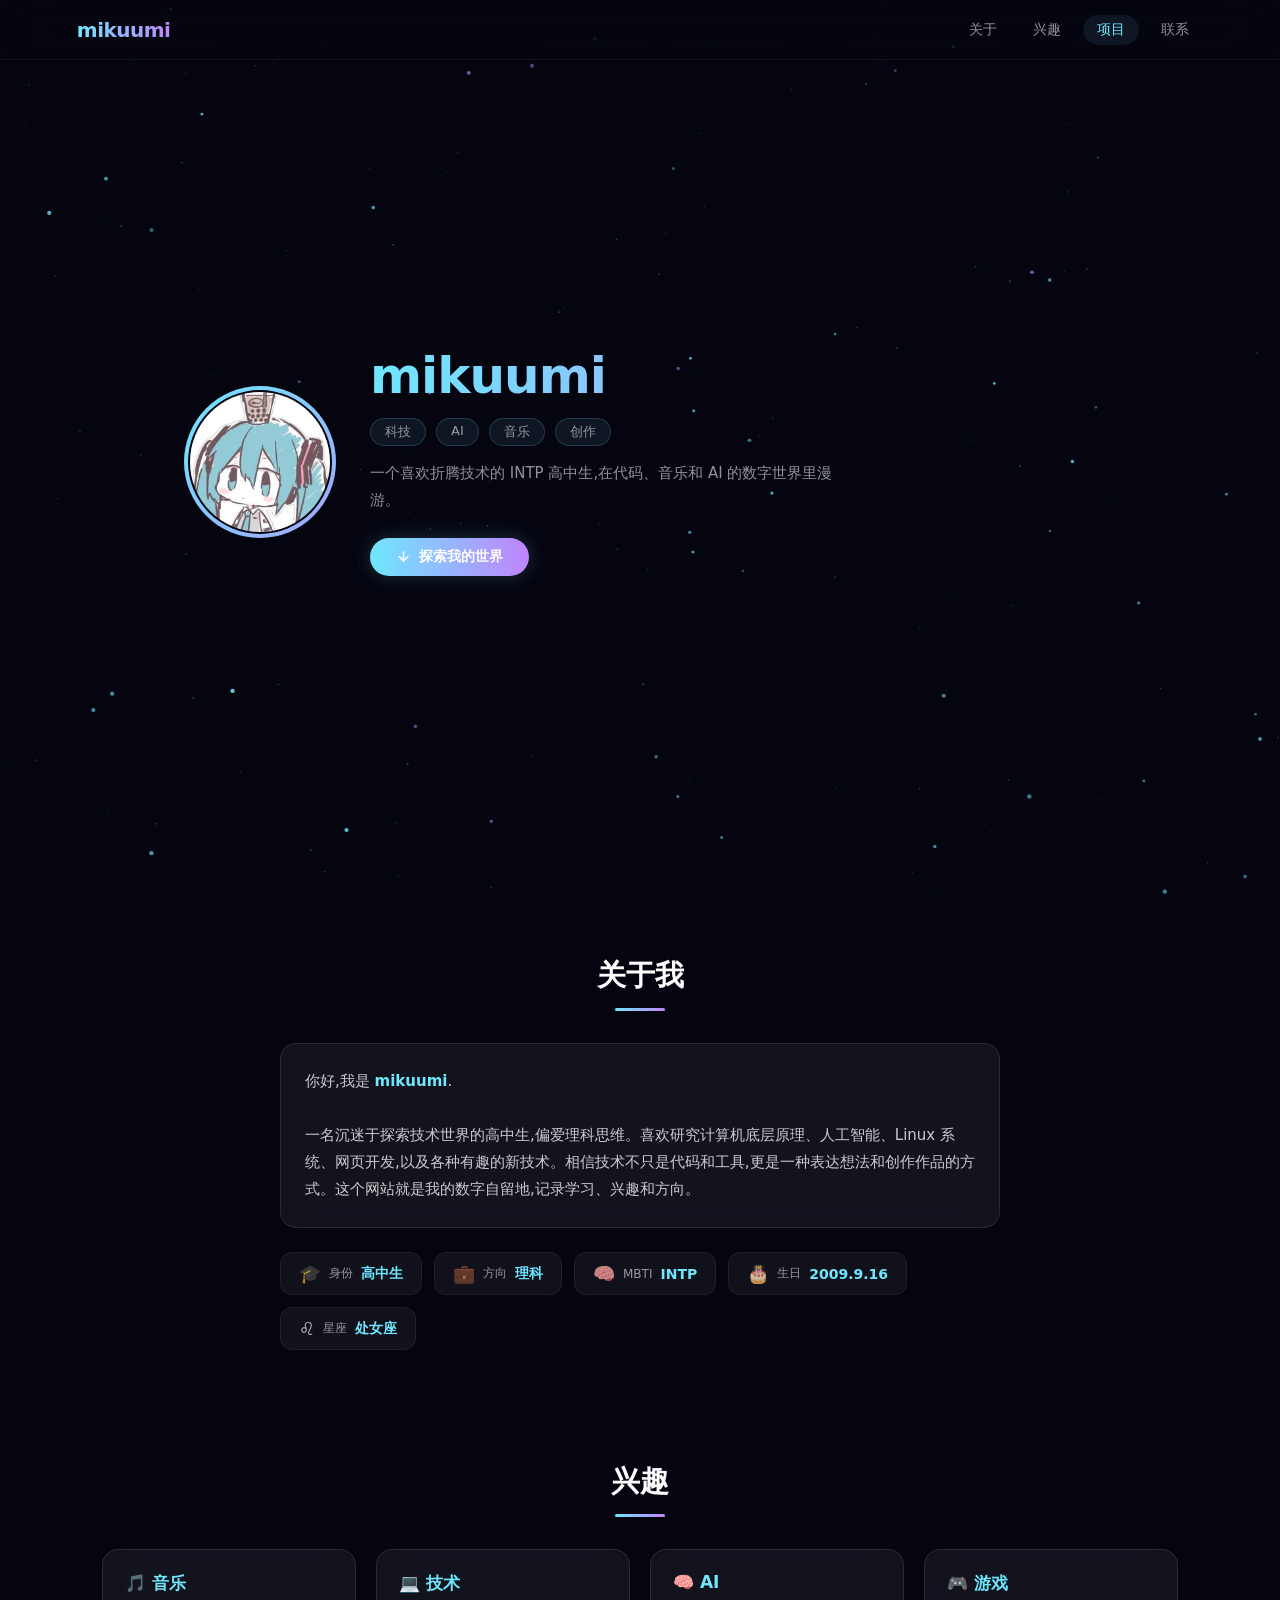
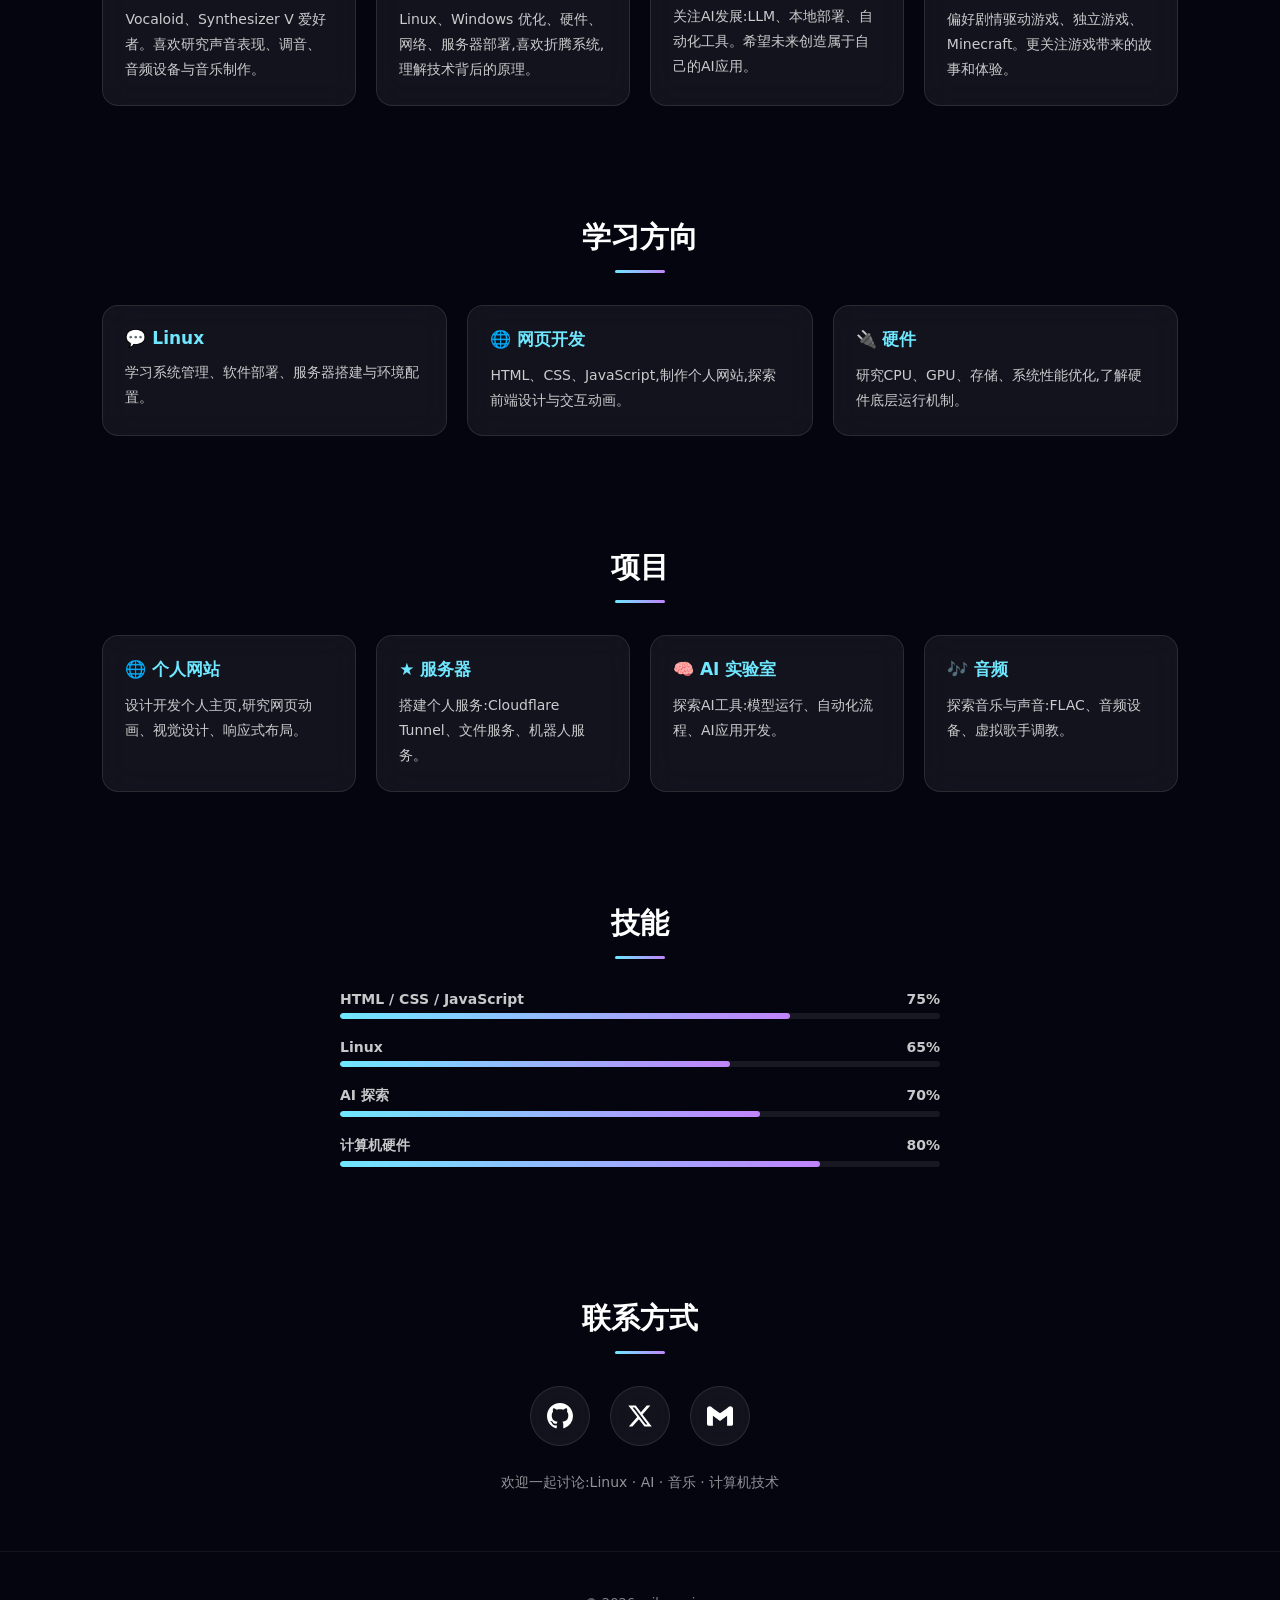
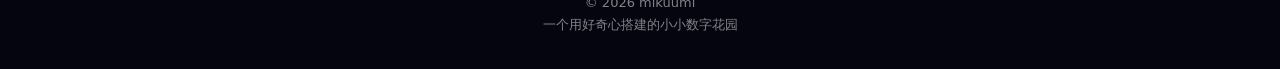
==== commit 23eb7b64: "Declare dark color-scheme and brand selection color" ====
--- a/index.html
+++ b/index.html
@@ -6,6 +6,7 @@
   <title>mikuumi | 数字空间</title>
   <meta name="description" content="mikuumi 的个人数字空间——一个喜欢折腾技术的 INTP 高中生,在代码、音乐和 AI 的数字世界里漫游。关注 Linux、AI、硬件与虚拟歌手音乐。">
   <meta name="theme-color" content="#050510">
+  <meta name="color-scheme" content="dark">
   <link rel="canonical" href="https://a.gugugagaea.de5.net/">
   <!-- Open Graph -->
   <meta property="og:type" content="website">
--- a/css/style.css
+++ b/css/style.css
@@ -7,6 +7,7 @@
 
 /* ---------- Design Tokens ---------- */
 :root {
+  color-scheme: dark; /* 滚动条等原生控件跟随深色 */
   /* 色彩 */
   --bg: #050510;
   --surface: rgba(255, 255, 255, .06);
@@ -45,6 +46,7 @@
   -webkit-font-smoothing: antialiased;
 }
 img { max-width: 100%; }
+::selection { background: rgba(110, 231, 255, .28); color: var(--text); } /* 选区用品牌青 */
 a { -webkit-tap-highlight-color: transparent; } /* 自定义交互已有完整状态反馈,压掉系统灰块 */
 :focus-visible { outline: 2px solid var(--primary); outline-offset: 3px; } /* 不改 border-radius,避免聚焦时圆角跳变 */
 
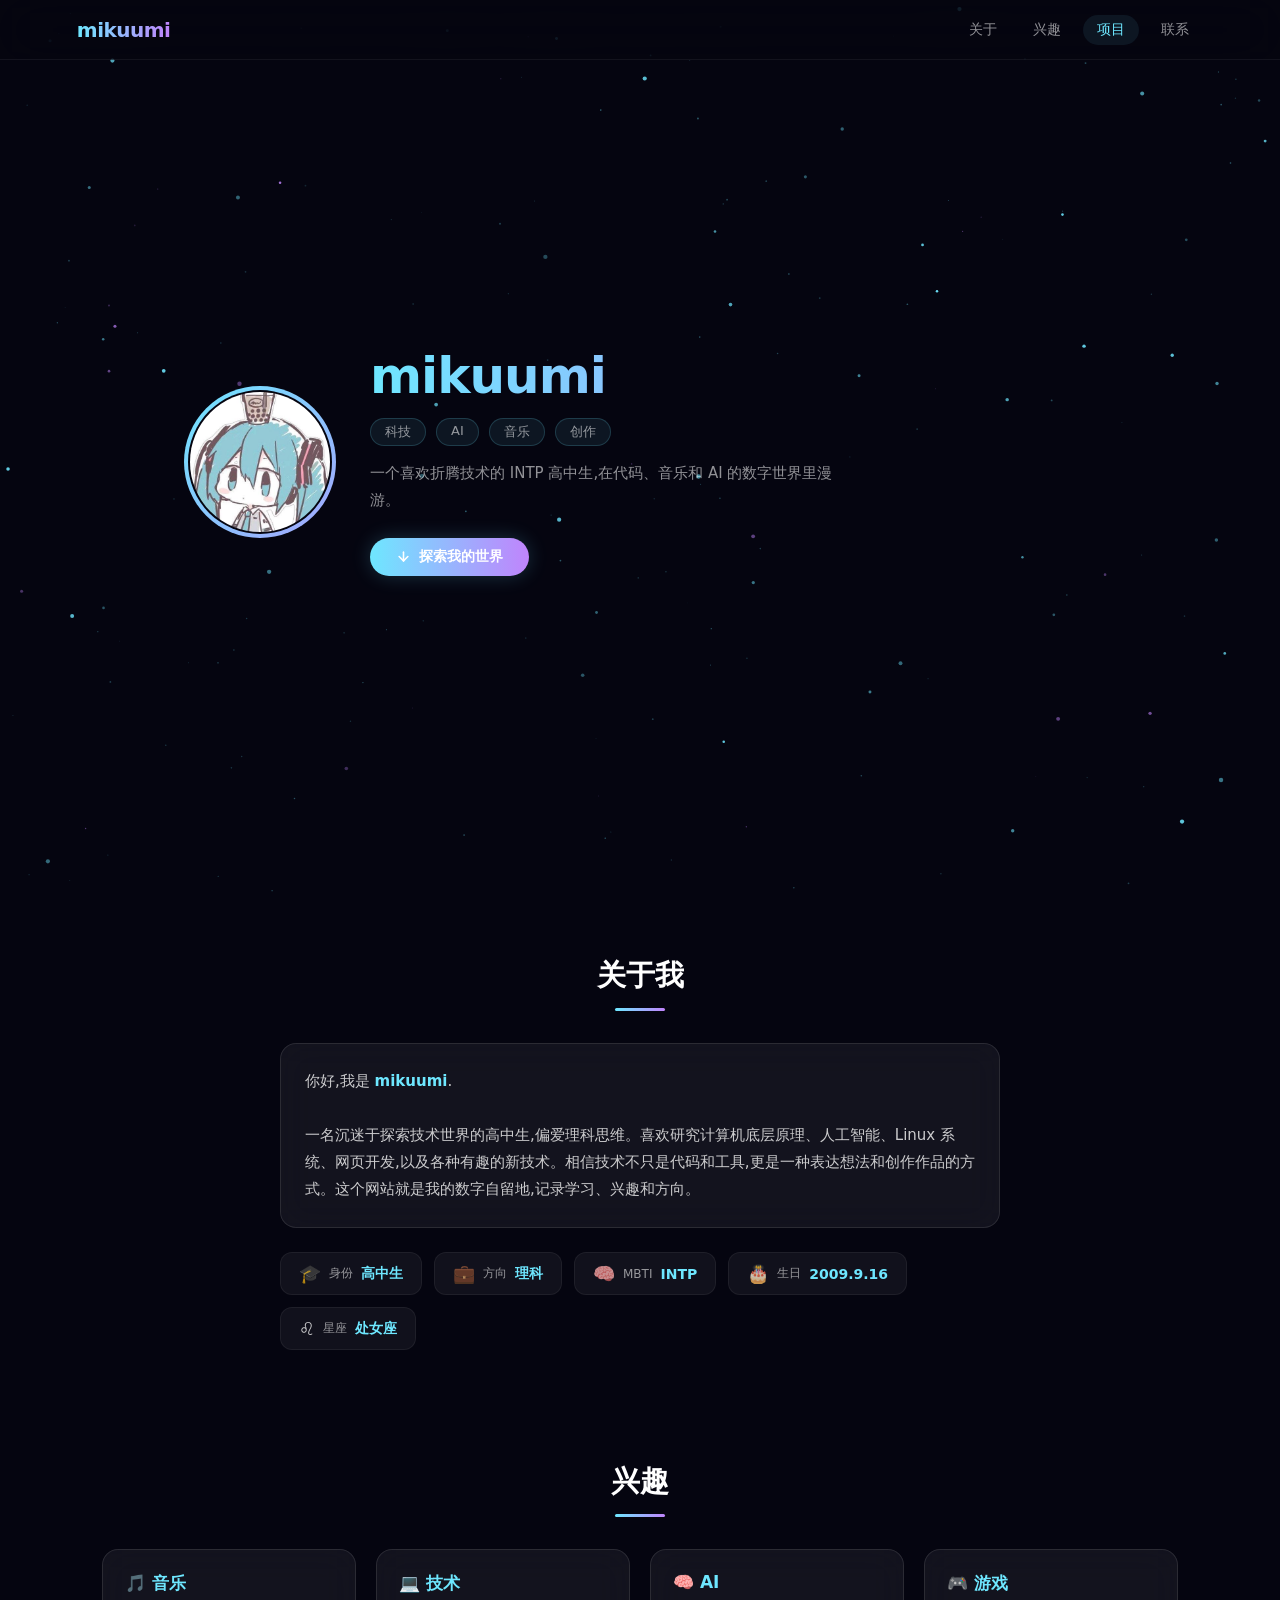
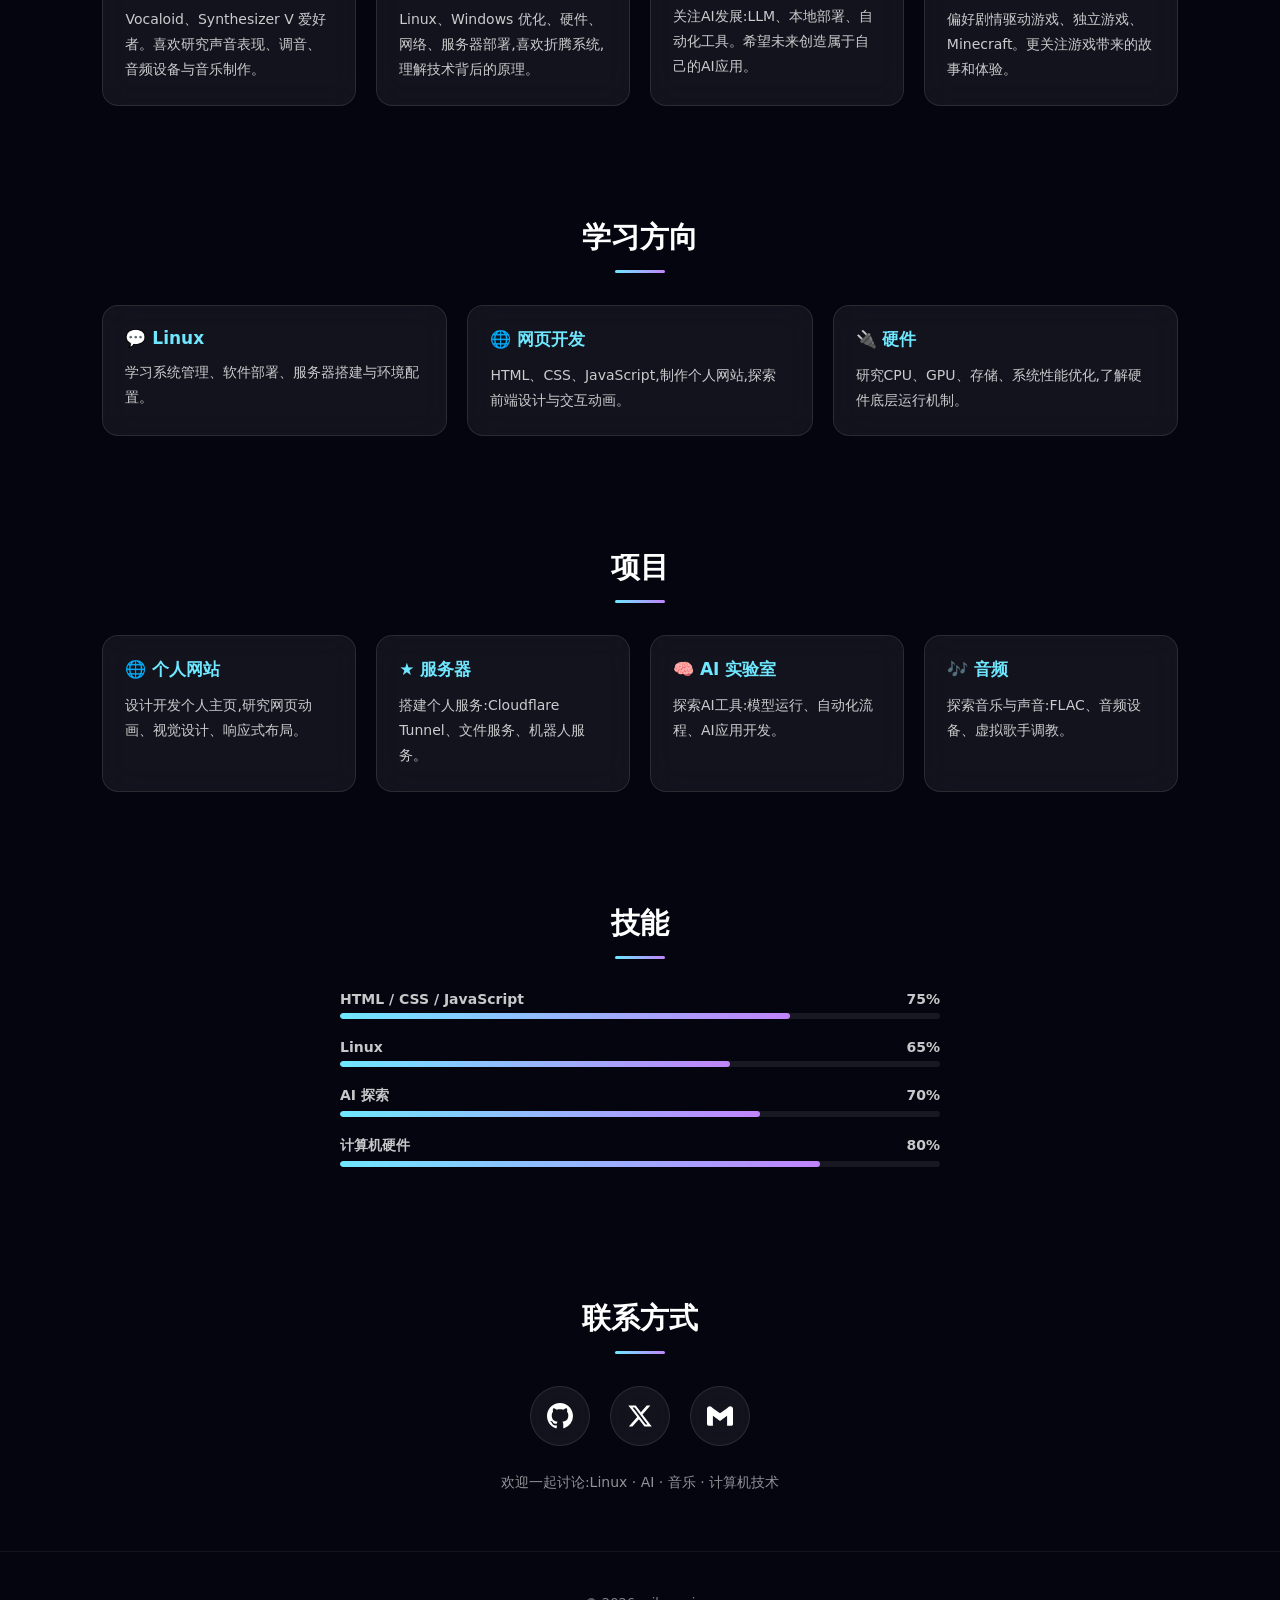
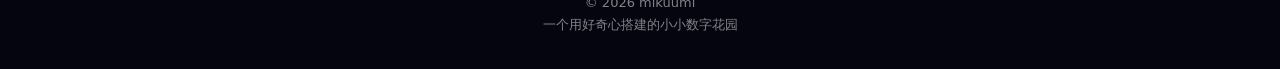
==== commit 4ac8629e: "Logo back-to-top link, replace inset shorthand, measure glow size" ====
--- a/index.html
+++ b/index.html
@@ -27,7 +27,7 @@
 
   <header>
     <nav class="nav" aria-label="主导航">
-      <div class="logo">mikuumi</div>
+      <a class="logo" href="#" aria-label="回到顶部">mikuumi</a>
       <div class="nav-links">
         <a href="#about">关于</a>
         <a href="#interest">兴趣</a>
--- a/css/style.css
+++ b/css/style.css
@@ -51,7 +51,7 @@
 :focus-visible { outline: 2px solid var(--primary); outline-offset: 3px; } /* 不改 border-radius,避免聚焦时圆角跳变 */
 
 /* ---------- 背景 ---------- */
-#stars { position: fixed; inset: 0; width: 100%; height: 100%; z-index: -3; }
+#stars { position: fixed; top: 0; left: 0; width: 100%; height: 100%; z-index: -3; } /* 显式偏移,inset 需 Safari 14.5+ */
 .cursor-glow {
   position: fixed; top: 0; left: 0;
   width: 350px; height: 350px; border-radius: 50%;
@@ -74,7 +74,8 @@
 }
 .nav.scrolled { background: rgba(5, 5, 16, .74); border-bottom-color: var(--border); }
 .logo {
-  font-size: 20px; font-weight: 700; letter-spacing: -.5px; /* 与 h1 同词同字距,品牌一致 */
+  display: inline-block; font-size: 20px; font-weight: 700; letter-spacing: -.5px;
+  text-decoration: none; cursor: pointer; /* 与 h1 同词同字距,品牌一致 */
   background: var(--grad-brand);
   -webkit-background-clip: text; background-clip: text;
   -webkit-text-fill-color: transparent;
@@ -97,7 +98,7 @@
 .hero-inner { display: flex; align-items: center; gap: 40px; max-width: 900px; width: 100%; }
 .avatar-wrapper { position: relative; flex-shrink: 0; width: 140px; height: 140px; }
 .avatar-ring {
-  position: absolute; inset: -6px; border-radius: 50%;
+  position: absolute; top: -6px; right: -6px; bottom: -6px; left: -6px; border-radius: 50%;
   background: linear-gradient(135deg, var(--primary), var(--secondary), var(--primary));
   background-size: 300% 300%;
   animation: ring-spin 4s linear infinite; /* 无限旋转,linear 属于例外许可 */
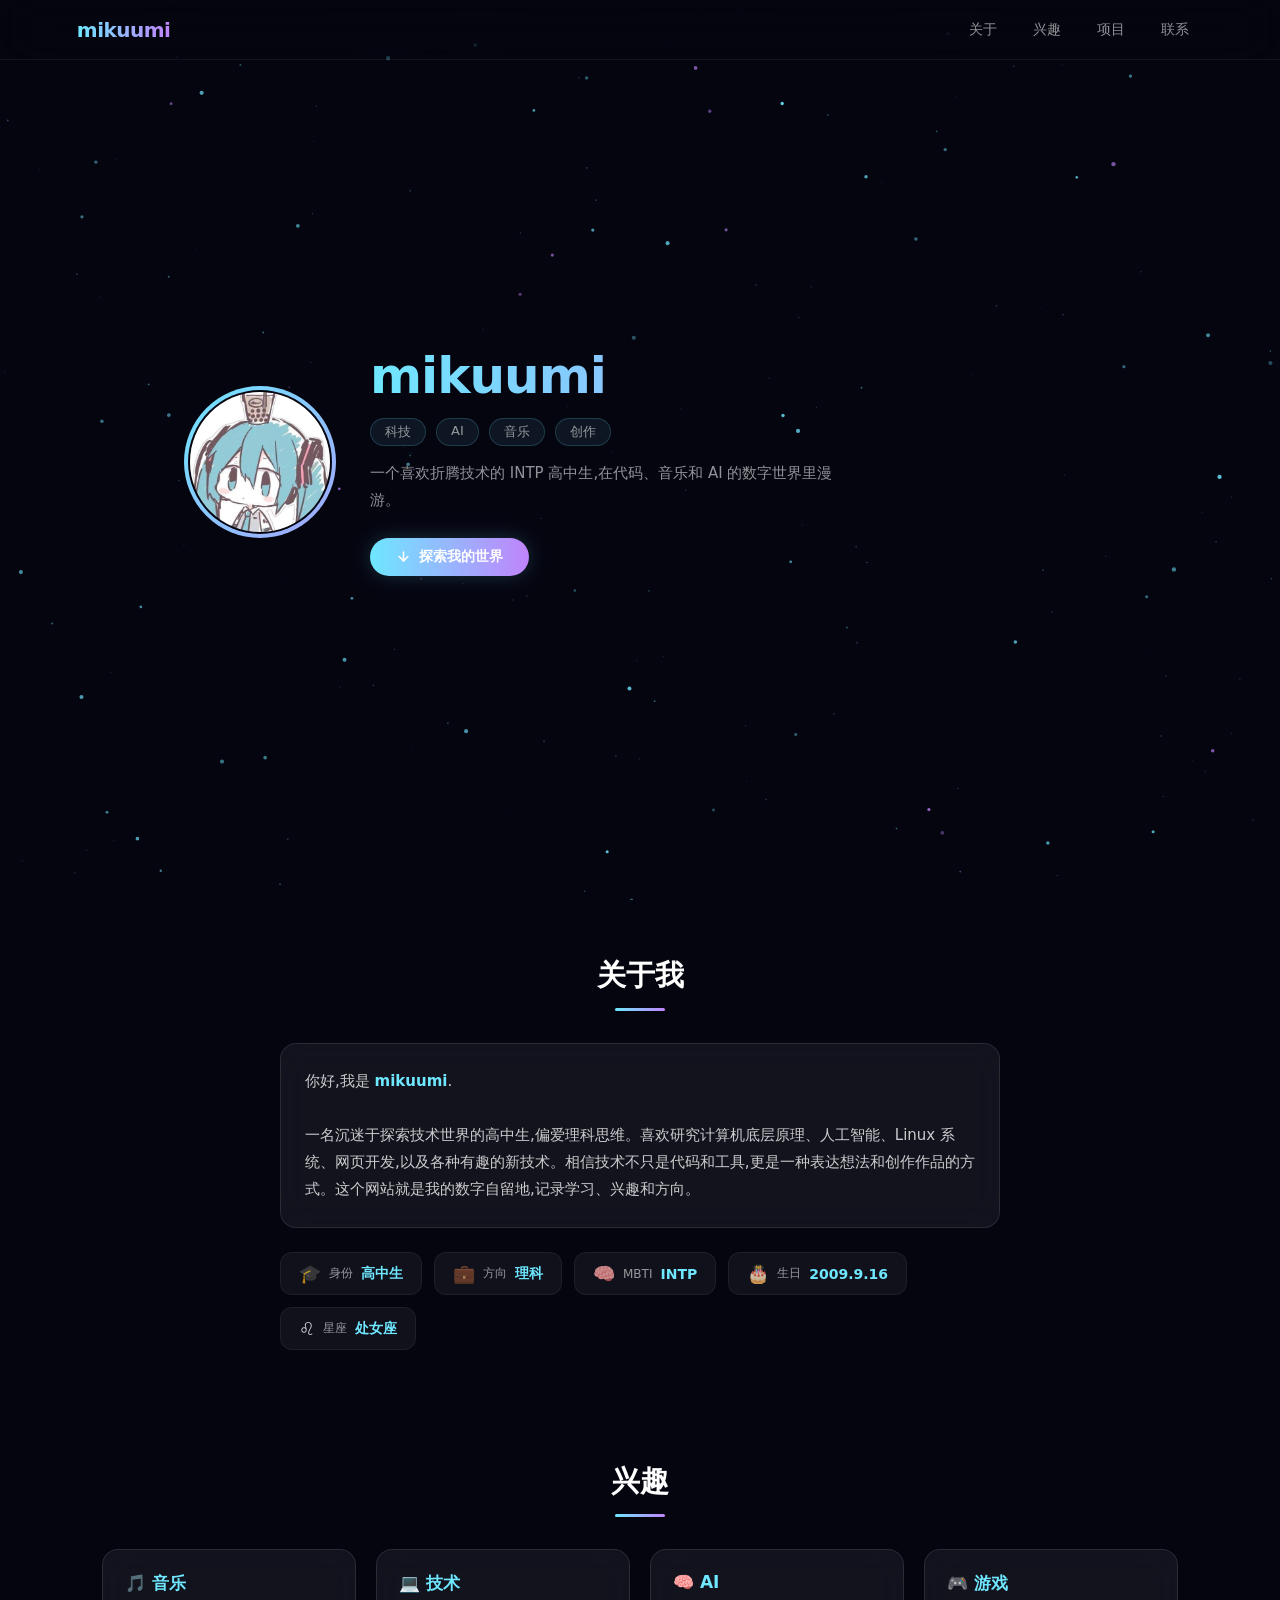
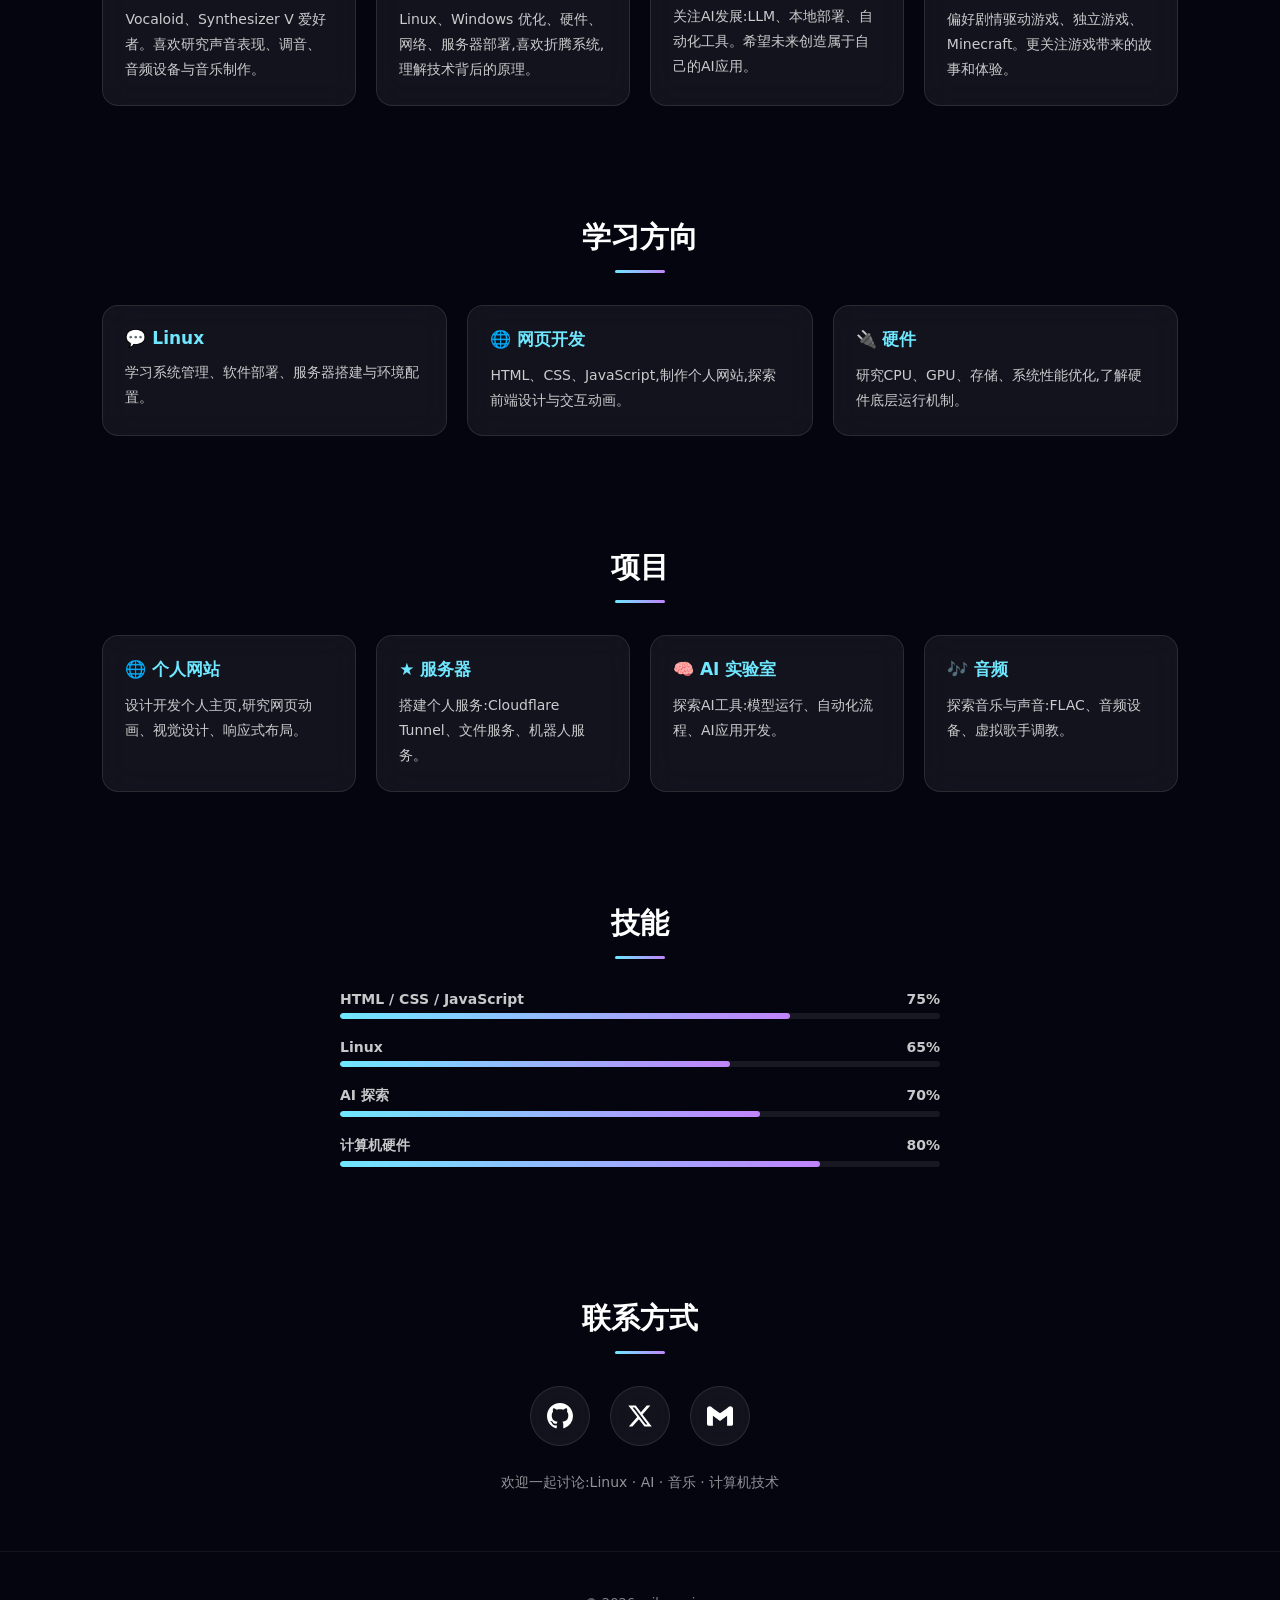
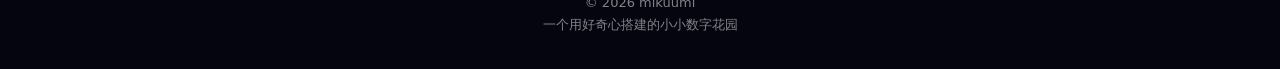
==== commit 3e7ed17a: "Clear stale nav highlight when returning to hero" ====
--- a/index.html
+++ b/index.html
@@ -39,7 +39,7 @@
 
   <main>
     <!-- Hero -->
-    <section class="hero">
+    <section class="hero" id="hero">
       <div class="hero-inner">
         <div class="avatar-wrapper rise" style="--d:.05s">
           <div class="avatar-ring"></div>
--- a/css/style.css
+++ b/css/style.css
@@ -51,7 +51,7 @@
 :focus-visible { outline: 2px solid var(--primary); outline-offset: 3px; } /* 不改 border-radius,避免聚焦时圆角跳变 */
 
 /* ---------- 背景 ---------- */
-#stars { position: fixed; top: 0; left: 0; width: 100%; height: 100%; z-index: -3; } /* 显式偏移,inset 需 Safari 14.5+ */
+#stars { position: fixed; top: 0; left: 0; width: 100%; height: 100%; z-index: -3; } /* 显式四向偏移,兼容旧版 Safari */
 .cursor-glow {
   position: fixed; top: 0; left: 0;
   width: 350px; height: 350px; border-radius: 50%;
@@ -104,7 +104,7 @@
   animation: ring-spin 4s linear infinite; /* 无限旋转,linear 属于例外许可 */
   z-index: -1;
 }
-.avatar-ring::after { content: ""; position: absolute; inset: 4px; border-radius: 50%; background: var(--bg); }
+.avatar-ring::after { content: ""; position: absolute; top: 4px; right: 4px; bottom: 4px; left: 4px; border-radius: 50%; background: var(--bg); }
 .avatar-svg {
   width: 100%; height: 100%; border-radius: 50%;
   display: block; position: relative; z-index: 1;
